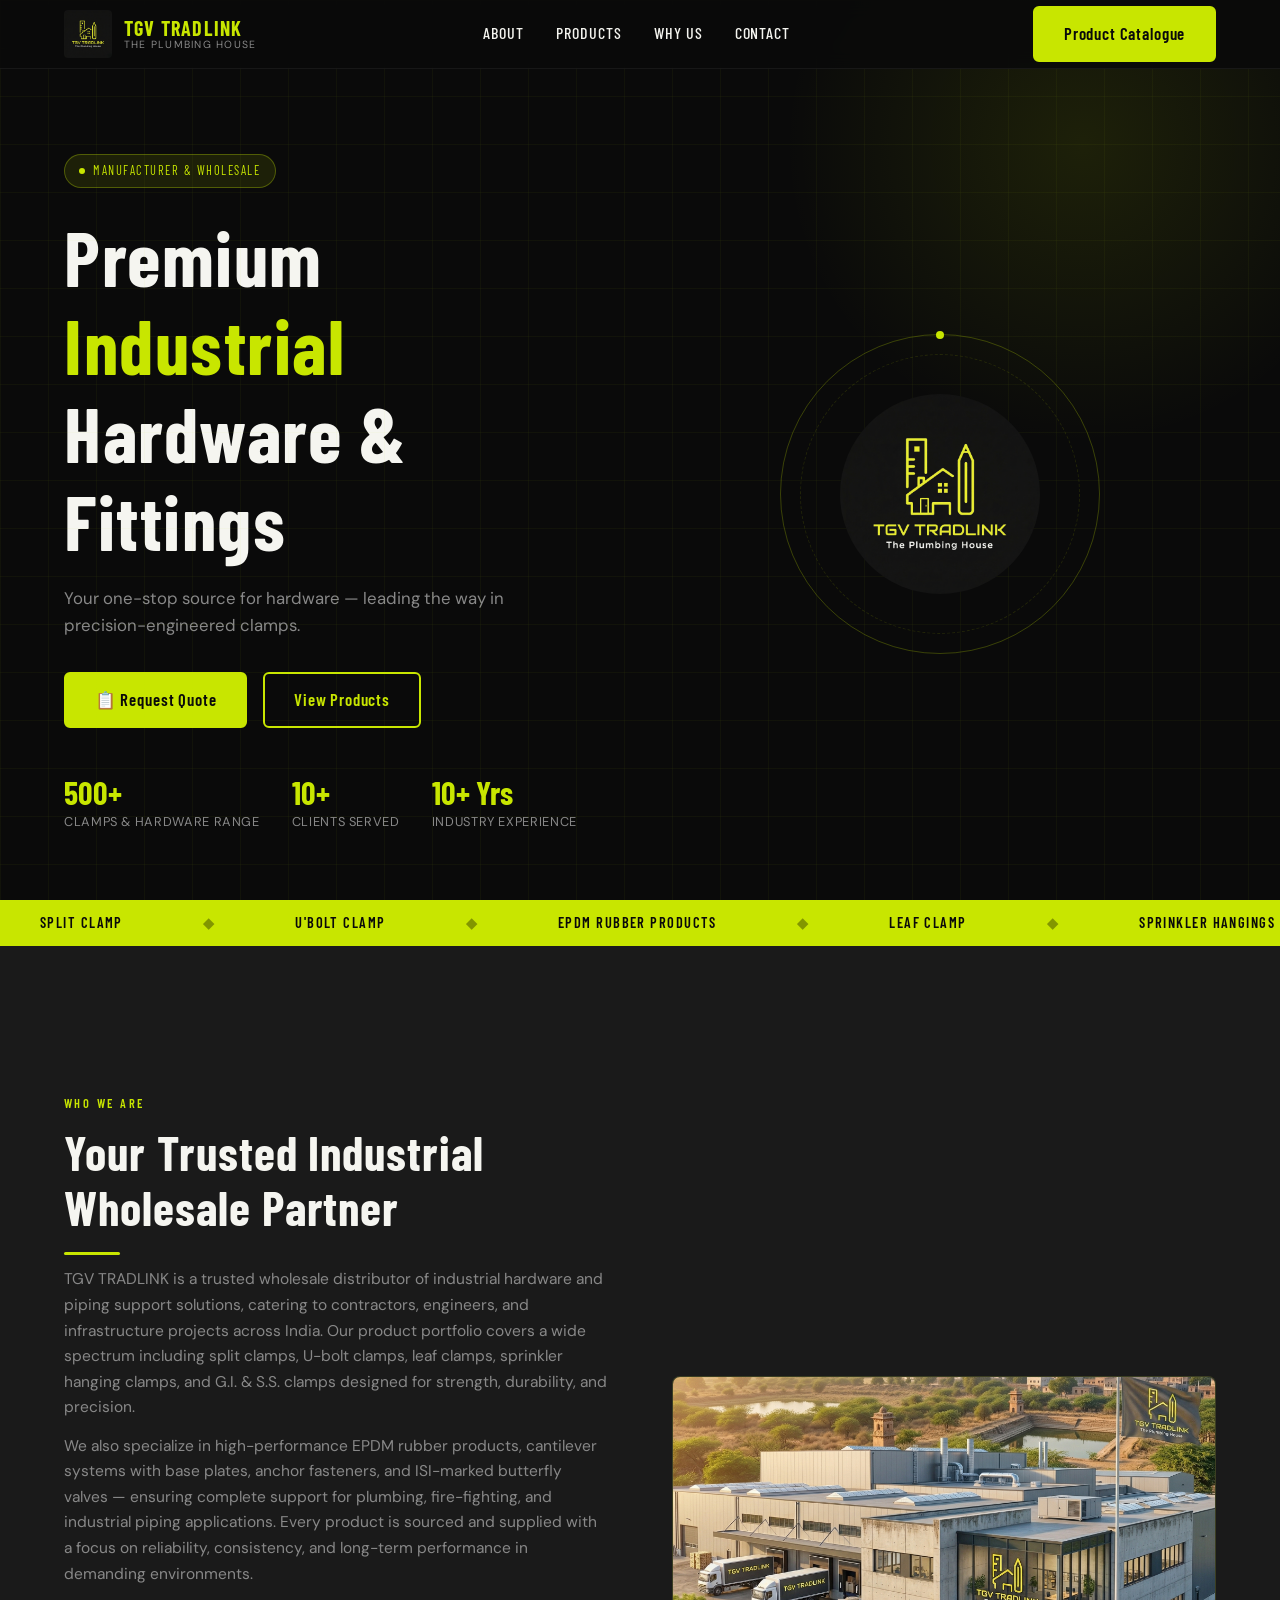
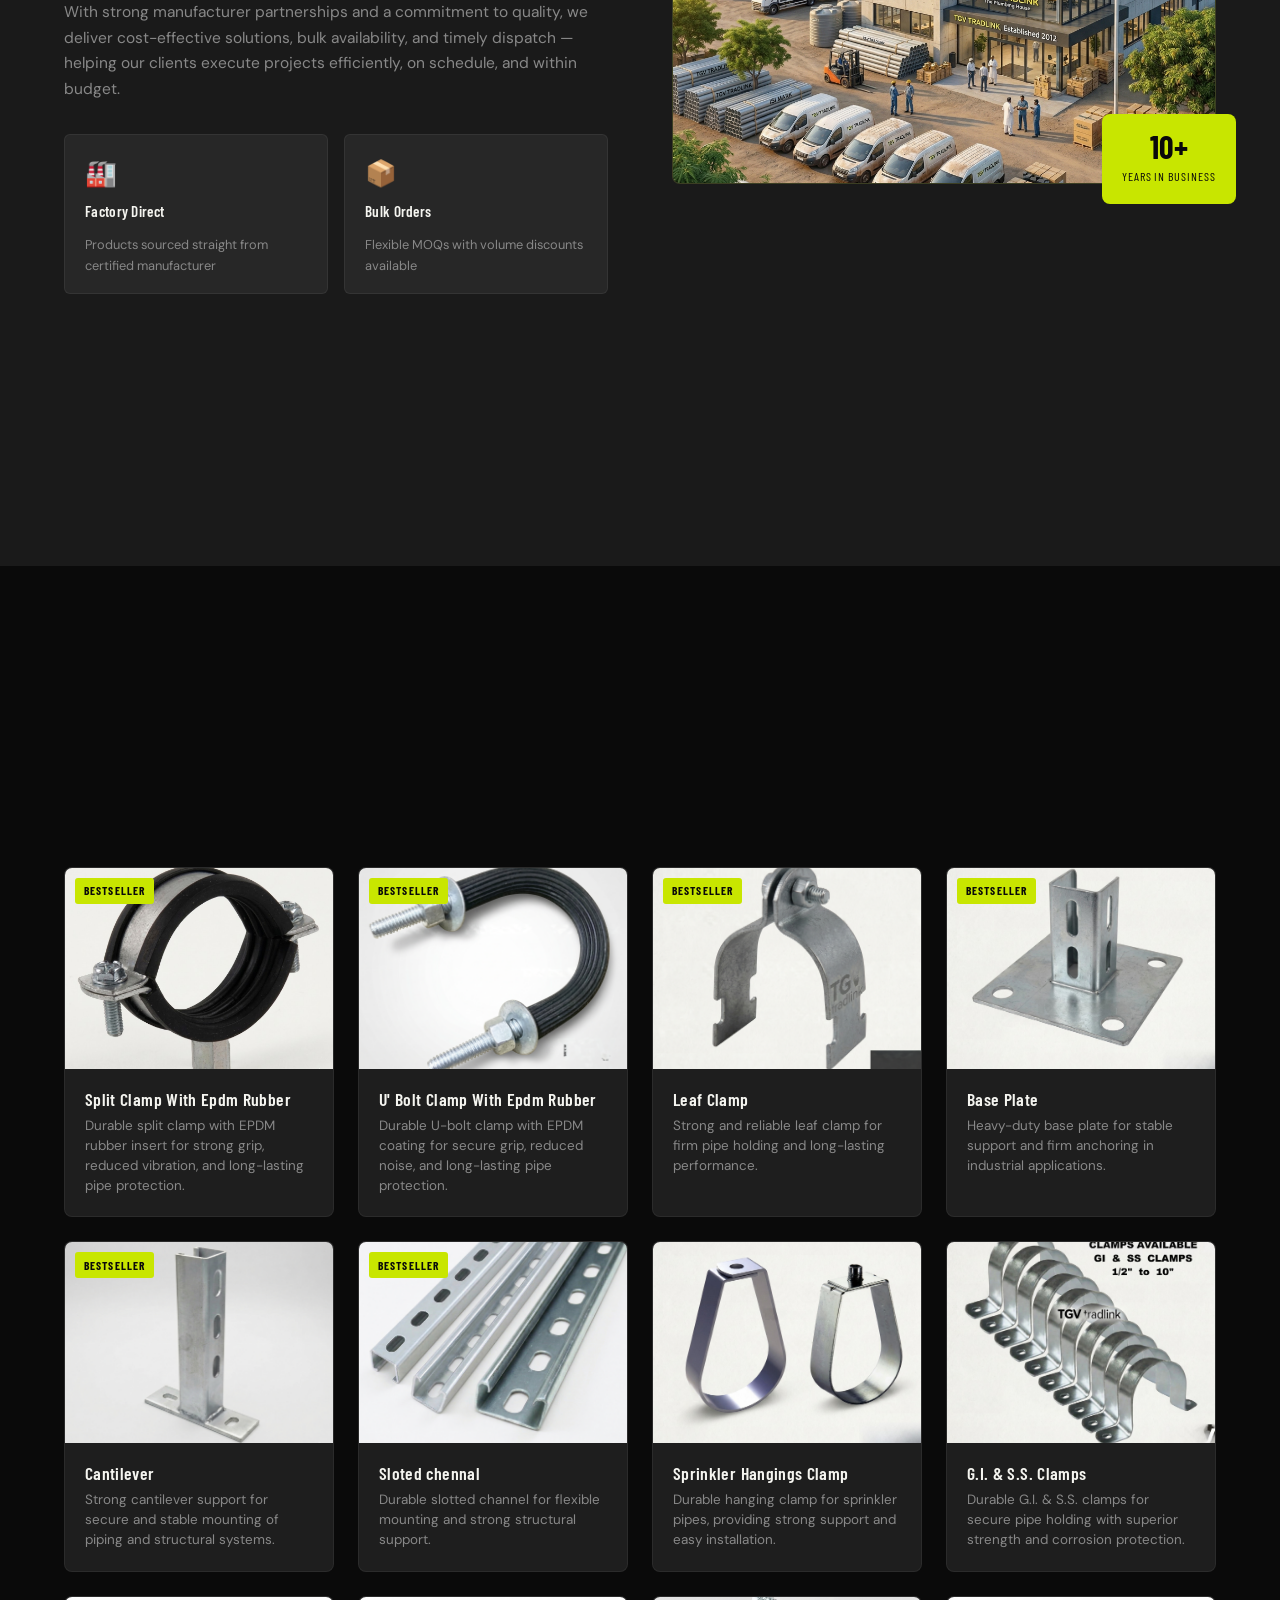
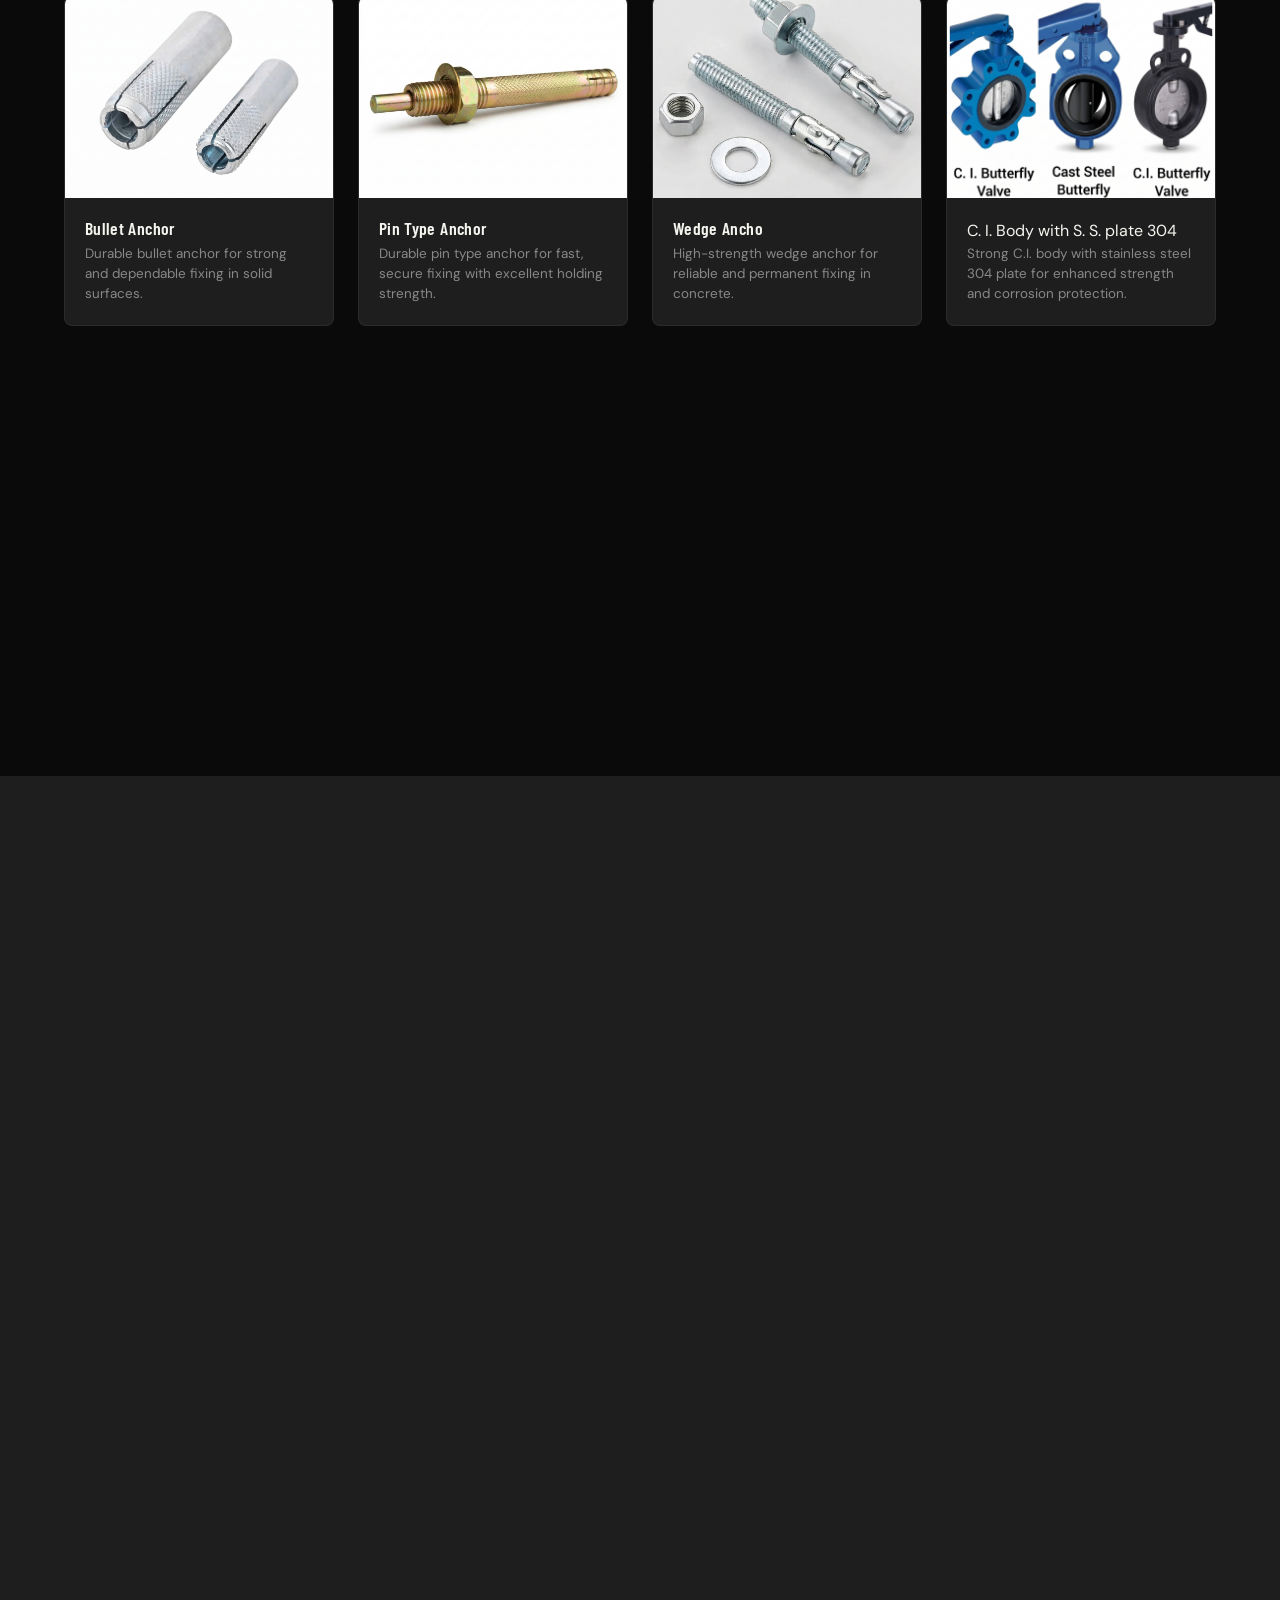
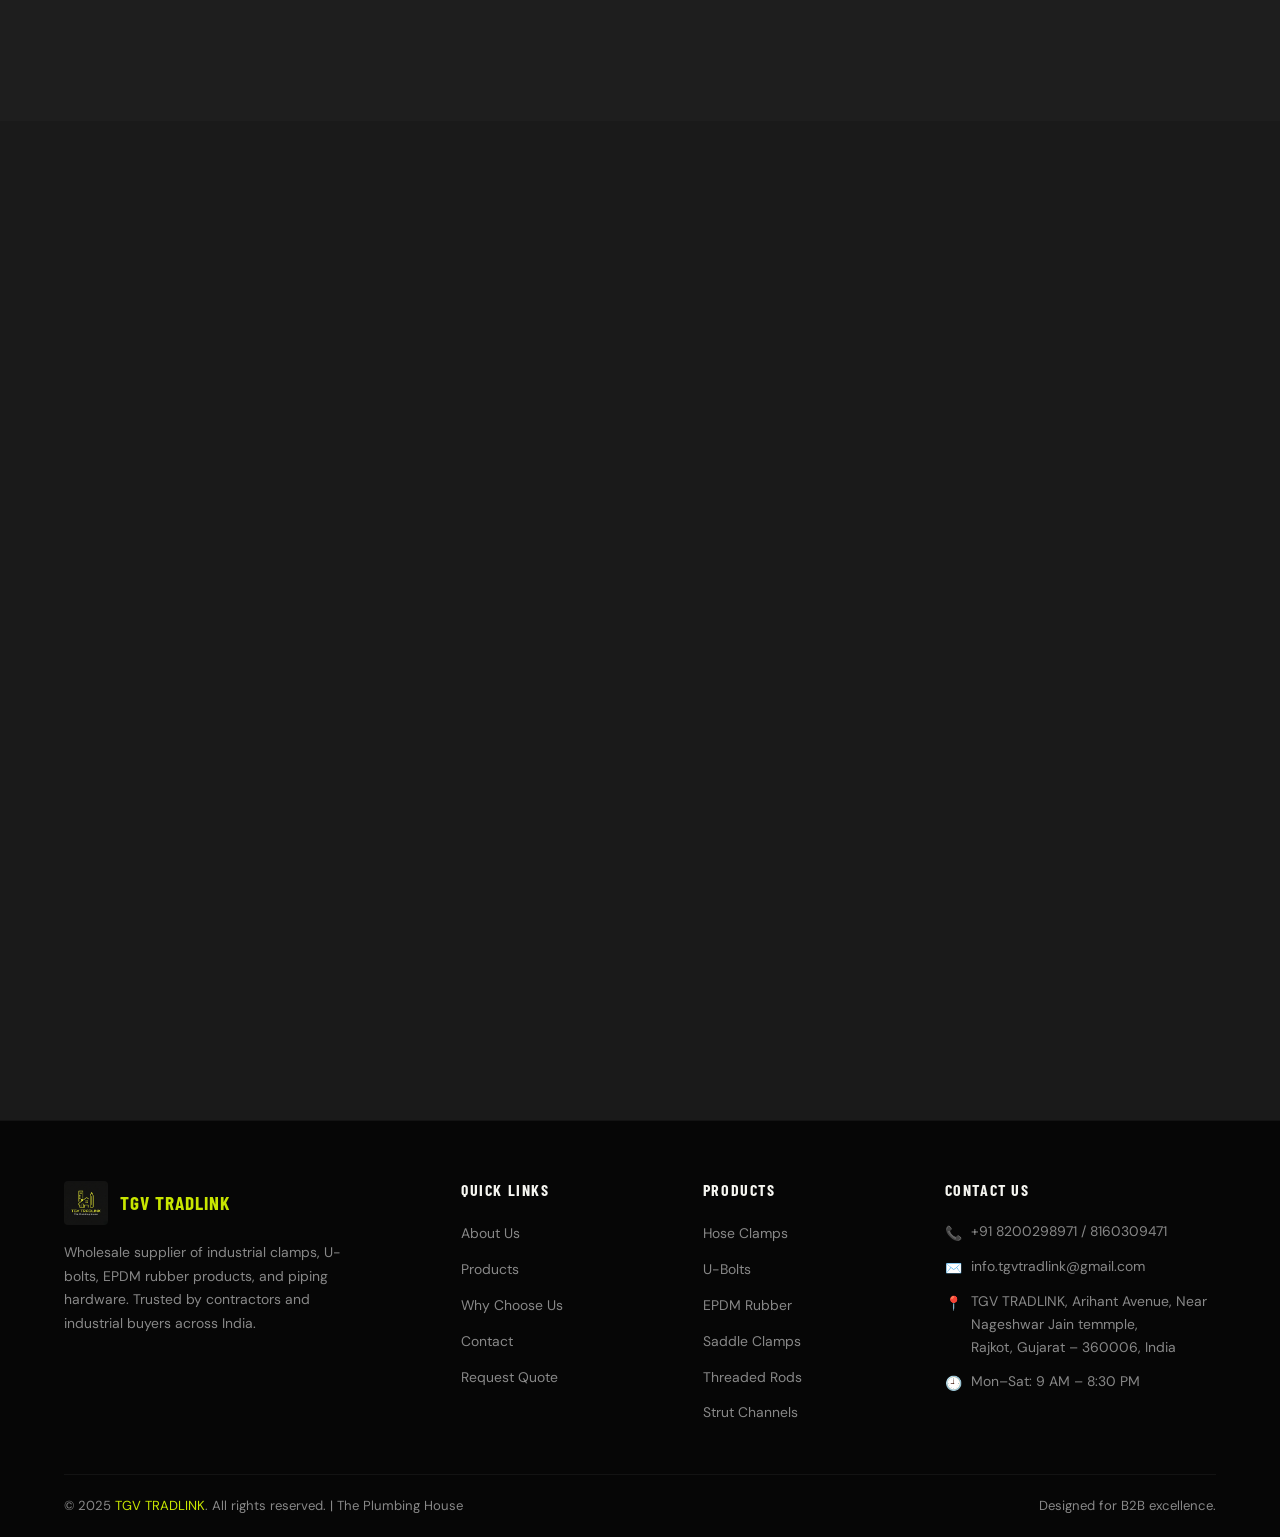
==== index.html @ c2e83dbc "feat: initialize TGV Tradlink website with responsive layout, product gallery, and interactive conta" ====
<!DOCTYPE html>
<html lang="en">

  <head>
    <meta charset="UTF-8" />
    <meta name="viewport" content="width=device-width, initial-scale=1.0" />
    <meta name="description"
      content="TGV TRADLINK — Wholesale supplier of industrial clamps, U-bolts, EPDM rubber products and piping hardware." />
    <title>TGV TRADLINK | The Plumbing House</title>

    <!-- Google Fonts -->
    <link rel="preconnect" href="https://fonts.googleapis.com" />
    <link rel="preconnect" href="https://fonts.gstatic.com" crossorigin />
    <link
      href="https://fonts.googleapis.com/css2?family=Barlow+Condensed:wght@400;500;600;700&family=DM+Sans:wght@400;500;600&display=swap"
      rel="stylesheet" />

    <link rel="stylesheet" href="style.css" />
  </head>

  <body>

    <!-- ══════════════════════════════════════════════════════════
     HEADER
══════════════════════════════════════════════════════════ -->
    <header id="header">
      <div class="container">
        <nav class="nav-inner">
          <!-- Logo -->
          <a href="#hero" class="nav-logo">
            <img src="images/TGV_logo.png" alt="TGV TRADLINK Logo" />
            <div class="nav-logo-text">
              <span class="brand">TGV TRADLINK</span>
              <span class="tagline">The Plumbing House</span>
            </div>
          </a>

          <!-- Desktop links -->
          <ul class="nav-links">
            <li><a href="#about">About</a></li>
            <li><a href="#products">Products</a></li>
            <li><a href="#why">Why Us</a></li>
            <li><a href="#contact">Contact</a></li>
          </ul>

          <a href="catalogue.html" class="btn btn-primary nav-cta">Product Catalogue</a>

          <!-- Hamburger -->
          <button class="nav-hamburger" id="hamburger" aria-label="Toggle menu">
            <span></span><span></span><span></span>
          </button>
        </nav>

        <!-- Mobile nav -->
        <div class="nav-mobile" id="mobileNav">
          <a href="#about">About</a>
          <a href="#products">Products</a>
          <a href="#why">Why Us</a>
          <a href="#contact">Contact</a>
          <a href="#contact" class="btn btn-primary" style="align-self:flex-start;margin-top:.5rem;">Get Quote</a>
        </div>
      </div>
    </header>


    <!-- ══════════════════════════════════════════════════════════
     HERO
══════════════════════════════════════════════════════════ -->
    <section id="hero">
      <div class="hero-bg"></div>
      <div class="hero-glow"></div>

      <div class="hero-inner">
        <!-- Left content -->
        <div class="hero-content">
          <div class="hero-badge"><span class="dot"></span>Manufacturer & Wholesale</div>

          <h1 class="hero-title">
            Premium <em>Industrial</em><br>
            Hardware &amp; Fittings
          </h1>

          <p class="hero-desc">
            Your one-stop source for hardware — leading the way in precision-engineered clamps.
          </p>

          <div class="hero-btns">
            <a href="#contact" class="btn btn-primary">📋 Request Quote</a>
            <a href="#products" class="btn btn-outline">View Products</a>
          </div>

          <div class="hero-stats">
            <div class="hero-stat" data-count="500" data-suffix="+">
              <strong>0+</strong>
              <span>Clamps & Hardware Range</span>
            </div>
            <div class="hero-stat" data-count="10" data-suffix="+">
              <strong>0+</strong>
              <span>Clients Served</span>
            </div>
            <div class="hero-stat" data-count="10" data-suffix="+ Yrs">
              <strong>0</strong>
              <span>Industry Experience</span>
            </div>
          </div>
        </div>

        <!-- Right: logo visual -->
        <div class="hero-visual">
          <div class="hero-logo-frame">
            <div class="hero-logo-ring"></div>
            <div class="hero-logo-ring-2"></div>
            <img src="images/TGV_logo.png" alt="TGV TRADLINK" class="hero-logo-img" />
          </div>
        </div>
      </div>
    </section>


    <!-- ══════════════════════════════════════════════════════════
     TICKER
══════════════════════════════════════════════════════════ -->
    <div class="ticker-wrap">
      <div class="ticker-inner">
        <!-- Duplicated for seamless loop -->
        <span>Split Clamp</span><span class="sep">◆</span>
        <span>U'Bolt Clamp</span><span class="sep">◆</span>
        <span>EPDM Rubber Products</span><span class="sep">◆</span>
        <span>Leaf Clamp</span><span class="sep">◆</span>
        <span>Sprinkler Hangings Clamp</span><span class="sep">◆</span>
        <span>G.I. & S.S. CLAMP</span><span class="sep">◆</span>
        <span>Cantilever : Base plate</span><span class="sep">◆</span>
        <span>Anchor Fastener</span><span class="sep">◆</span>
        <span>Poline Butterfly Valve ISI</span><span class="sep">◆</span>
        <!-- repeat -->
        <span>Split Clamp</span><span class="sep">◆</span>
        <span>U'Bolt Clamp</span><span class="sep">◆</span>
        <span>EPDM Rubber Products</span><span class="sep">◆</span>
        <span>Leaf Clamp</span><span class="sep">◆</span>
        <span>Sprinkler Hangings Clamp</span><span class="sep">◆</span>
        <span>G.I. & S.S. CLAMP</span><span class="sep">◆</span>
        <span>Cantilever : Base plate</span><span class="sep">◆</span>
        <span>Anchor Fastener</span><span class="sep">◆</span>
      </div>
    </div>


    <!-- ══════════════════════════════════════════════════════════
     ABOUT
══════════════════════════════════════════════════════════ -->
    <section id="about" class="section section--dark">
      <div class="container">
        <div class="about-grid">

          <!-- Text -->
          <div class="about-text reveal">
            <span class="section-label">Who We Are</span>
            <h2>Your Trusted Industrial<br>Wholesale Partner</h2>
            <div class="heading-line"></div>

            <p>
              TGV TRADLINK is a trusted wholesale distributor of industrial hardware and
              piping support solutions, catering to contractors, engineers, and infrastructure
              projects across India. Our product portfolio covers a wide spectrum including
              split clamps, U-bolt clamps, leaf clamps, sprinkler hanging clamps, and
              G.I. & S.S. clamps designed for strength, durability, and precision.
            </p>

            <p>
              We also specialize in high-performance EPDM rubber products, cantilever systems
              with base plates, anchor fasteners, and ISI-marked butterfly valves — ensuring
              complete support for plumbing, fire-fighting, and industrial piping applications.
              Every product is sourced and supplied with a focus on reliability, consistency,
              and long-term performance in demanding environments.
            </p>

            <p>
              With strong manufacturer partnerships and a commitment to quality, we deliver
              cost-effective solutions, bulk availability, and timely dispatch — helping our
              clients execute projects efficiently, on schedule, and within budget.
            </p>

            <div class="about-highlights">
              <div class="highlight-card reveal reveal-delay-1">
                <div class="icon">🏭</div>
                <h4>Factory Direct</h4>
                <p>Products sourced straight from certified manufacturer</p>
              </div>
              <div class="highlight-card reveal reveal-delay-2">
                <div class="icon">📦</div>
                <h4>Bulk Orders</h4>
                <p>Flexible MOQs with volume discounts available</p>
              </div>
              <div class="highlight-card reveal reveal-delay-3">
                <div class="icon">✅</div>
                <h4>Quality Checked</h4>
                <p>Every batch inspected before dispatch</p>
              </div>
              <div class="highlight-card reveal reveal-delay-4">
                <div class="icon">🚚</div>
                <h4>Pan-India Delivery</h4>
                <p>Timely logistics to all major cities & sites</p>
              </div>
            </div>
          </div>

          <!-- Visual -->
          <div class="about-visual reveal reveal-delay-2">
            <div class="about-img-wrap">
              <img src="images/company-facility.png" alt="TGV Tradlink Facility" class="about-img" />
            </div>
            <div class="about-badge">
              <strong>10+</strong>
              <span>Years in Business</span>
            </div>
          </div>

        </div>
      </div>
    </section>


    <!-- ══════════════════════════════════════════════════════════
     PRODUCTS
══════════════════════════════════════════════════════════ -->
    <section id="products" class="section">
      <div class="container">
        <div class="products-header">
          <div class="section-head reveal">
            <span class="section-label">Our Product Range</span>
            <h2>Engineered Hardware Solutions<br>For Industrial Performance</h2>
            <div class="heading-line"></div>
          </div>
          <!-- <a href="#contact" class="btn btn-outline reveal reveal-delay-2">Request Full Catalogue →</a> -->
        </div>

        <div class="products-grid">

          <!-- Product 1 -->
          <div class="product-card reveal">
            <div class="product-img-wrap">
              <div class="product-img-placeholder">
                <img src="images/products/Split Clamp With Epdm rubber.png" alt="Split Clamp With Epdm rubber" />
              </div>
              <span class="product-tag">Bestseller</span>
            </div>
            <div class="product-body">
              <h3>Split Clamp With Epdm Rubber</h3>
              <p>Durable split clamp with EPDM rubber insert for strong grip, reduced vibration, and long-lasting pipe
                protection.</p>
            </div>
          </div>

          <!-- Product 2 -->
          <div class="product-card reveal reveal-delay-1">
            <div class="product-img-wrap">
              <div class="product-img-placeholder">
                <img src="images/products/U' Bolt Clamp With Epdm rubber.png" alt="U-Bolt" />
              </div>
              <span class="product-tag">Bestseller</span>
            </div>
            <div class="product-body">
              <h3>U' Bolt Clamp With Epdm Rubber</h3>
              <p>Durable U-bolt clamp with EPDM coating for secure grip, reduced noise, and long-lasting pipe
                protection.</p>
            </div>
          </div>

          <!-- Product 3 -->
          <div class="product-card reveal reveal-delay-2">
            <div class="product-img-wrap">
              <div class="product-img-placeholder">
                <img src="images/products/LEAF CLAMP.png" alt="EPDM Rubber" />
              </div>
              <span class="product-tag">Bestseller</span>
            </div>
            <div class="product-body">
              <h3>Leaf Clamp</h3>
              <p>Strong and reliable leaf clamp for firm pipe holding and long-lasting performance.</p>
            </div>
          </div>
          <!-- Product 6 -->
          <div class="product-card reveal reveal-delay-1">
            <div class="product-img-wrap">
              <div class="product-img-placeholder">
                <img src="images/products/base-plate.png" alt="base-plate" />
              </div>
            </div>
            <span class="product-tag">Bestseller</span>
            <div class="product-body">
              <h3>Base Plate</h3>
              <p>Heavy-duty base plate for stable support and firm anchoring in industrial applications.</p>
            </div>
          </div>

          <!-- Product 7 -->
          <div class="product-card reveal reveal-delay-2">
            <div class="product-img-wrap">
              <div class="product-img-placeholder">
                <img src="images/products/Cantilever.png" alt="Cantilever" />
              </div>
            </div>
            <span class="product-tag">Bestseller</span>
            <div class="product-body">
              <h3>Cantilever</h3>
              <p>Strong cantilever support for secure and stable mounting of piping and structural systems.</p>
            </div>
          </div>

          <!-- Product 8 -->
          <div class="product-card reveal reveal-delay-3">
            <div class="product-img-wrap">
              <div class="product-img-placeholder">
                <img src="images/products/Sloted chennal.png" alt="Sloted chennal" />
              </div>
            </div>
            <span class="product-tag">Bestseller</span>
            <div class="product-body">
              <h3>Sloted chennal</h3>
              <p>Durable slotted channel for flexible mounting and strong structural support.</p>
            </div>
          </div>
          <div class="product-card reveal reveal-delay-3">
            <div class="product-img-wrap">
              <div class="product-img-placeholder">
                <img src="images/products/Sprinkler Hangings Clamp.png" alt="Saddle Clamp" />
              </div>
            </div>
            <div class="product-body">
              <h3>Sprinkler Hangings Clamp</h3>
              <p>Durable hanging clamp for sprinkler pipes, providing strong support and easy installation.</p>
            </div>
          </div>

          <!-- Product 5 -->
          <div class="product-card reveal">
            <div class="product-img-wrap">
              <div class="product-img-placeholder">
                <img src="images/products/G. I. & S. S. CLAMP.png" alt="Threaded Rod" />
              </div>
            </div>
            <div class="product-body">
              <h3>G.I. & S.S. Clamps</h3>
              <p>Durable G.I. & S.S. clamps for secure pipe holding with superior strength and corrosion protection.</p>
            </div>
          </div>

          <div class="product-card reveal reveal-delay-3">
            <div class="product-img-wrap">
              <div class="product-img-placeholder">
                <img src="images/products/Bullet Anchor.png" alt="Bullet Anchor" />
              </div>
            </div>
            <div class="product-body">
              <h3>Bullet Anchor</h3>
              <p>Durable bullet anchor for strong and dependable fixing in solid surfaces.</p>
            </div>
          </div>

          <div class="product-card reveal reveal-delay-3">
            <div class="product-img-wrap">
              <div class="product-img-placeholder">
                <img src="images/products/pin-type-anchor.png" alt="pin-type-anchor" />
              </div>
            </div>
            <div class="product-body">
              <h3>Pin Type Anchor</h3>
              <p>Durable pin type anchor for fast, secure fixing with excellent holding strength.</p>
            </div>
          </div>

          <div class="product-card reveal reveal-delay-3">
            <div class="product-img-wrap">
              <div class="product-img-placeholder">
                <img src="images/products/wedge-anchor.png" alt="wedge-anchor" />
              </div>
            </div>
            <div class="product-body">
              <h3>Wedge Ancho</h3>
              <p>High-strength wedge anchor for reliable and permanent fixing in concrete.</p>
            </div>
          </div>

          <div class="product-card reveal reveal-delay-3">
            <div class="product-img-wrap">
              <div class="product-img-placeholder">
                <img src="images/products/C. I. Body with S. S. plate 304.png" alt="C. I. Body with S. S. plate 304" />
              </div>
            </div>
            <div class="product-body">C. I. Body with S. S. plate 304</h3>
              <p>Strong C.I. body with stainless steel 304 plate for enhanced strength and corrosion protection.</p>
            </div>
          </div>

          <div class="product-card reveal reveal-delay-3">
            <div class="product-img-wrap">
              <div class="product-img-placeholder">
                <img src="images/products/Union Ball valve.png" alt="Union Ball valve" />
              </div>
            </div>
            <div class="product-body">
              <h3>Union Ball valve</h3>
              <p>Durable union ball valve for reliable flow control with easy installation and removal.</p>
            </div>
          </div>
        </div>

      </div>
      </div>
    </section>


    <!-- ══════════════════════════════════════════════════════════
     WHY CHOOSE US
══════════════════════════════════════════════════════════ -->
    <section id="why" class="section section--panel">
      <div class="container">
        <div class="section-head reveal" style="margin:0 auto 3rem;text-align:center;max-width:100%">
          <span class="section-label">Why TGV TRADLINK</span>
          <h2>Built on Quality.<br>Driven by Reliability.</h2>
          <div class="heading-line" style="margin:1rem auto 0;"></div>
        </div>

        <div class="why-grid">

          <div class="why-card reveal">
            <span class="why-icon">🏆</span>
            <h3>Certified Quality</h3>
            <p>Every product meets IS, DIN, and ASTM standards. We don't compromise — your site deserves hardware that
              holds.</p>
          </div>

          <div class="why-card reveal reveal-delay-1">
            <span class="why-icon">💰</span>
            <h3>Competitive Pricing</h3>
            <p>Direct manufacturer sourcing removes middlemen. Volume discounts and transparent pricing keep your
              procurement lean.</p>
          </div>

          <div class="why-card reveal reveal-delay-2">
            <span class="why-icon">⚡</span>
            <h3>Fast Turnaround</h3>
            <p>Ready stock for common sizes. Custom orders fulfilled within agreed timelines — no delays, no surprises.
            </p>
          </div>

          <div class="why-card reveal reveal-delay-3">
            <span class="why-icon">🤝</span>
            <h3>Dedicated Support</h3>
            <p>Personal account managers for repeat buyers. Technical support to help you select the right product for
              your spec.</p>
          </div>

          <div class="why-card reveal">
            <span class="why-icon">📐</span>
            <h3>Custom Fabrication</h3>
            <p>Non-standard sizes? We work with manufacturing partners to deliver bespoke clamps, rods, and rubber
              profiles.</p>
          </div>

          <div class="why-card reveal reveal-delay-1">
            <span class="why-icon">🌐</span>
            <h3>Pan-India Network</h3>
            <p>Fulfilment from strategically located warehouses ensures timely delivery to project sites across India.
            </p>
          </div>

        </div>
      </div>
    </section>


    <!-- ══════════════════════════════════════════════════════════
     CONTACT
══════════════════════════════════════════════════════════ -->
    <section id="contact" class="section section--dark">
      <div class="container">
        <div class="section-head reveal">
          <span class="section-label">Get In Touch</span>
          <h2>Let's Talk Business</h2>
          <div class="heading-line"></div>
          <p>Have a requirement? Send us your specs or call us directly — we respond fast.</p>
        </div>

        <div class="contact-grid">

          <!-- Info -->
          <div class="reveal reveal-delay-1">
            <div class="contact-info-list">
              <div class="contact-item">
                <div class="contact-item-icon">📞</div>
                <div class="contact-item-text">
                  <strong>Phone</strong>
                  <span>+91 8200298971 / 8160309471</span>
                </div>
              </div>
              <div class="contact-item">
                <div class="contact-item-icon">✉️</div>
                <div class="contact-item-text">
                  <strong>Email</strong>
                  <span>info.tgvtradlink@gmail.com</span>
                </div>
              </div>
              <div class="contact-item">
                <div class="contact-item-icon">📍</div>
                <div class="contact-item-text">
                  <strong>Address</strong>
                  <span>TGV TRADLINK, Arihant Avenue, Near Nageshwar Jain temmple,<br>Rajkot, Gujarat – 360006,
                    India</span>
                </div>
              </div>
              <div class="contact-item">
                <div class="contact-item-icon">🕘</div>
                <div class="contact-item-text">
                  <strong>Business Hours</strong>
                  <span>Mon – Sat: 9:00 AM – 8:30 PM</span>
                </div>
              </div>
            </div>
          </div>

          <!-- Form -->
          <div class="contact-form reveal reveal-delay-2">
            <h3>Send an Enquiry</h3>

            <!-- Success state -->
            <div id="formSuccess" class="form-success">
              <span class="check">✅</span>
              <strong>Enquiry Received!</strong>
              <p>Thank you — our team will get back to you within one business day.</p>
            </div>

            <!-- Form -->
            <form id="inquiryForm" novalidate>
              <div class="form-row">
                <div class="form-group">
                  <label for="fname">Full Name *</label>
                  <input type="text" id="fname" name="name" placeholder="Your name" />
                  <span class="form-error-msg"></span>
                </div>
                <div class="form-group">
                  <label for="fphone">Phone *</label>
                  <input type="tel" id="fphone" name="phone" placeholder="+91 XXXXX XXXXX" />
                  <span class="form-error-msg"></span>
                </div>
              </div>
              <div class="form-group">
                <label for="femail">Email Address</label>
                <input type="email" id="femail" name="email" placeholder="you@company.com" />
                <span class="form-error-msg"></span>
              </div>
              <div class="form-group">
                <label for="fproduct">Product Interest</label>
                <select id="fproduct" name="product">
                  <option value="">— Select a category —</option>
                  <option>Hose Clamps</option>
                  <option>U-Bolts</option>
                  <option>EPDM Rubber Products</option>
                  <option>Saddle Clamps</option>
                  <option>Threaded Rods</option>
                  <option>Pipe Hangers</option>
                  <option>Strut Channels</option>
                  <option>Fasteners / Nuts &amp; Bolts</option>
                  <option>Multiple / Other</option>
                </select>
              </div>
              <div class="form-group">
                <label for="fmessage">Your Message *</label>
                <textarea id="fmessage" name="message"
                  placeholder="Describe your requirement, quantity, size, etc."></textarea>
                <span class="form-error-msg"></span>
              </div>
              <button type="submit" class="btn btn-primary" style="width:100%;justify-content:center;">
                📤 Submit Enquiry
              </button>
            </form>
          </div>

        </div>
      </div>
    </section>


    <!-- ══════════════════════════════════════════════════════════
     FOOTER
══════════════════════════════════════════════════════════ -->
    <footer>
      <div class="container">
        <div class="footer-grid">

          <!-- Brand -->
          <div class="footer-brand">
            <div class="logo-row">
              <img src="images/TGV_logo.png" alt="TGV TRADLINK" />
              <span class="name">TGV TRADLINK</span>
            </div>
            <p>
              Wholesale supplier of industrial clamps, U-bolts, EPDM rubber products,
              and piping hardware. Trusted by contractors and industrial buyers across India.
            </p>
          </div>

          <!-- Quick links -->
          <div class="footer-col">
            <h4>Quick Links</h4>
            <ul>
              <li><a href="#about">About Us</a></li>
              <li><a href="#products">Products</a></li>
              <li><a href="#why">Why Choose Us</a></li>
              <li><a href="#contact">Contact</a></li>
              <li><a href="#contact">Request Quote</a></li>
            </ul>
          </div>

          <!-- Products -->
          <div class="footer-col">
            <h4>Products</h4>
            <ul>
              <li><a href="#products">Hose Clamps</a></li>
              <li><a href="#products">U-Bolts</a></li>
              <li><a href="#products">EPDM Rubber</a></li>
              <li><a href="#products">Saddle Clamps</a></li>
              <li><a href="#products">Threaded Rods</a></li>
              <li><a href="#products">Strut Channels</a></li>
            </ul>
          </div>

          <!-- Contact -->
          <div class="footer-col">
            <h4>Contact Us</h4>
            <div class="contact-line"><span>📞</span><span>+91 8200298971 / 8160309471</span></div>
            <div class="contact-line"><span>✉️</span><span>info.tgvtradlink@gmail.com</span></div>
            <div class="contact-line">
              <span>📍</span>
              <span>TGV TRADLINK, Arihant Avenue, Near Nageshwar Jain temmple,<br>Rajkot, Gujarat – 360006,
                India</span>
            </div>
            <div class="contact-line"><span>🕘</span><span>Mon–Sat: 9 AM – 8:30 PM</span></div>
          </div>

        </div><!-- /footer-grid -->

        <div class="footer-bottom">
          <p>© 2025 <a href="#">TGV TRADLINK</a>. All rights reserved. | The Plumbing House</p>
          <p>Designed for B2B excellence.</p>
        </div>
      </div>
    </footer>


    <script src="script.js"></script>
  </body>

</html>
---- style.css ----
/* ============================================================
   TGV TRADLINK — style.css
   Color Palette:
     --black:   #0a0a0a
     --charcoal:#1a1a1a
     --steel:   #2c2c2c
     --yellow:  #c8e600   (brand neon-lime from logo)
     --gold:    #f0b400
     --white:   #f5f5f0
     --muted:   #8a8a8a
   Fonts: Barlow Condensed (headings) + DM Sans (body)
============================================================ */

/* ── Reset & Base ───────────────────────────────────────── */
*,
*::before,
*::after {
  box-sizing: border-box;
  margin: 0;
  padding: 0;
}

:root {
  --black: #0a0a0a;
  --charcoal: #1a1a1a;
  --steel: #272727;
  --panel: #1e1e1e;
  --yellow: #c8e600;
  --gold: #e6b800;
  --white: #f5f5f0;
  --muted: #888888;
  --border: rgba(200, 230, 0, .18);
  --radius: 6px;
  --transition: .3s cubic-bezier(.4, 0, .2, 1);
  --max-w: 1240px;
}

html {
  scroll-behavior: smooth;
  font-size: 16px;
}

body {
  background: var(--black);
  color: var(--white);
  font-family: 'DM Sans', sans-serif;
  line-height: 1.65;
  overflow-x: hidden;
}

img {
  display: block;
  max-width: 100%;
}

a {
  color: inherit;
  text-decoration: none;
}

ul {
  list-style: none;
}

/* ── Typography ─────────────────────────────────────────── */
h1,
h2,
h3,
h4 {
  font-family: 'Barlow Condensed', sans-serif;
  line-height: 1.15;
  letter-spacing: .02em;
}

h1 {
  font-size: clamp(2.6rem, 6vw, 5rem);
  font-weight: 700;
}

h2 {
  font-size: clamp(1.8rem, 4vw, 3rem);
  font-weight: 700;
}

h3 {
  font-size: 1.3rem;
  font-weight: 600;
}

.section-label {
  display: inline-block;
  font-family: 'Barlow Condensed', sans-serif;
  font-size: .78rem;
  font-weight: 600;
  letter-spacing: .2em;
  text-transform: uppercase;
  color: var(--yellow);
  margin-bottom: .75rem;
}

/* ── Layout helpers ─────────────────────────────────────── */
.container {
  width: 90%;
  max-width: var(--max-w);
  margin: 0 auto;
}

.section {
  padding: 96px 0;
}

.section--dark {
  background: var(--charcoal);
}

.section--panel {
  background: var(--panel);
}

/* ── Buttons ────────────────────────────────────────────── */
.btn {
  display: inline-flex;
  align-items: center;
  gap: .5rem;
  padding: .75rem 1.8rem;
  border-radius: var(--radius);
  font-family: 'Barlow Condensed', sans-serif;
  font-size: 1.05rem;
  font-weight: 600;
  letter-spacing: .05em;
  cursor: pointer;
  transition: var(--transition);
  border: 2px solid transparent;
}

.btn-primary {
  background: var(--yellow);
  color: var(--black);
  border-color: var(--yellow);
}

.btn-primary:hover {
  background: var(--gold);
  border-color: var(--gold);
  transform: translateY(-2px);
  box-shadow: 0 8px 24px rgba(200, 230, 0, .35);
}

.btn-outline {
  background: transparent;
  color: var(--yellow);
  border-color: var(--yellow);
}

.btn-outline:hover {
  background: var(--yellow);
  color: var(--black);
  transform: translateY(-2px);
  box-shadow: 0 8px 24px rgba(200, 230, 0, .25);
}

/* ── Section heading block ──────────────────────────────── */
.section-head {
  max-width: 600px;
}

.section-head p {
  color: var(--muted);
  margin-top: .75rem;
  font-size: .97rem;
}

.heading-line {
  width: 56px;
  height: 3px;
  background: var(--yellow);
  margin-top: 1rem;
  border-radius: 2px;
}

/* ── Scroll-reveal ──────────────────────────────────────── */
.reveal {
  opacity: 0;
  transform: translateY(32px);
  transition: opacity .65s ease, transform .65s ease;
}

.reveal.visible {
  opacity: 1;
  transform: translateY(0);
}

.reveal-delay-1 {
  transition-delay: .1s;
}

.reveal-delay-2 {
  transition-delay: .2s;
}

.reveal-delay-3 {
  transition-delay: .3s;
}

.reveal-delay-4 {
  transition-delay: .4s;
}

/* ══════════════════════════════════════════════════════════
   HEADER / NAV
══════════════════════════════════════════════════════════ */
#header {
  position: fixed;
  top: 0;
  left: 0;
  right: 0;
  z-index: 1000;
  background: rgba(10, 10, 10, .92);
  backdrop-filter: blur(10px);
  -webkit-backdrop-filter: blur(10px);
  border-bottom: 1px solid rgba(255, 255, 255, .06);
  transition: box-shadow var(--transition);
}

#header.scrolled {
  box-shadow: 0 4px 24px rgba(0, 0, 0, .6);
}

.nav-inner {
  display: flex;
  align-items: center;
  justify-content: space-between;
  height: 68px;
}

.nav-logo {
  display: flex;
  align-items: center;
  gap: .75rem;
}

.nav-logo img {
  height: 48px;
  width: 48px;
  object-fit: contain;
  border-radius: 4px;
}

.nav-logo-text {
  display: flex;
  flex-direction: column;
  line-height: 1.1;
}

.nav-logo-text .brand {
  font-family: 'Barlow Condensed', sans-serif;
  font-size: 1.25rem;
  font-weight: 700;
  color: var(--yellow);
  letter-spacing: .06em;
}

.nav-logo-text .tagline {
  font-size: .65rem;
  color: var(--muted);
  letter-spacing: .12em;
  text-transform: uppercase;
}

.nav-links {
  display: flex;
  align-items: center;
  gap: 2rem;
}

.nav-links a {
  font-family: 'Barlow Condensed', sans-serif;
  font-size: 1rem;
  font-weight: 500;
  letter-spacing: .06em;
  text-transform: uppercase;
  color: var(--white);
  position: relative;
  transition: color var(--transition);
}

.nav-links a::after {
  content: '';
  position: absolute;
  bottom: -3px;
  left: 0;
  width: 0;
  height: 2px;
  background: var(--yellow);
  transition: width var(--transition);
}

.nav-links a:hover,
.nav-links a.active {
  color: var(--yellow);
}

.nav-links a:hover::after,
.nav-links a.active::after {
  width: 100%;
}

.nav-cta {
  margin-left: 1rem;
}

/* Hamburger */
.nav-hamburger {
  display: none;
  flex-direction: column;
  gap: 5px;
  cursor: pointer;
  padding: 4px;
  background: none;
  border: none;
}

.nav-hamburger span {
  display: block;
  width: 26px;
  height: 2px;
  background: var(--white);
  border-radius: 2px;
  transition: var(--transition);
}

.nav-hamburger.open span:nth-child(1) {
  transform: translateY(7px) rotate(45deg);
}

.nav-hamburger.open span:nth-child(2) {
  opacity: 0;
}

.nav-hamburger.open span:nth-child(3) {
  transform: translateY(-7px) rotate(-45deg);
}

/* Mobile menu */
.nav-mobile {
  display: none;
  flex-direction: column;
  background: var(--charcoal);
  border-top: 1px solid var(--border);
  padding: 1.25rem 1.5rem 1.5rem;
  gap: 1rem;
}

.nav-mobile.open {
  display: flex;
}

.nav-mobile a {
  font-family: 'Barlow Condensed', sans-serif;
  font-size: 1.1rem;
  letter-spacing: .06em;
  text-transform: uppercase;
  color: var(--white);
  transition: color var(--transition);
}

.nav-mobile a:hover {
  color: var(--yellow);
}

/* ══════════════════════════════════════════════════════════
   HERO
══════════════════════════════════════════════════════════ */
#hero {
  min-height: 100vh;
  display: flex;
  align-items: center;
  position: relative;
  overflow: hidden;
  background: var(--black);
  padding-top: 68px;
}

/* Industrial grid background */
.hero-bg {
  position: absolute;
  inset: 0;
  background-image:
    linear-gradient(rgba(200, 230, 0, .04) 1px, transparent 1px),
    linear-gradient(90deg, rgba(200, 230, 0, .04) 1px, transparent 1px);
  background-size: 48px 48px;
  pointer-events: none;
}

.hero-glow {
  position: absolute;
  top: -20%;
  right: -10%;
  width: 650px;
  height: 650px;
  background: radial-gradient(circle, rgba(200, 230, 0, .10) 0%, transparent 65%);
  pointer-events: none;
}

.hero-inner {
  display: grid;
  grid-template-columns: 1fr 1fr;
  gap: 3rem;
  align-items: center;
  width: 90%;
  max-width: var(--max-w);
  margin: 0 auto;
  padding: 80px 0 60px;
}

.hero-badge {
  display: inline-flex;
  align-items: center;
  gap: .5rem;
  background: rgba(200, 230, 0, .1);
  border: 1px solid rgba(200, 230, 0, .3);
  border-radius: 40px;
  padding: .35rem .9rem;
  font-size: .78rem;
  letter-spacing: .12em;
  text-transform: uppercase;
  color: var(--yellow);
  font-family: 'Barlow Condensed', sans-serif;
  margin-bottom: 1.5rem;
}

.hero-badge span.dot {
  width: 6px;
  height: 6px;
  background: var(--yellow);
  border-radius: 50%;
  display: block;
  animation: pulse 2s infinite;
}

@keyframes pulse {

  0%,
  100% {
    opacity: 1;
    transform: scale(1);
  }

  50% {
    opacity: .4;
    transform: scale(1.5);
  }
}

.hero-title {
  margin-bottom: 1.25rem;
}

.hero-title em {
  font-style: normal;
  color: var(--yellow);
  position: relative;
}

.hero-desc {
  color: var(--muted);
  font-size: 1.05rem;
  max-width: 500px;
  margin-bottom: 2rem;
}

.hero-btns {
  display: flex;
  gap: 1rem;
  flex-wrap: wrap;
}

.hero-stats {
  display: flex;
  gap: 2rem;
  margin-top: 3rem;
  flex-wrap: wrap;
}

.hero-stat strong {
  display: block;
  font-family: 'Barlow Condensed', sans-serif;
  font-size: 2rem;
  font-weight: 700;
  color: var(--yellow);
  line-height: 1;
}

.hero-stat span {
  font-size: .8rem;
  color: var(--muted);
  letter-spacing: .05em;
  text-transform: uppercase;
}

/* Right: hero visual */
.hero-visual {
  display: flex;
  justify-content: center;
  align-items: center;
  position: relative;
}

.hero-logo-frame {
  position: relative;
  width: 320px;
  height: 320px;
  display: flex;
  align-items: center;
  justify-content: center;
}

.hero-logo-ring {
  position: absolute;
  inset: 0;
  border-radius: 50%;
  border: 1.5px solid rgba(200, 230, 0, .25);
  animation: spin-slow 20s linear infinite;
}

.hero-logo-ring::before {
  content: '';
  position: absolute;
  top: -4px;
  left: 50%;
  transform: translateX(-50%);
  width: 8px;
  height: 8px;
  background: var(--yellow);
  border-radius: 50%;
}

@keyframes spin-slow {
  to {
    transform: rotate(360deg);
  }
}

.hero-logo-ring-2 {
  position: absolute;
  inset: 20px;
  border-radius: 50%;
  border: 1px dashed rgba(200, 230, 0, .12);
  animation: spin-slow 30s linear infinite reverse;
}

.hero-logo-img {
  width: 200px;
  height: 200px;
  object-fit: contain;
  border-radius: 50%;
  position: relative;
  z-index: 1;
}

/* ══════════════════════════════════════════════════════════
   MARQUEE TICKER
══════════════════════════════════════════════════════════ */
.ticker-wrap {
  background: var(--yellow);
  overflow: hidden;
  white-space: nowrap;
  padding: .6rem 0;
}

.ticker-inner {
  display: inline-flex;
  animation: ticker 28s linear infinite;
}

.ticker-inner span {
  font-family: 'Barlow Condensed', sans-serif;
  font-size: .9rem;
  font-weight: 600;
  letter-spacing: .1em;
  text-transform: uppercase;
  color: var(--black);
  padding: 0 2.5rem;
}

.ticker-inner span.sep {
  color: rgba(0, 0, 0, .35);
}

@keyframes ticker {
  from {
    transform: translateX(0);
  }

  to {
    transform: translateX(-50%);
  }
}

/* ══════════════════════════════════════════════════════════
   ABOUT
══════════════════════════════════════════════════════════ */
.about-grid {
  display: grid;
  grid-template-columns: 1fr 1fr;
  gap: 4rem;
  align-items: center;
  margin-top: 3rem;
}

.about-text p {
  color: var(--muted);
  margin-top: .8rem;
  font-size: .97rem;
}

.about-highlights {
  display: grid;
  grid-template-columns: 1fr 1fr;
  gap: 1rem;
  margin-top: 2rem;
}

.highlight-card {
  background: var(--steel);
  border: 1px solid rgba(255, 255, 255, .06);
  border-radius: var(--radius);
  padding: 1.1rem 1.25rem;
  transition: var(--transition);
}

.highlight-card:hover {
  border-color: var(--border);
  transform: translateY(-3px);
}

.highlight-card .icon {
  font-size: 1.6rem;
  margin-bottom: .5rem;
}

.highlight-card h4 {
  font-size: .95rem;
  font-weight: 600;
  margin-bottom: .2rem;
  color: var(--white);
}

.highlight-card p {
  font-size: .8rem;
  color: var(--muted);
}

.about-visual {
  position: relative;
}

.about-img-wrap {
  border-radius: 8px;
  overflow: hidden;
  border: 1px solid rgba(200, 230, 0, .12);
  background: var(--steel);
  aspect-ratio: 4/3;
  display: flex;
  align-items: center;
  justify-content: center;
}

.about-img-placeholder {
  display: flex;
  flex-direction: column;
  align-items: center;
  justify-content: center;
  color: var(--muted);
  gap: .5rem;
}

.about-img-placeholder .big-icon {
  font-size: 4rem;
  opacity: .3;
}

.about-img-placeholder p {
  font-size: .8rem;
  letter-spacing: .06em;
  text-transform: uppercase;
}

.about-badge {
  position: absolute;
  bottom: -20px;
  right: -20px;
  background: var(--yellow);
  color: var(--black);
  border-radius: 8px;
  padding: 1rem 1.25rem;
  text-align: center;
  font-family: 'Barlow Condensed', sans-serif;
}

.about-badge strong {
  display: block;
  font-size: 2rem;
  line-height: 1;
}

.about-badge span {
  font-size: .75rem;
  letter-spacing: .08em;
  text-transform: uppercase;
}

/* ══════════════════════════════════════════════════════════
   PRODUCTS
══════════════════════════════════════════════════════════ */
.products-header {
  display: flex;
  align-items: flex-end;
  justify-content: space-between;
  margin-bottom: 2.5rem;
  flex-wrap: wrap;
  gap: 1rem;
}

.products-grid {
  display: grid;
  grid-template-columns: repeat(auto-fill, minmax(270px, 1fr));
  gap: 1.5rem;
}

.product-card {
  background: var(--panel);
  border: 1px solid rgba(255, 255, 255, .06);
  border-radius: 8px;
  overflow: hidden;
  transition: var(--transition);
  cursor: pointer;
  position: relative;
}

.product-card:hover {
  border-color: rgba(200, 230, 0, .35);
  transform: translateY(-5px);
  box-shadow: 0 16px 40px rgba(0, 0, 0, .45), 0 0 0 1px rgba(200, 230, 0, .12);
}

.product-img-wrap {
  position: relative;
  aspect-ratio: 4/3;
  background: var(--steel);
  overflow: hidden;
  display: flex;
  align-items: center;
  justify-content: center;
}

.product-img-wrap img {
  width: 100%;
  height: 100%;
  object-fit: cover;
  transition: transform .5s ease;
}

.product-card:hover .product-img-wrap img {
  transform: scale(1.05);
}

/* SVG placeholder icon */
.product-img-placeholder {
  display: flex;
  flex-direction: column;
  align-items: center;
  gap: .5rem;
  color: rgba(255, 255, 255, .15);
}

.product-img-placeholder svg {
  width: 64px;
  height: 64px;
}

.product-img-placeholder span {
  font-size: .7rem;
  letter-spacing: .1em;
  text-transform: uppercase;
}

.product-tag {
  position: absolute;
  top: 10px;
  left: 10px;
  background: var(--yellow);
  color: var(--black);
  font-family: 'Barlow Condensed', sans-serif;
  font-size: .72rem;
  font-weight: 700;
  letter-spacing: .1em;
  text-transform: uppercase;
  padding: .2rem .55rem;
  border-radius: 3px;
}

.product-overlay {
  position: absolute;
  inset: 0;
  background: rgba(200, 230, 0, .08);
  display: flex;
  align-items: center;
  justify-content: center;
  opacity: 0;
  transition: var(--transition);
}


.product-body {
  padding: 1.25rem;
}

.product-body h3 {
  font-size: 1.1rem;
  margin-bottom: .4rem;
}

.product-body p {
  font-size: .84rem;
  color: var(--muted);
  line-height: 1.5;
}

/* ══════════════════════════════════════════════════════════
   WHY CHOOSE US
══════════════════════════════════════════════════════════ */
.why-grid {
  display: grid;
  grid-template-columns: repeat(auto-fill, minmax(260px, 1fr));
  gap: 1.5rem;
  margin-top: 3rem;
}

.why-card {
  background: var(--charcoal);
  border: 1px solid rgba(255, 255, 255, .06);
  border-radius: 8px;
  padding: 1.75rem 1.5rem;
  transition: var(--transition);
  position: relative;
  overflow: hidden;
}

.why-card::before {
  content: '';
  position: absolute;
  top: 0;
  left: 0;
  width: 4px;
  height: 100%;
  background: var(--yellow);
  transform: scaleY(0);
  transform-origin: bottom;
  transition: transform .35s ease;
}

.why-card:hover::before {
  transform: scaleY(1);
}

.why-card:hover {
  border-color: rgba(200, 230, 0, .2);
  transform: translateY(-4px);
  box-shadow: 0 12px 32px rgba(0, 0, 0, .4);
}

.why-icon {
  font-size: 2.4rem;
  margin-bottom: 1rem;
  display: block;
}

.why-card h3 {
  font-size: 1.2rem;
  margin-bottom: .5rem;
  color: var(--white);
}

.why-card p {
  font-size: .86rem;
  color: var(--muted);
}

/* ══════════════════════════════════════════════════════════
   CONTACT
══════════════════════════════════════════════════════════ */
.contact-grid {
  display: grid;
  grid-template-columns: 1fr 1.2fr;
  gap: 3.5rem;
  margin-top: 3rem;
}

.contact-info-list {
  display: flex;
  flex-direction: column;
  gap: 1.25rem;
  margin-top: 1.5rem;
}

.contact-item {
  display: flex;
  align-items: flex-start;
  gap: 1rem;
}

.contact-item-icon {
  width: 44px;
  height: 44px;
  background: rgba(200, 230, 0, .1);
  border: 1px solid rgba(200, 230, 0, .2);
  border-radius: 8px;
  display: flex;
  align-items: center;
  justify-content: center;
  font-size: 1.2rem;
  flex-shrink: 0;
}

.contact-item-text strong {
  display: block;
  font-size: .8rem;
  letter-spacing: .1em;
  text-transform: uppercase;
  color: var(--yellow);
  margin-bottom: .15rem;
  font-family: 'Barlow Condensed', sans-serif;
}

.contact-item-text span {
  font-size: .92rem;
  color: var(--muted);
}

/* Form */
.contact-form {
  background: var(--panel);
  border: 1px solid rgba(255, 255, 255, .06);
  border-radius: 10px;
  padding: 2rem;
}

.contact-form h3 {
  margin-bottom: 1.5rem;
  color: var(--white);
}

.form-row {
  display: grid;
  grid-template-columns: 1fr 1fr;
  gap: 1rem;
}

.form-group {
  margin-bottom: 1.1rem;
}

.form-group label {
  display: block;
  font-size: .8rem;
  font-weight: 500;
  letter-spacing: .06em;
  text-transform: uppercase;
  color: var(--muted);
  margin-bottom: .4rem;
  font-family: 'Barlow Condensed', sans-serif;
}

.form-group input,
.form-group textarea,
.form-group select {
  width: 100%;
  background: var(--steel);
  border: 1px solid rgba(255, 255, 255, .08);
  border-radius: var(--radius);
  padding: .75rem 1rem;
  color: var(--white);
  font-family: 'DM Sans', sans-serif;
  font-size: .95rem;
  transition: border-color var(--transition), box-shadow var(--transition);
  outline: none;
}

.form-group input:focus,
.form-group textarea:focus,
.form-group select:focus {
  border-color: rgba(200, 230, 0, .5);
  box-shadow: 0 0 0 3px rgba(200, 230, 0, .08);
}

.form-group textarea {
  resize: vertical;
  min-height: 120px;
}

.form-group.error input,
.form-group.error textarea {
  border-color: #e05555;
}

.form-error-msg {
  font-size: .78rem;
  color: #e05555;
  margin-top: .3rem;
  display: none;
}

.form-group.error .form-error-msg {
  display: block;
}

.form-success {
  display: none;
  text-align: center;
  padding: 2rem;
  color: var(--yellow);
}

.form-success .check {
  font-size: 2.5rem;
  display: block;
  margin-bottom: .5rem;
}

.form-success p {
  color: var(--muted);
  font-size: .9rem;
  margin-top: .4rem;
}

/* ══════════════════════════════════════════════════════════
   FOOTER
══════════════════════════════════════════════════════════ */
footer {
  background: #060606;
  border-top: 1px solid rgba(255, 255, 255, .05);
  padding: 60px 0 0;
}

.footer-grid {
  display: grid;
  grid-template-columns: 1.8fr 1fr 1fr 1.4fr;
  gap: 3rem;
  padding-bottom: 3rem;
  border-bottom: 1px solid rgba(255, 255, 255, .05);
}

.footer-brand .logo-row {
  display: flex;
  align-items: center;
  gap: .75rem;
  margin-bottom: 1rem;
}

.footer-brand .logo-row img {
  height: 44px;
  width: 44px;
  object-fit: contain;
  border-radius: 4px;
}

.footer-brand .logo-row .name {
  font-family: 'Barlow Condensed', sans-serif;
  font-size: 1.2rem;
  font-weight: 700;
  color: var(--yellow);
  letter-spacing: .05em;
}

.footer-brand p {
  font-size: .87rem;
  color: var(--muted);
  line-height: 1.7;
  max-width: 280px;
}

.footer-col h4 {
  font-family: 'Barlow Condensed', sans-serif;
  font-size: 1rem;
  letter-spacing: .1em;
  text-transform: uppercase;
  color: var(--white);
  margin-bottom: 1.25rem;
}

.footer-col ul {
  display: flex;
  flex-direction: column;
  gap: .6rem;
}

.footer-col ul li a {
  font-size: .87rem;
  color: var(--muted);
  transition: color var(--transition);
}

.footer-col ul li a:hover {
  color: var(--yellow);
}

.footer-col .contact-line {
  display: flex;
  align-items: flex-start;
  gap: .6rem;
  font-size: .87rem;
  color: var(--muted);
  margin-bottom: .65rem;
}

.footer-col .contact-line span:first-child {
  flex-shrink: 0;
  margin-top: 2px;
}

.footer-bottom {
  display: flex;
  align-items: center;
  justify-content: space-between;
  padding: 1.25rem 0;
  flex-wrap: wrap;
  gap: .75rem;
}

.footer-bottom p {
  font-size: .82rem;
  color: var(--muted);
}

.footer-bottom a {
  color: var(--yellow);
}

/* ══════════════════════════════════════════════════════════
   RESPONSIVE
══════════════════════════════════════════════════════════ */
@media (max-width: 1024px) {
  .footer-grid {
    grid-template-columns: 1fr 1fr;
  }
}

@media (max-width: 900px) {

  .nav-links,
  .nav-cta {
    display: none;
  }

  .nav-hamburger {
    display: flex;
  }

  .hero-inner {
    grid-template-columns: 1fr;
    text-align: center;
  }

  .hero-visual {
    display: none;
  }

  .hero-desc,
  .hero-btns {
    max-width: 100%;
    justify-content: center;
  }

  .hero-stats {
    justify-content: center;
  }

  .about-grid {
    grid-template-columns: 1fr;
  }

  .about-visual {
    display: none;
  }

  .contact-grid {
    grid-template-columns: 1fr;
  }
}

@media (max-width: 640px) {
  .section {
    padding: 64px 0;
  }

  .form-row {
    grid-template-columns: 1fr;
  }

  .footer-grid {
    grid-template-columns: 1fr;
    gap: 2rem;
  }

  .footer-bottom {
    flex-direction: column;
    text-align: center;
  }

  .about-highlights {
    grid-template-columns: 1fr;
  }
}

/* ══════════════════════════════════════════════════════════
   CATALOGUE PAGE — catalogue.html
   (Extracted from inline <style> and merged here)
══════════════════════════════════════════════════════════ */

/* Catalogue page body override */
.catalogue-body {
  font-family: 'DM Sans', sans-serif;
  background: #b0b8c8;
  padding: 24px;
  font-size: 10pt;
  color: #1a1a1a;
}

/* ── A4 Page ──────────────────────────────────────── */
.page {
  width: 210mm;
  min-height: 297mm;
  background: #fff;
  margin: 0 auto 32px;
  position: relative;
  display: flex;
  flex-direction: column;
  box-shadow: 0 8px 40px rgba(0, 0, 0, .35);
  page-break-after: always;
  overflow: hidden;
}

/* ── Page Header ─────────────────────────────────── */
.page-header {
  background: linear-gradient(135deg, #0d2b55 0%, #1e4a7a 100%);
  padding: 14px 24px;
  display: flex;
  align-items: center;
  justify-content: space-between;
  flex-shrink: 0;
  position: relative;
}

.page-header::after {
  content: '';
  position: absolute;
  right: 0;
  top: 0;
  width: 120px;
  height: 100%;
  background: rgba(200, 230, 0, .07);
  clip-path: polygon(30% 0%, 100% 0%, 100% 100%, 0% 100%);
}

.page-header-logo {
  display: flex;
  align-items: center;
  gap: 12px;
}

.page-header-logo img {
  height: 40px;
  width: 40px;
  object-fit: contain;
  border-radius: 4px;
}

.page-header-brand {
  display: flex;
  flex-direction: column;
  line-height: 1.15;
}

.page-header-brand .name {
  font-family: 'Barlow Condensed', sans-serif;
  font-size: 14pt;
  font-weight: 700;
  color: #c8e600;
  letter-spacing: .06em;
}

.page-header-brand .sub {
  font-size: 7pt;
  color: #9ab;
  letter-spacing: .12em;
  text-transform: uppercase;
}

.page-header-right {
  text-align: right;
}

.page-header-right .doc-title {
  font-family: 'Barlow Condensed', sans-serif;
  font-size: 9pt;
  font-weight: 600;
  color: #c8e600;
  letter-spacing: .1em;
  text-transform: uppercase;
}

.page-header-right .doc-date {
  font-size: 7.5pt;
  color: #9ab;
  margin-top: 2px;
}

/* Rainbow accent bar */
.header-accent {
  height: 4px;
  background: linear-gradient(90deg, #c8e600 0%, #e07b00 30%, #c94a1a 60%, #3b3fa8 100%);
  flex-shrink: 0;
}

/* ── Page Footer ─────────────────────────────────── */
.page-footer {
  background: linear-gradient(90deg, #0d2b55 0%, #1e4a7a 100%);
  border-top: none;
  padding: 10px 24px;
  display: flex;
  align-items: center;
  justify-content: space-between;
  margin-top: auto;
  flex-shrink: 0;
}

.page-footer p {
  font-size: 7.5pt;
  color: #9ab;
}

.page-footer .page-num {
  font-family: 'Barlow Condensed', sans-serif;
  font-size: 8.5pt;
  font-weight: 600;
  background: #c8e600;
  color: #0d2b55;
  padding: 3px 12px;
  border-radius: 12px;
}

/* ── Page Content ────────────────────────────────── */
.page-content {
  padding: 28px 28px 20px;
  flex: 1;
}

/* ══ PAGE 1 — COMPANY PROFILE ══ */
.cover-hero {
  background: linear-gradient(135deg, #0d2b55 0%, #0f3566 60%, #1a4a80 100%);
  padding: 36px 28px;
  display: flex;
  align-items: center;
  gap: 28px;
  margin: -28px -28px 28px;
  position: relative;
  overflow: hidden;
}

.cover-hero::before {
  content: '';
  position: absolute;
  right: -40px;
  top: -40px;
  width: 200px;
  height: 200px;
  border-radius: 50%;
  border: 40px solid rgba(200, 230, 0, .08);
}

.cover-hero::after {
  content: '';
  position: absolute;
  right: 60px;
  bottom: -60px;
  width: 150px;
  height: 150px;
  border-radius: 50%;
  border: 30px solid rgba(200, 230, 0, .05);
}

.cover-hero-logo {
  width: 110px;
  height: 110px;
  object-fit: contain;
  border-radius: 50%;
  border: 3px solid rgba(200, 230, 0, .4);
  flex-shrink: 0;
  padding: 8px;
  background: rgba(255, 255, 255, .05);
  position: relative;
  z-index: 1;
}

.cover-hero-text {
  position: relative;
  z-index: 1;
}

.cover-hero-text .eyebrow {
  font-size: 7pt;
  letter-spacing: .2em;
  text-transform: uppercase;
  color: #c8e600;
  font-family: 'Barlow Condensed', sans-serif;
  margin-bottom: 6px;
}

.cover-hero-text h1 {
  font-family: 'Barlow Condensed', sans-serif;
  font-size: 32pt;
  font-weight: 700;
  color: #c8e600;
  line-height: 1.05;
  letter-spacing: .04em;
}

.cover-hero-text .sub {
  font-size: 9pt;
  color: #9ab;
  letter-spacing: .1em;
  text-transform: uppercase;
  margin-top: 4px;
}

.cover-hero-text .doc-label {
  display: inline-block;
  margin-top: 12px;
  background: rgba(200, 230, 0, .15);
  border: 1px solid rgba(200, 230, 0, .4);
  border-radius: 20px;
  padding: 3px 14px;
  font-size: 7.5pt;
  letter-spacing: .1em;
  text-transform: uppercase;
  color: #c8e600;
  font-family: 'Barlow Condensed', sans-serif;
}

.about-intro-grid {
  display: grid;
  grid-template-columns: 1.1fr 1fr;
  gap: 24px;
}

.about-text-block h2 {
  font-family: 'Barlow Condensed', sans-serif;
  font-size: 17pt;
  font-weight: 700;
  color: #0d2b55;
  margin-bottom: 6px;
}

.about-img {
  transition: transform 0.4s ease;
}

.about-img-wrap:hover .about-img {
  transform: scale(1.05);
}

.accent-bar {
  width: 40px;
  height: 3px;
  background: linear-gradient(90deg, #c8e600, #e07b00);
  border-radius: 2px;
  margin-bottom: 10px;
}

.about-text-block p {
  font-size: 8.5pt;
  color: #444;
  line-height: 1.65;
  margin-bottom: 8px;
}

.about-stats {
  display: grid;
  grid-template-columns: 1fr 1fr;
  gap: 10px;
  margin-top: 16px;
}

.stat-box {
  background: linear-gradient(135deg, #0d2b55 0%, #1e4a7a 100%);
  border-radius: 8px;
  padding: 12px;
  text-align: center;
  position: relative;
  overflow: hidden;
}

.stat-box::before {
  content: '';
  position: absolute;
  right: -10px;
  top: -10px;
  width: 50px;
  height: 50px;
  border-radius: 50%;
  background: rgba(200, 230, 0, .08);
}

.stat-box strong {
  display: block;
  font-family: 'Barlow Condensed', sans-serif;
  font-size: 22pt;
  font-weight: 700;
  color: #c8e600;
  line-height: 1;
  position: relative;
  z-index: 1;
}

.stat-box span {
  font-size: 7pt;
  color: #9ab;
  text-transform: uppercase;
  letter-spacing: .08em;
  position: relative;
  z-index: 1;
}

.info-panel {
  background: linear-gradient(160deg, #f0f5ff 0%, #f9f9f9 100%);
  border: 1px solid #c8d8f0;
  border-radius: 10px;
  padding: 16px;
  border-top: 3px solid #0d2b55;
}

.info-panel h3 {
  font-family: 'Barlow Condensed', sans-serif;
  font-size: 10pt;
  font-weight: 700;
  letter-spacing: .1em;
  text-transform: uppercase;
  color: #0d2b55;
  margin-bottom: 12px;
  padding-bottom: 6px;
  border-bottom: 2px solid #c8e600;
}

.info-row {
  display: flex;
  gap: 8px;
  margin-bottom: 9px;
  align-items: flex-start;
}

.info-row .label {
  font-size: 7.5pt;
  font-weight: 600;
  text-transform: uppercase;
  letter-spacing: .06em;
  color: #666;
  min-width: 64px;
  flex-shrink: 0;
  padding-top: 1px;
}

.info-row .value {
  font-size: 8.5pt;
  color: #1a1a1a;
  line-height: 1.4;
}

.strengths-list {
  margin-top: 12px;
}

.strength-item {
  display: flex;
  align-items: flex-start;
  gap: 8px;
  margin-bottom: 8px;
}

.strength-item .dot {
  width: 8px;
  height: 8px;
  background: #c8e600;
  border-radius: 50%;
  flex-shrink: 0;
  margin-top: 3px;
}

.strength-item p {
  font-size: 8.5pt;
  color: #444;
}

.strength-item strong {
  color: #0d2b55;
}

/* ══ PAGE 2 — PRODUCT CATALOGUE ══ */
.catalogue-heading {
  margin-bottom: 16px;
}

.catalogue-heading h2 {
  font-family: 'Barlow Condensed', sans-serif;
  font-size: 18pt;
  font-weight: 700;
  color: #0d2b55;
}

.catalogue-heading p {
  font-size: 8.5pt;
  color: #666;
  margin-top: 3px;
}

/* ─── Product Card Layout (new) ───────────────────────── */
/*
  Each product is now a .product-card-row: a flex container
  with a big image+name block on the left and a sizes/prices
  mini-table on the right.
*/
.products-list {
  display: flex;
  flex-direction: column;
  gap: 10px;
}

.product-card-row {
  display: flex;
  border-radius: 8px;
  overflow: hidden;
  box-shadow: 0 2px 10px rgba(13, 43, 85, .09);
  border: 1px solid #e0e8f4;
  background: #fff;
}

/* Left panel: big image + product name */
.product-card-left {
  width: 220px;
  flex-shrink: 0;
  background: linear-gradient(160deg, #eef3fb 0%, #dce6f5 100%);
  border-right: 1px solid #d0ddf0;
  display: flex;
  flex-direction: column;
  align-items: center;
  padding: 14px 12px 12px;
  gap: 10px;
}

.product-card-left .big-img-wrap {
  width: 190px;
  height: 190px;
  border-radius: 10px;
  overflow: hidden;
  background: #fff;
  border: 1px solid #c0cce4;
  display: flex;
  align-items: center;
  justify-content: center;
  flex-shrink: 0;
}

.product-card-left .big-img-wrap img {
  width: 100%;
  height: 100%;
  object-fit: cover;
}

.product-card-left .big-img-wrap svg {
  width: 110px;
  height: 110px;
  opacity: .75;
}

.product-card-left .prod-name-label {
  font-family: 'Barlow Condensed', sans-serif;
  font-size: 8pt;
  font-weight: 700;
  color: #0d2b55;
  text-align: center;
  line-height: 1.25;
}

/* Right panel: sizes table */
.product-card-right {
  flex: 1;
  overflow: hidden;
}

.product-sizes-table {
  width: 100%;
  border-collapse: collapse;
  font-size: 8pt;
}

.product-sizes-table thead tr {
  background: linear-gradient(90deg, #0d2b55 0%, #1e4a7a 100%);
  color: #c8e600;
}

.product-sizes-table thead th {
  font-family: 'Barlow Condensed', sans-serif;
  font-size: 7.5pt;
  font-weight: 700;
  letter-spacing: .08em;
  text-transform: uppercase;
  padding: 7px 10px;
  text-align: left;
  border: none;
}

.product-sizes-table tbody tr {
  border-bottom: 1px solid #e5eaf3;
}

.product-sizes-table tbody tr:nth-child(even) {
  background: #f4f7fd;
}

.product-sizes-table td {
  padding: 5px 10px;
  vertical-align: middle;
  color: #1a1a1a;
}

.product-sizes-table .price-cell {
  font-family: 'Barlow Condensed', sans-serif;
  font-size: 9.5pt;
  font-weight: 700;
  color: #c94a1a;
  white-space: nowrap;
}

.product-sizes-table .price-cell small {
  font-size: 7pt;
  font-weight: 400;
  color: #666;
  font-family: 'DM Sans', sans-serif;
}

/* Single-row products (no size variants) */
.product-desc-sub {
  font-size: 7pt;
  font-weight: 400;
  color: #666;
  display: block;
  margin-top: 2px;
  line-height: 1.3;
}

/* Category color strip on left edge */
.product-card-row.strip-blue {
  border-left: 3px solid #1e4a7a;
}

.product-card-row.strip-teal {
  border-left: 3px solid #007b6e;
}

.product-card-row.strip-rust {
  border-left: 3px solid #c94a1a;
}

.product-card-row.strip-amber {
  border-left: 3px solid #e07b00;
}

.product-card-row.strip-indigo {
  border-left: 3px solid #3b3fa8;
}

.product-card-row.strip-navy {
  border-left: 3px solid #0d2b55;
}

/* Badge styles */
.badge {
  display: inline-block;
  padding: 2px 8px;
  border-radius: 10px;
  font-size: 7pt;
  font-weight: 600;
  letter-spacing: .05em;
  text-transform: uppercase;
  font-family: 'Barlow Condensed', sans-serif;
}

.badge-green {
  background: #e0f5e9;
  color: #1e7e3e;
  border: 1px solid #a8ddb8;
}

.badge-yellow {
  background: #fff3cd;
  color: #b86e00;
  border: 1px solid #f0c060;
}

.badge-blue {
  background: #dbeafe;
  color: #1e50a0;
  border: 1px solid #90b8e8;
}

.catalogue-note {
  margin-top: 14px;
  background: linear-gradient(90deg, #fffbea, #fff8dc);
  border-left: 4px solid #e07b00;
  border-radius: 0 8px 8px 0;
  padding: 10px 14px;
  font-size: 8pt;
  color: #555;
}

.catalogue-note strong {
  color: #0d2b55;
}

/* ══ PAGE 3 — TERMS & CONDITIONS ══ */
.tnc-heading {
  margin-bottom: 20px;
}

.tnc-heading h2 {
  font-family: 'Barlow Condensed', sans-serif;
  font-size: 18pt;
  font-weight: 700;
  color: #0d2b55;
}

.tnc-heading p {
  font-size: 8.5pt;
  color: #666;
  margin-top: 3px;
}

.tnc-section {
  margin-bottom: 14px;
}

.tnc-section h3 {
  font-family: 'Barlow Condensed', sans-serif;
  font-size: 10.5pt;
  font-weight: 700;
  letter-spacing: .05em;
  color: #0d2b55;
  padding-bottom: 4px;
  border-bottom: 1px solid #c8d8f0;
  margin-bottom: 7px;
}

.tnc-section h3 .num {
  display: inline-block;
  background: linear-gradient(135deg, #0d2b55, #1e4a7a);
  color: #c8e600;
  width: 18px;
  height: 18px;
  border-radius: 50%;
  text-align: center;
  line-height: 18px;
  font-size: 8.5pt;
  margin-right: 6px;
}

.tnc-section p,
.tnc-section li {
  font-size: 8.5pt;
  color: #444;
  line-height: 1.6;
}

.tnc-section ul {
  margin: 5px 0 5px 16px;
}

.tnc-section ul li {
  list-style: disc;
  margin-bottom: 3px;
}

.tnc-signature {
  margin-top: 24px;
  display: grid;
  grid-template-columns: 1fr 1fr;
  gap: 20px;
}

.sig-box {
  border: 1px solid #c8d8f0;
  border-radius: 8px;
  padding: 14px;
  background: linear-gradient(160deg, #f0f5ff, #f9f9f9);
  border-top: 3px solid #0d2b55;
}

.sig-box p {
  font-size: 7.5pt;
  color: #666;
  margin-bottom: 28px;
}

.sig-box .sig-line {
  border-top: 1.5px solid #1a1a1a;
  padding-top: 5px;
}

.sig-box .sig-line span {
  font-size: 7.5pt;
  color: #1a1a1a;
}

/* ── Print styles ─────────────────────────────── */
@media print {
  .catalogue-body {
    background: #fff;
    padding: 0;
  }

  .page {
    width: 100%;
    min-height: 297mm;
    margin: 0;
    box-shadow: none;
    page-break-after: always;
  }

  .no-print {
    display: none !important;
  }

  /* Force backgrounds, gradients & colours to print in PDF */
  * {
    -webkit-print-color-adjust: exact !important;
    print-color-adjust: exact !important;
  }
}

.print-btn {
  display: block;
  width: 210mm;
  margin: 0 auto 20px;
  text-align: center;
}

.print-btn button {
  background: #c8e600;
  color: #0d2b55;
  border: none;
  padding: 12px 32px;
  font-family: 'Barlow Condensed', sans-serif;
  font-size: 13pt;
  font-weight: 700;
  letter-spacing: .1em;
  border-radius: 6px;
  cursor: pointer;
  text-transform: uppercase;
  box-shadow: 0 4px 16px rgba(200, 230, 0, .4);
}

.print-btn button:hover {
  background: #b8c800;
}
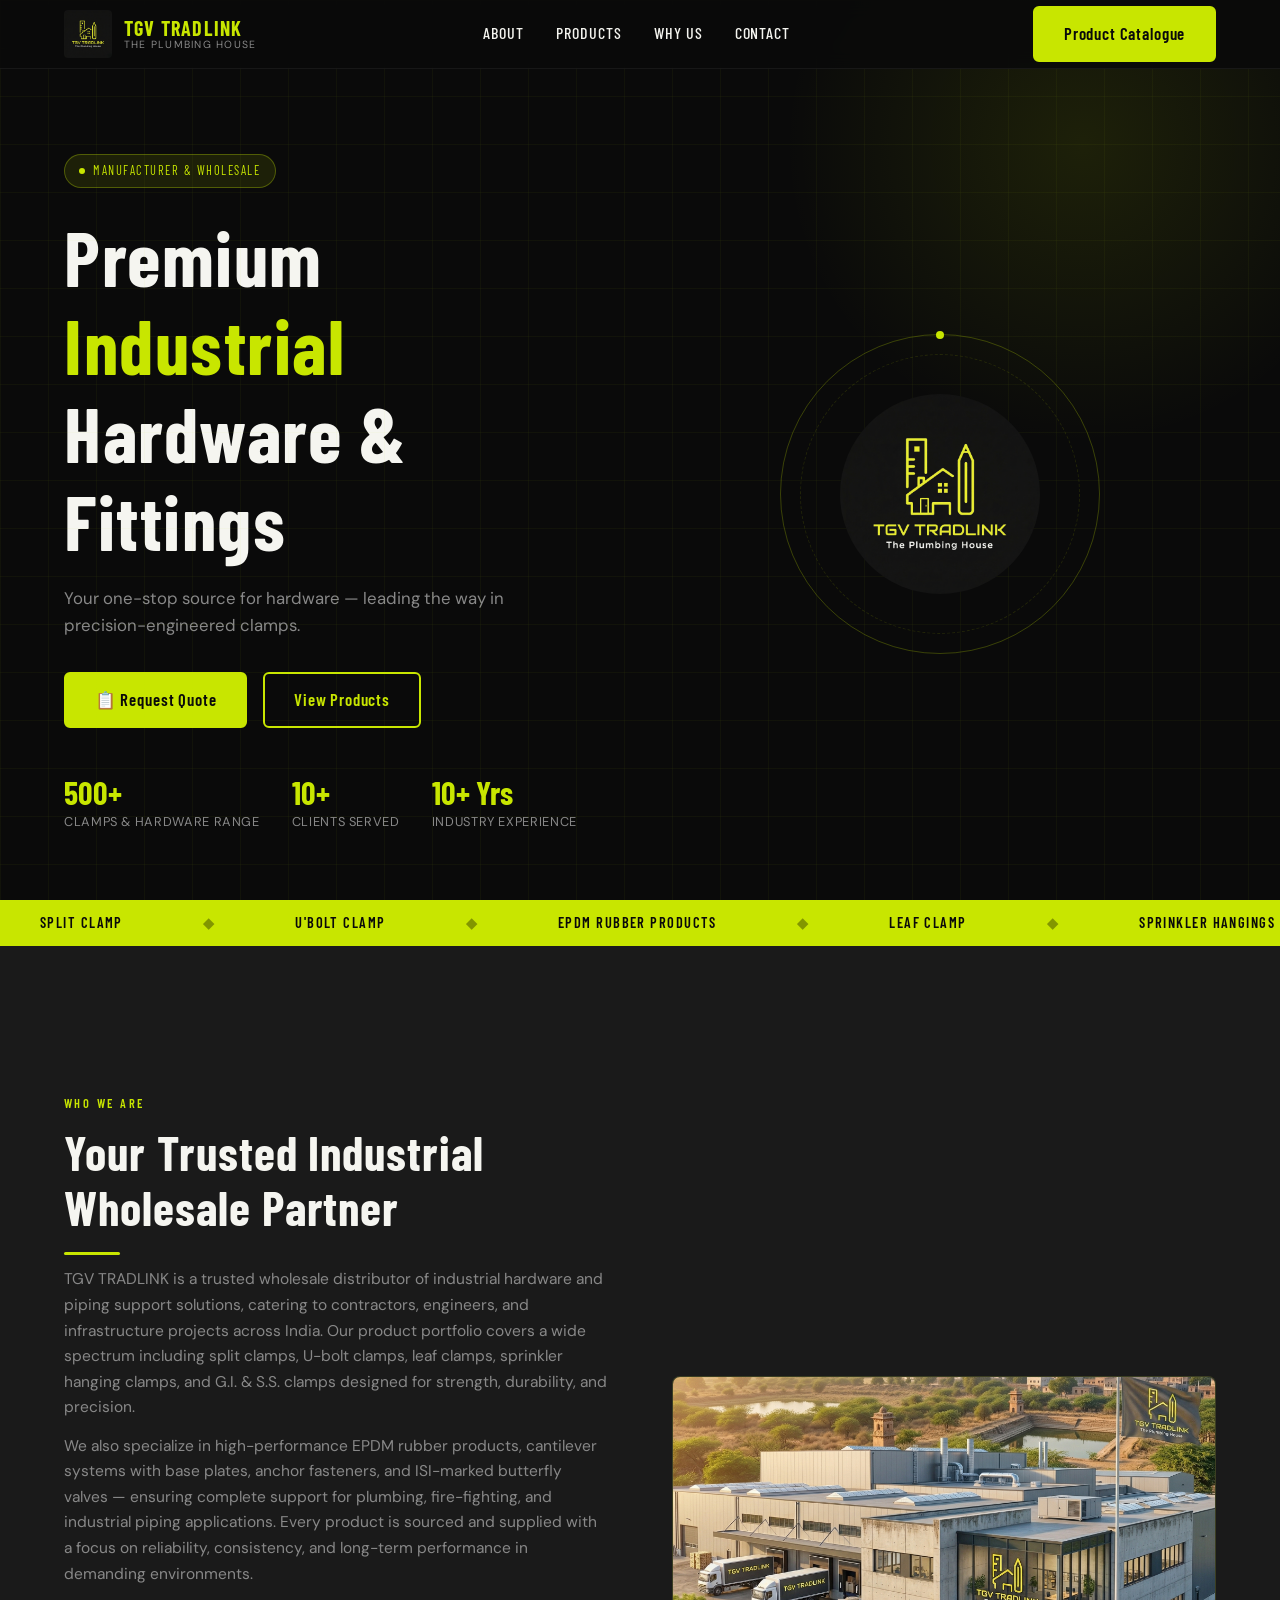
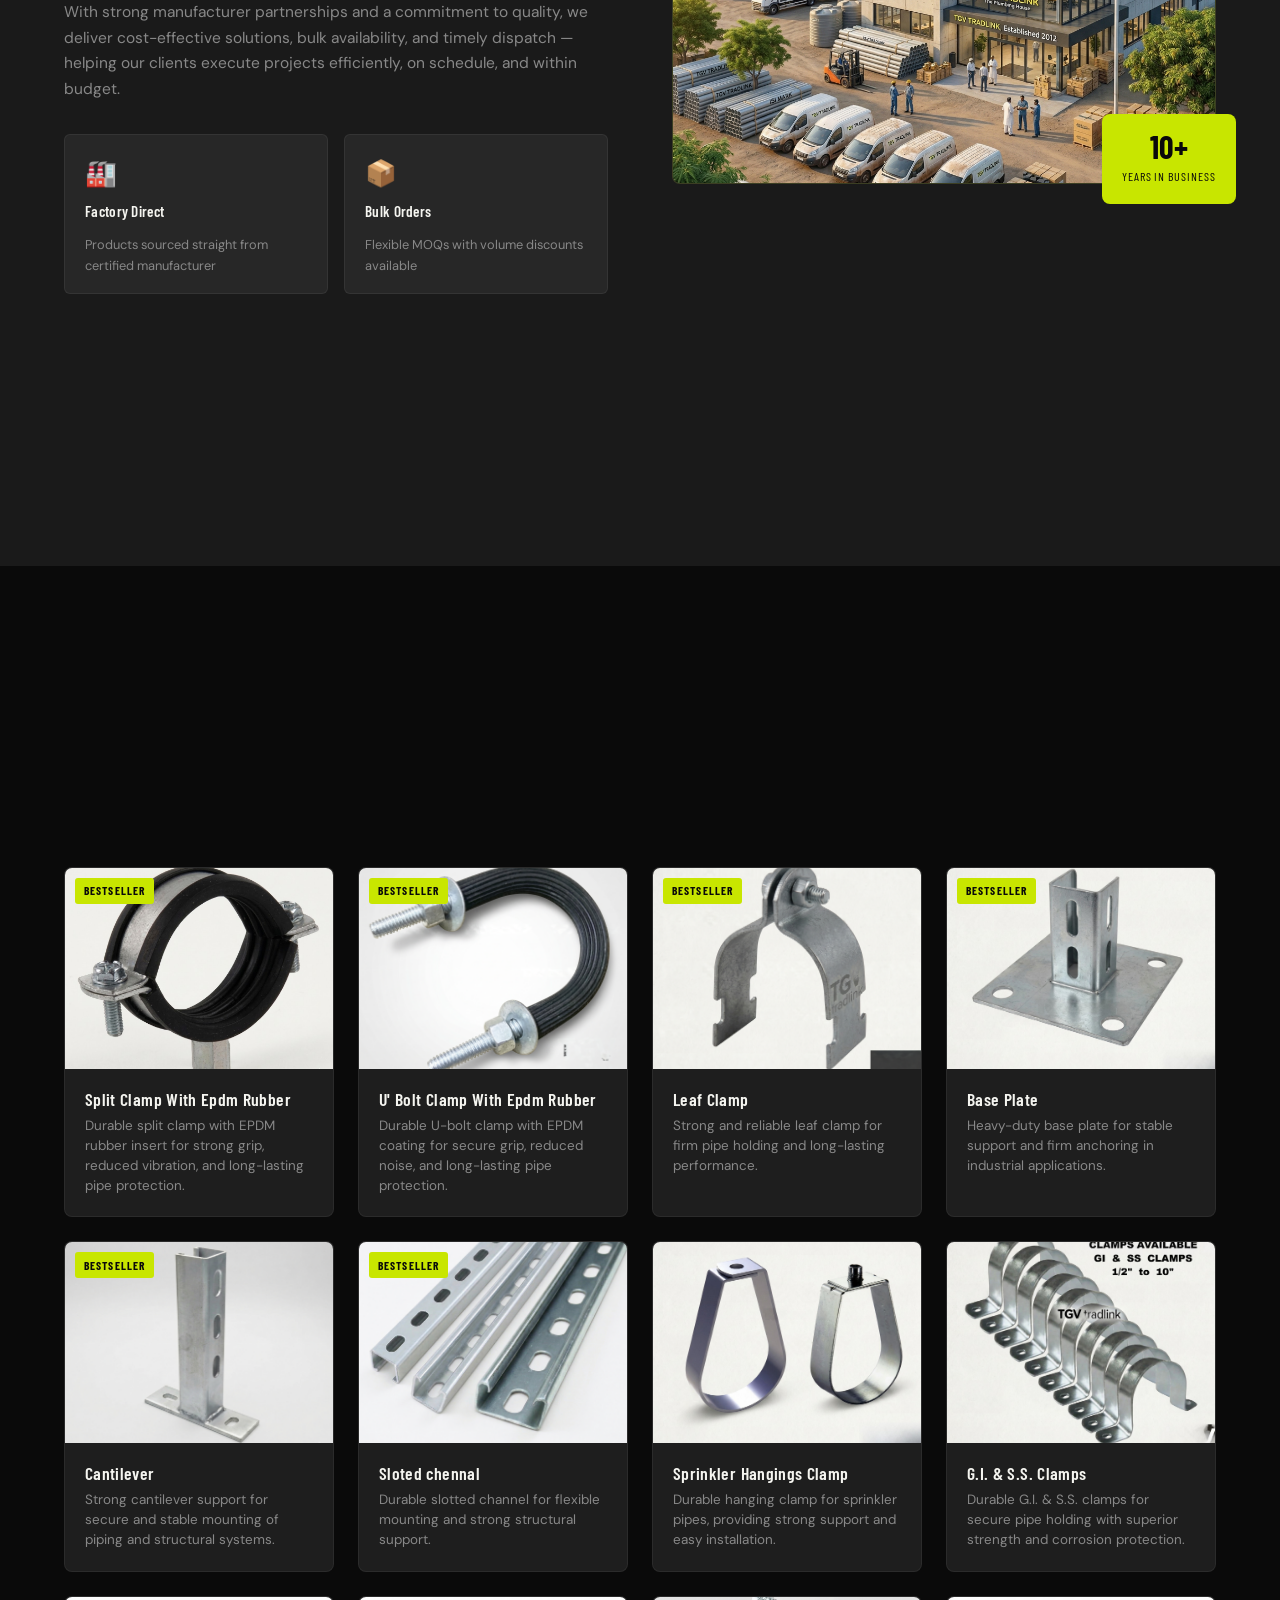
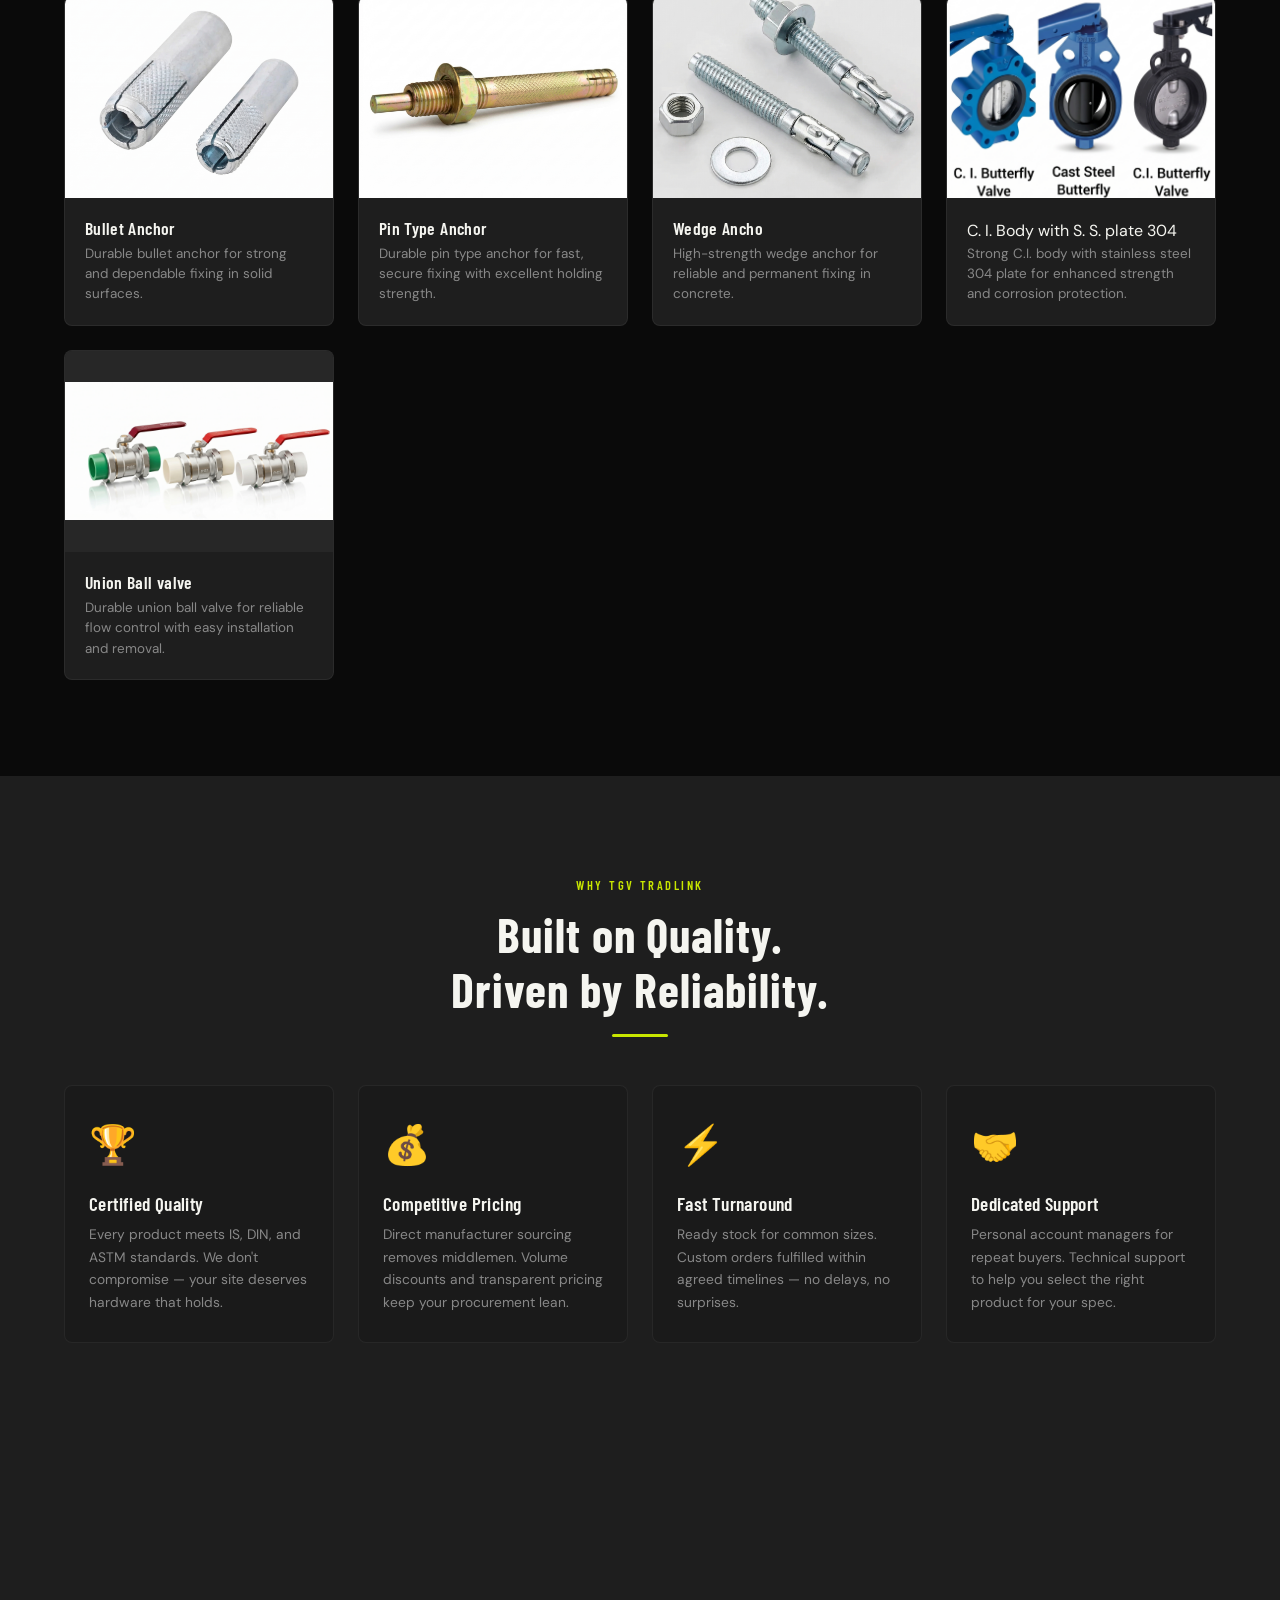
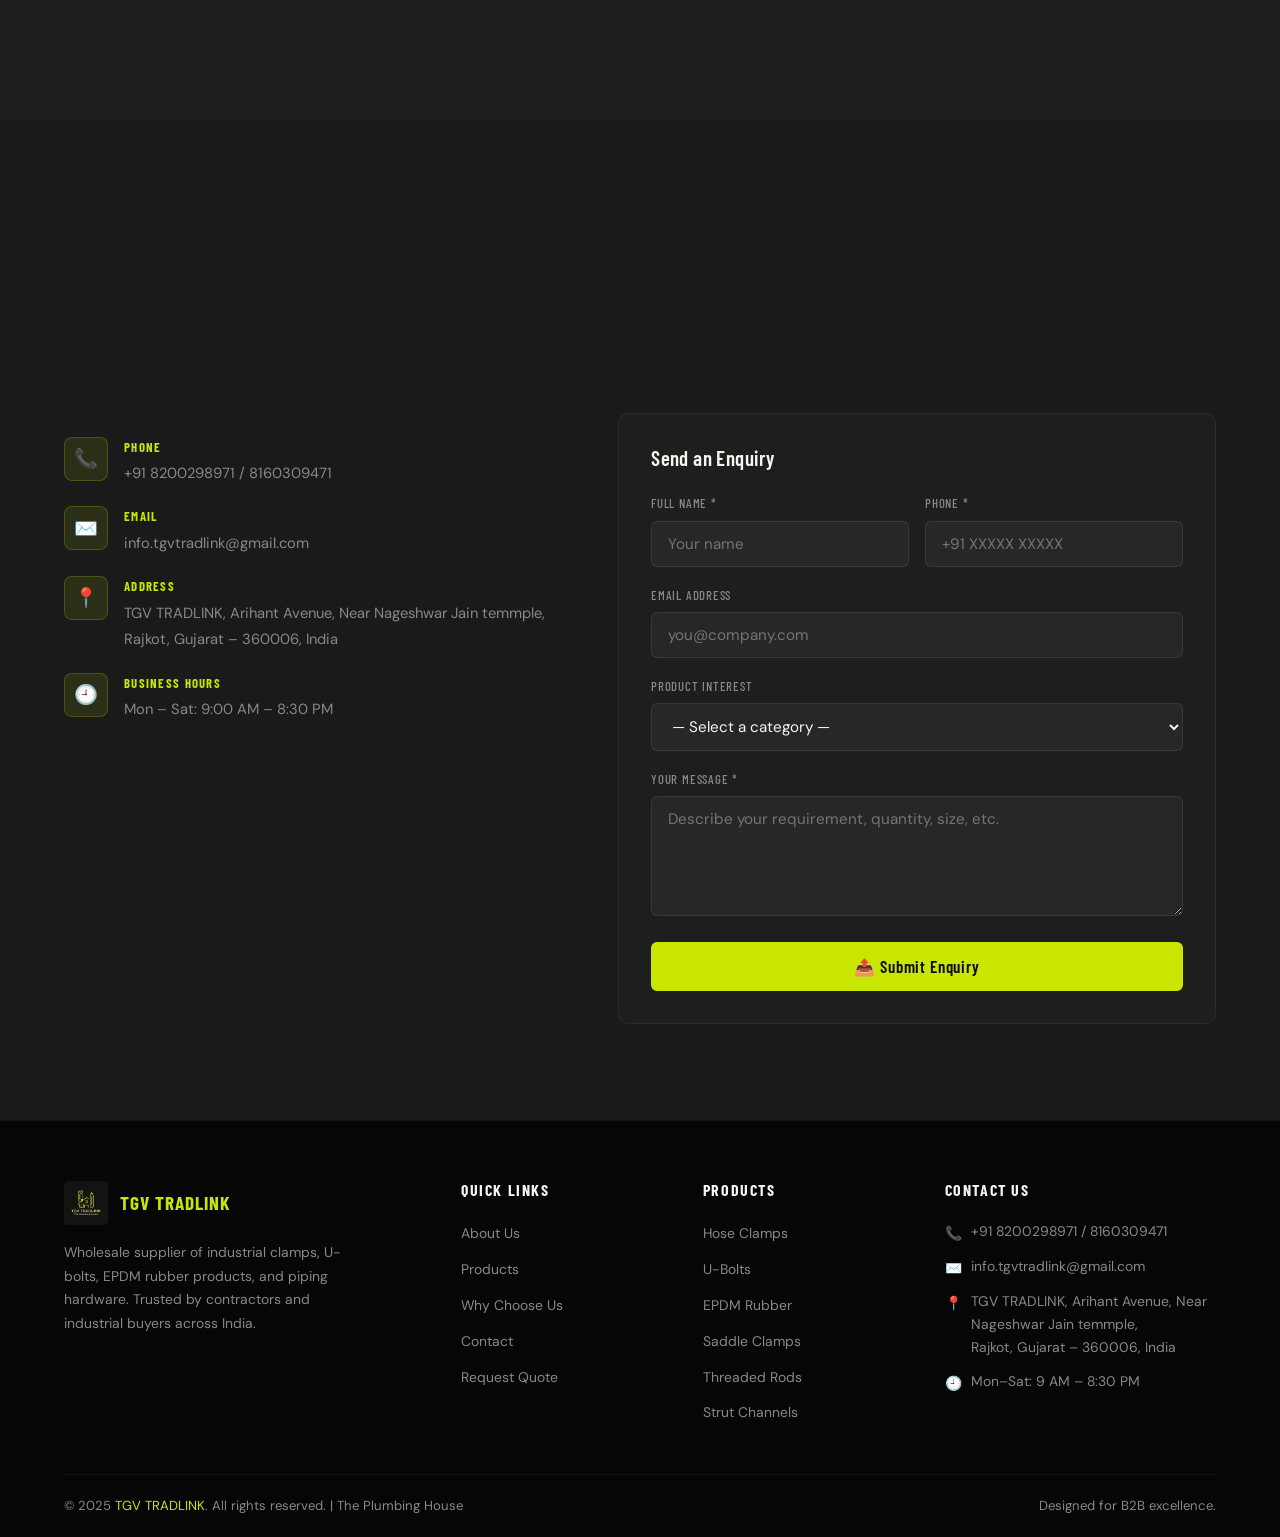
==== commit 9f5eb454: "feat: integrate Google Sheets submission for inquiry form and update product options" ====
--- a/index.html
+++ b/index.html
@@ -531,16 +531,16 @@
             </div>
 
             <!-- Form -->
-            <form id="inquiryForm" novalidate>
+            <form id="inquiryForm">
               <div class="form-row">
                 <div class="form-group">
                   <label for="fname">Full Name *</label>
-                  <input type="text" id="fname" name="name" placeholder="Your name" />
+                  <input type="text" id="fname" name="name" placeholder="Your name" required />
                   <span class="form-error-msg"></span>
                 </div>
                 <div class="form-group">
                   <label for="fphone">Phone *</label>
-                  <input type="tel" id="fphone" name="phone" placeholder="+91 XXXXX XXXXX" />
+                  <input type="tel" id="fphone" name="phone" placeholder="+91 XXXXX XXXXX" required />
                   <span class="form-error-msg"></span>
                 </div>
               </div>
@@ -553,9 +553,9 @@
                 <label for="fproduct">Product Interest</label>
                 <select id="fproduct" name="product">
                   <option value="">— Select a category —</option>
-                  <option>Hose Clamps</option>
-                  <option>U-Bolts</option>
-                  <option>EPDM Rubber Products</option>
+                  <option>Split Clamp With Epdm rubber</option>
+                  <option>U' Bolt Clamp With Epdm Rubber</option>
+                  <option>LEAF CLAMP</option>
                   <option>Saddle Clamps</option>
                   <option>Threaded Rods</option>
                   <option>Pipe Hangers</option>
@@ -566,8 +566,8 @@
               </div>
               <div class="form-group">
                 <label for="fmessage">Your Message *</label>
-                <textarea id="fmessage" name="message"
-                  placeholder="Describe your requirement, quantity, size, etc."></textarea>
+                <textarea id="fmessage" name="message" placeholder="Describe your requirement, quantity, size, etc."
+                  required></textarea>
                 <span class="form-error-msg"></span>
               </div>
               <button type="submit" class="btn btn-primary" style="width:100%;justify-content:center;">
--- a/style.css
+++ b/style.css
@@ -1017,9 +1017,12 @@
 
 .form-success {
   display: none;
+  flex-direction: column;
+  align-items: center;
   text-align: center;
-  padding: 2rem;
+  padding: 2.5rem 2rem;
   color: var(--yellow);
+  gap: .5rem;
 }
 
 .form-success .check {
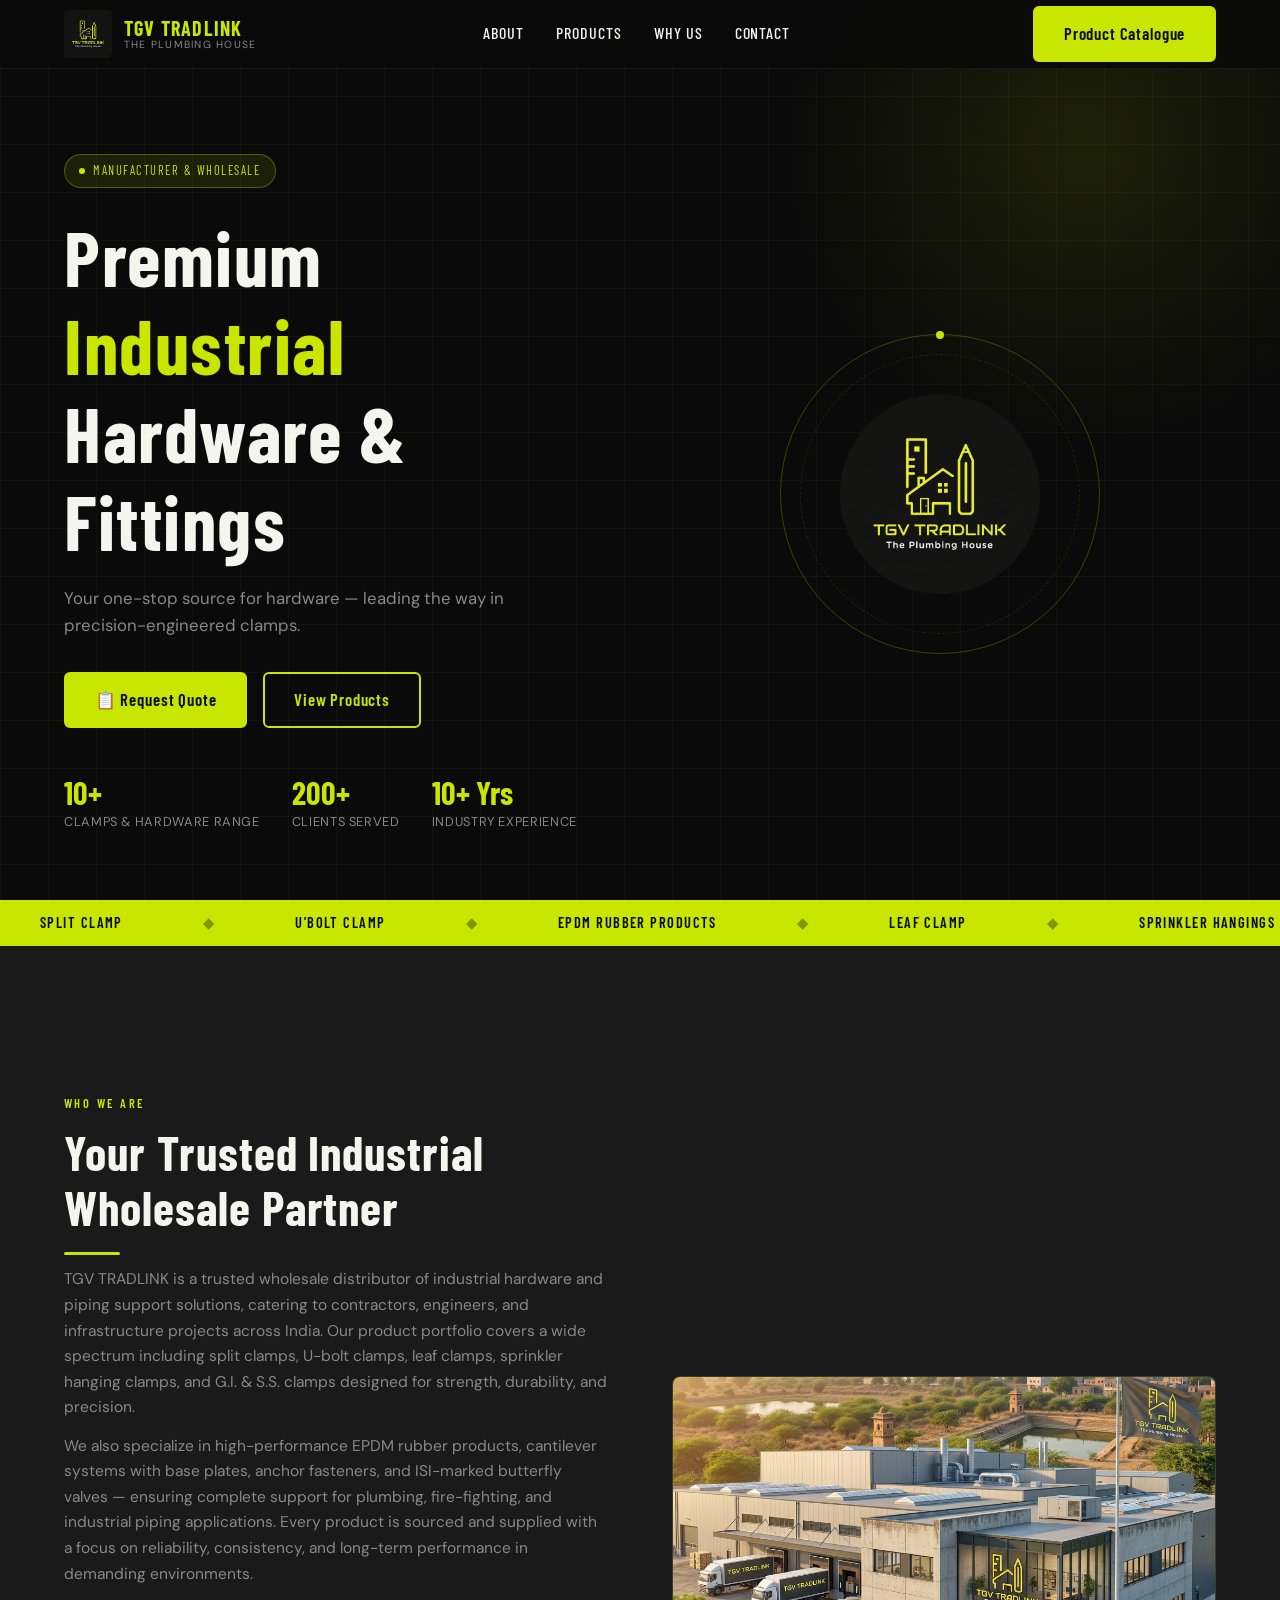
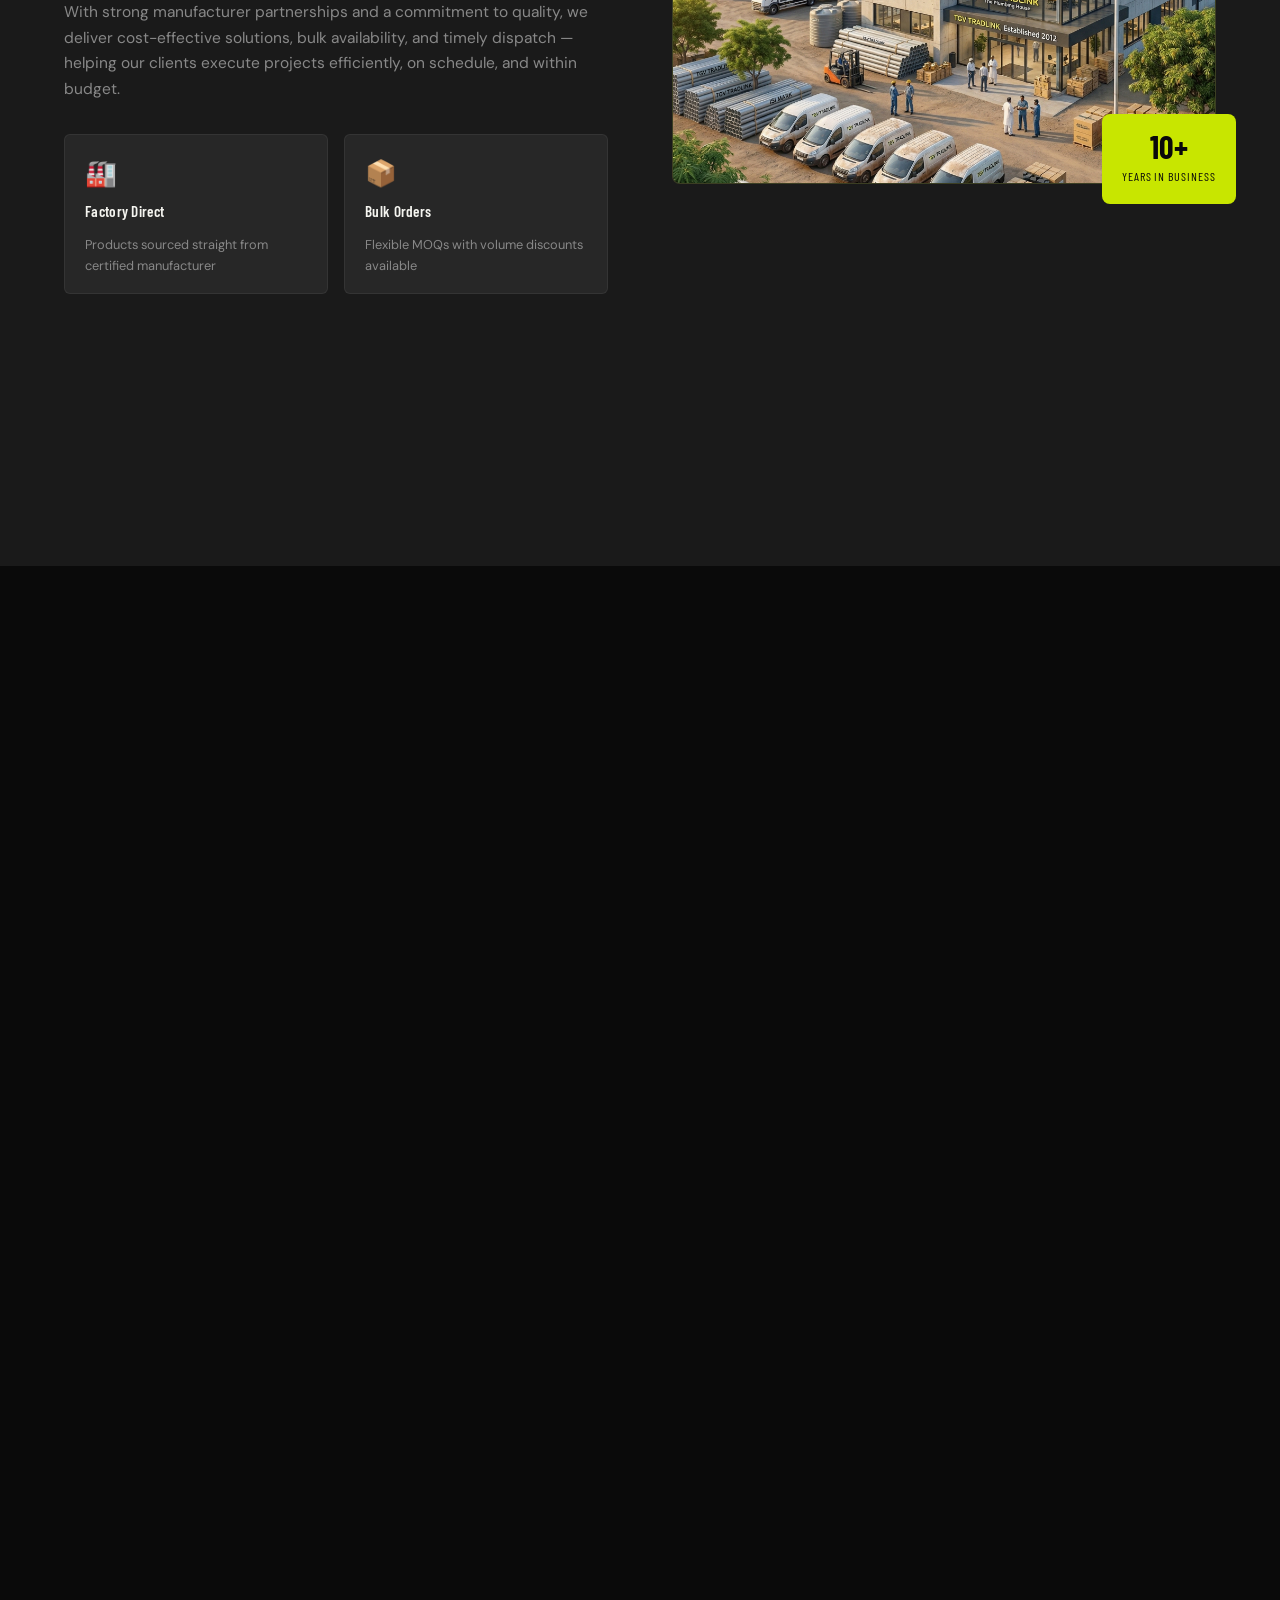
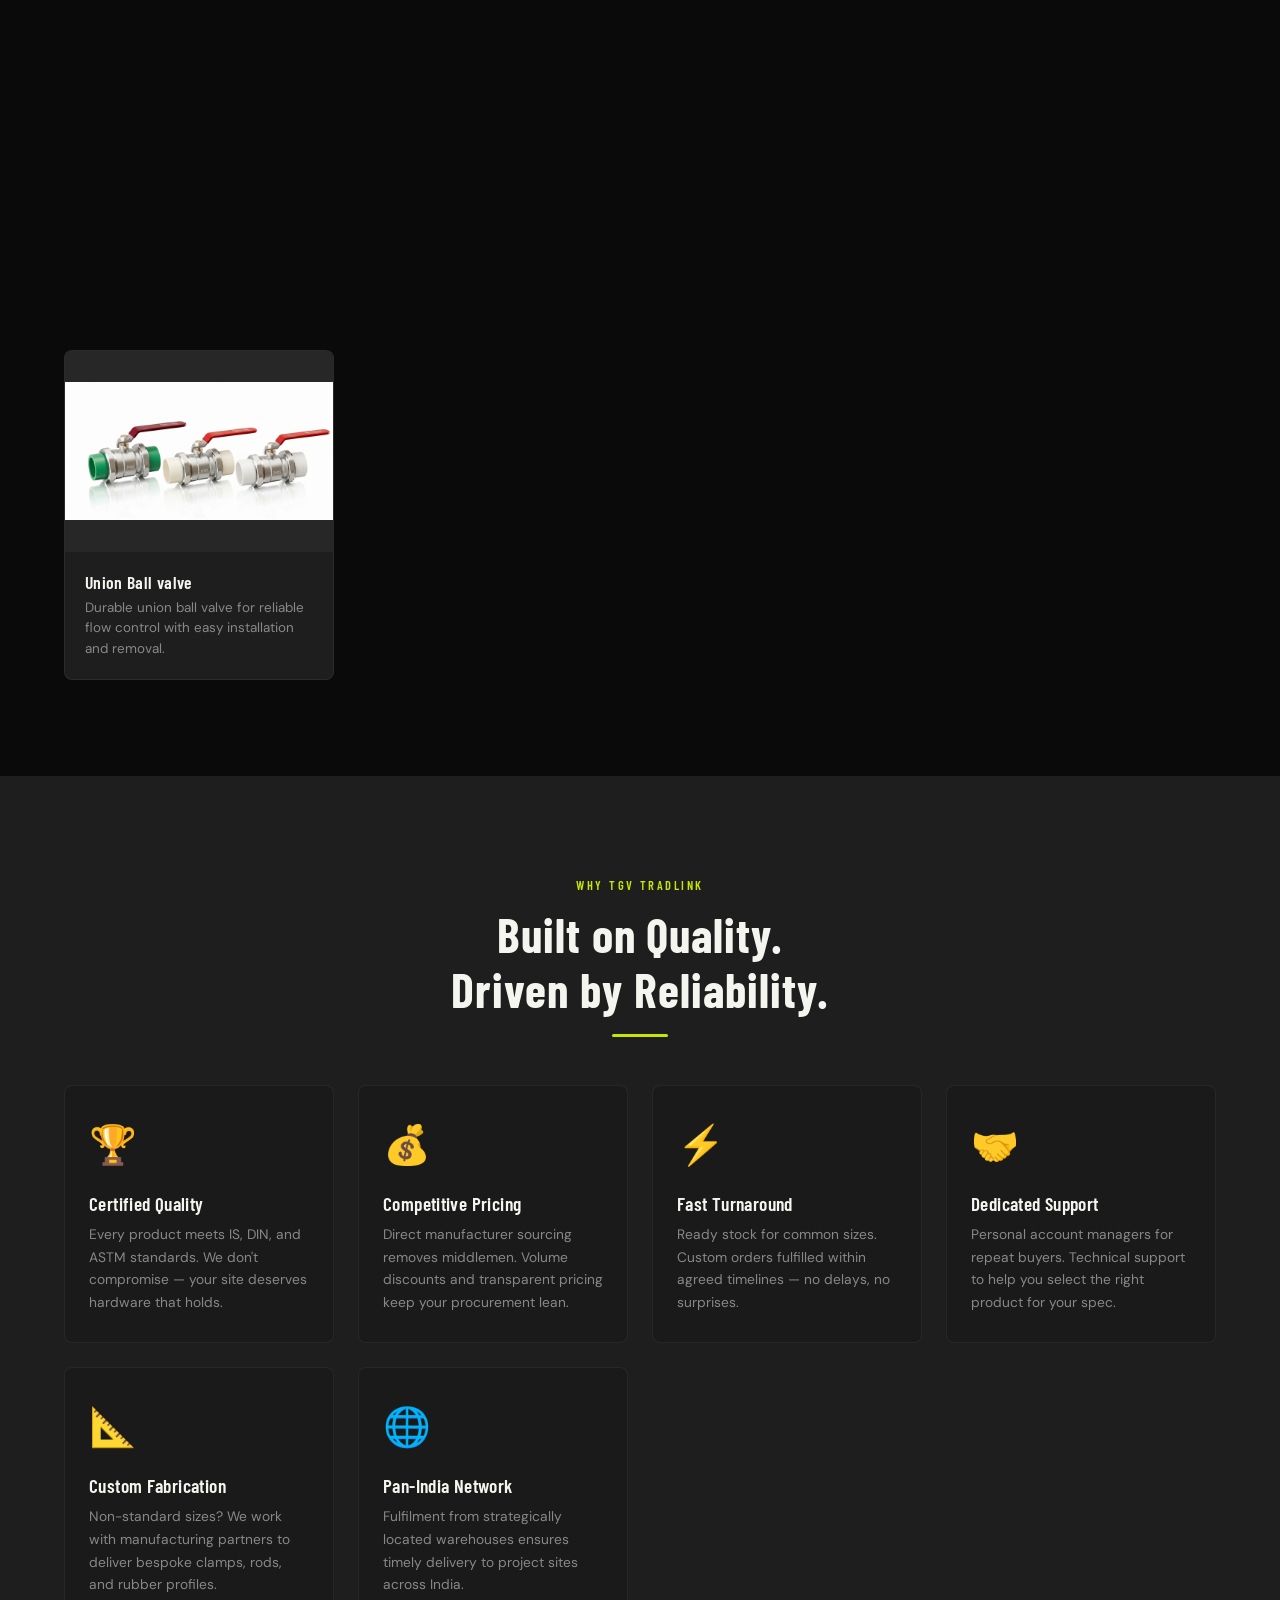
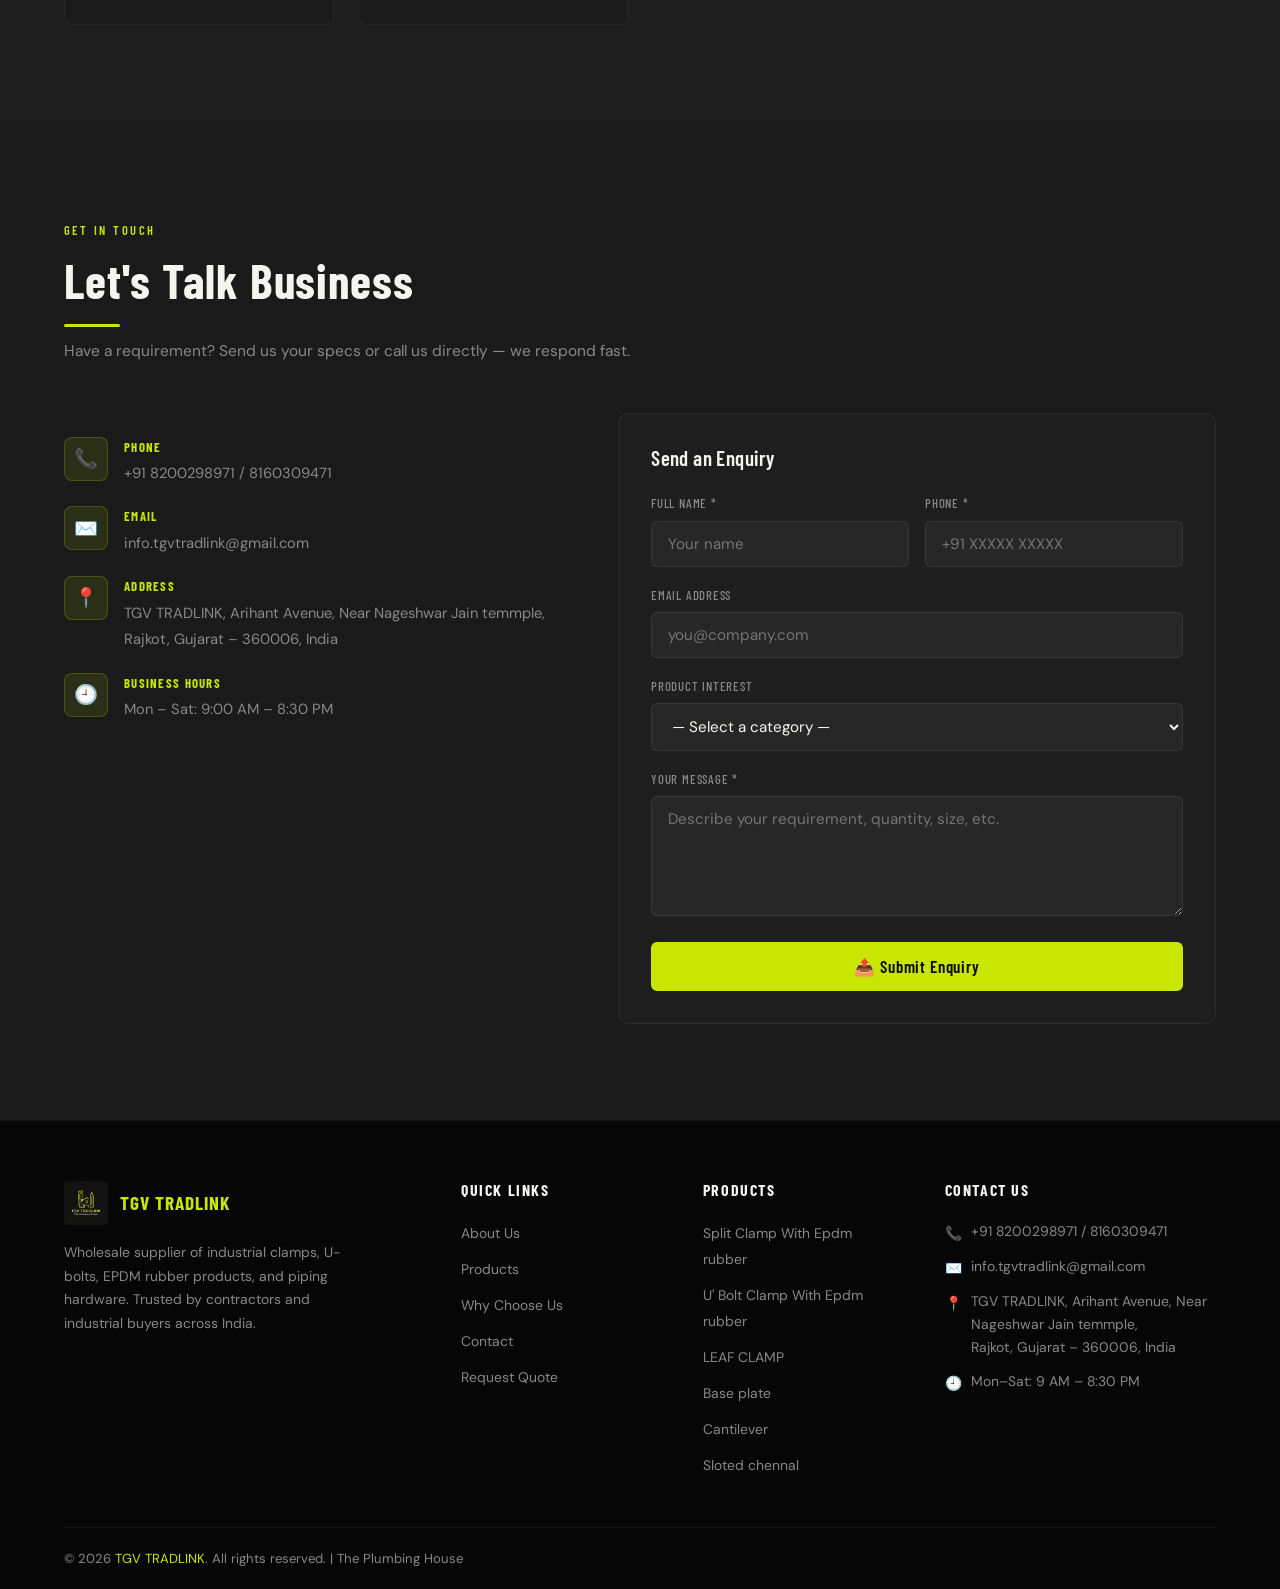
==== commit fd99a177: "feat: update catalogue to FY 2026–27, relocate to Rajkot, and refine product specifications and pric" ====
--- a/index.html
+++ b/index.html
@@ -57,7 +57,8 @@
           <a href="#products">Products</a>
           <a href="#why">Why Us</a>
           <a href="#contact">Contact</a>
-          <a href="#contact" class="btn btn-primary" style="align-self:flex-start;margin-top:.5rem;">Get Quote</a>
+          <a href="catalogue.html" class="btn btn-primary" style="align-self:flex-start;margin-top:.5rem;">Product
+            Catalogue</a>
         </div>
       </div>
     </header>
@@ -90,11 +91,11 @@
           </div>
 
           <div class="hero-stats">
-            <div class="hero-stat" data-count="500" data-suffix="+">
+            <div class="hero-stat" data-count="10" data-suffix="+">
               <strong>0+</strong>
               <span>Clamps & Hardware Range</span>
             </div>
-            <div class="hero-stat" data-count="10" data-suffix="+">
+            <div class="hero-stat" data-count="200" data-suffix="+">
               <strong>0+</strong>
               <span>Clients Served</span>
             </div>
@@ -616,12 +617,12 @@
           <div class="footer-col">
             <h4>Products</h4>
             <ul>
-              <li><a href="#products">Hose Clamps</a></li>
-              <li><a href="#products">U-Bolts</a></li>
-              <li><a href="#products">EPDM Rubber</a></li>
-              <li><a href="#products">Saddle Clamps</a></li>
-              <li><a href="#products">Threaded Rods</a></li>
-              <li><a href="#products">Strut Channels</a></li>
+              <li><a href="#products">Split Clamp With Epdm rubber</a></li>
+              <li><a href="#products">U' Bolt Clamp With Epdm rubber</a></li>
+              <li><a href="#products">LEAF CLAMP</a></li>
+              <li><a href="#products">Base plate</a></li>
+              <li><a href="#products">Cantilever</a></li>
+              <li><a href="#products">Sloted chennal</a></li>
             </ul>
           </div>
 
@@ -641,8 +642,7 @@
         </div><!-- /footer-grid -->
 
         <div class="footer-bottom">
-          <p>© 2025 <a href="#">TGV TRADLINK</a>. All rights reserved. | The Plumbing House</p>
-          <p>Designed for B2B excellence.</p>
+          <p>© 2026 <a href="#">TGV TRADLINK</a>. All rights reserved. | The Plumbing House</p>
         </div>
       </div>
     </footer>
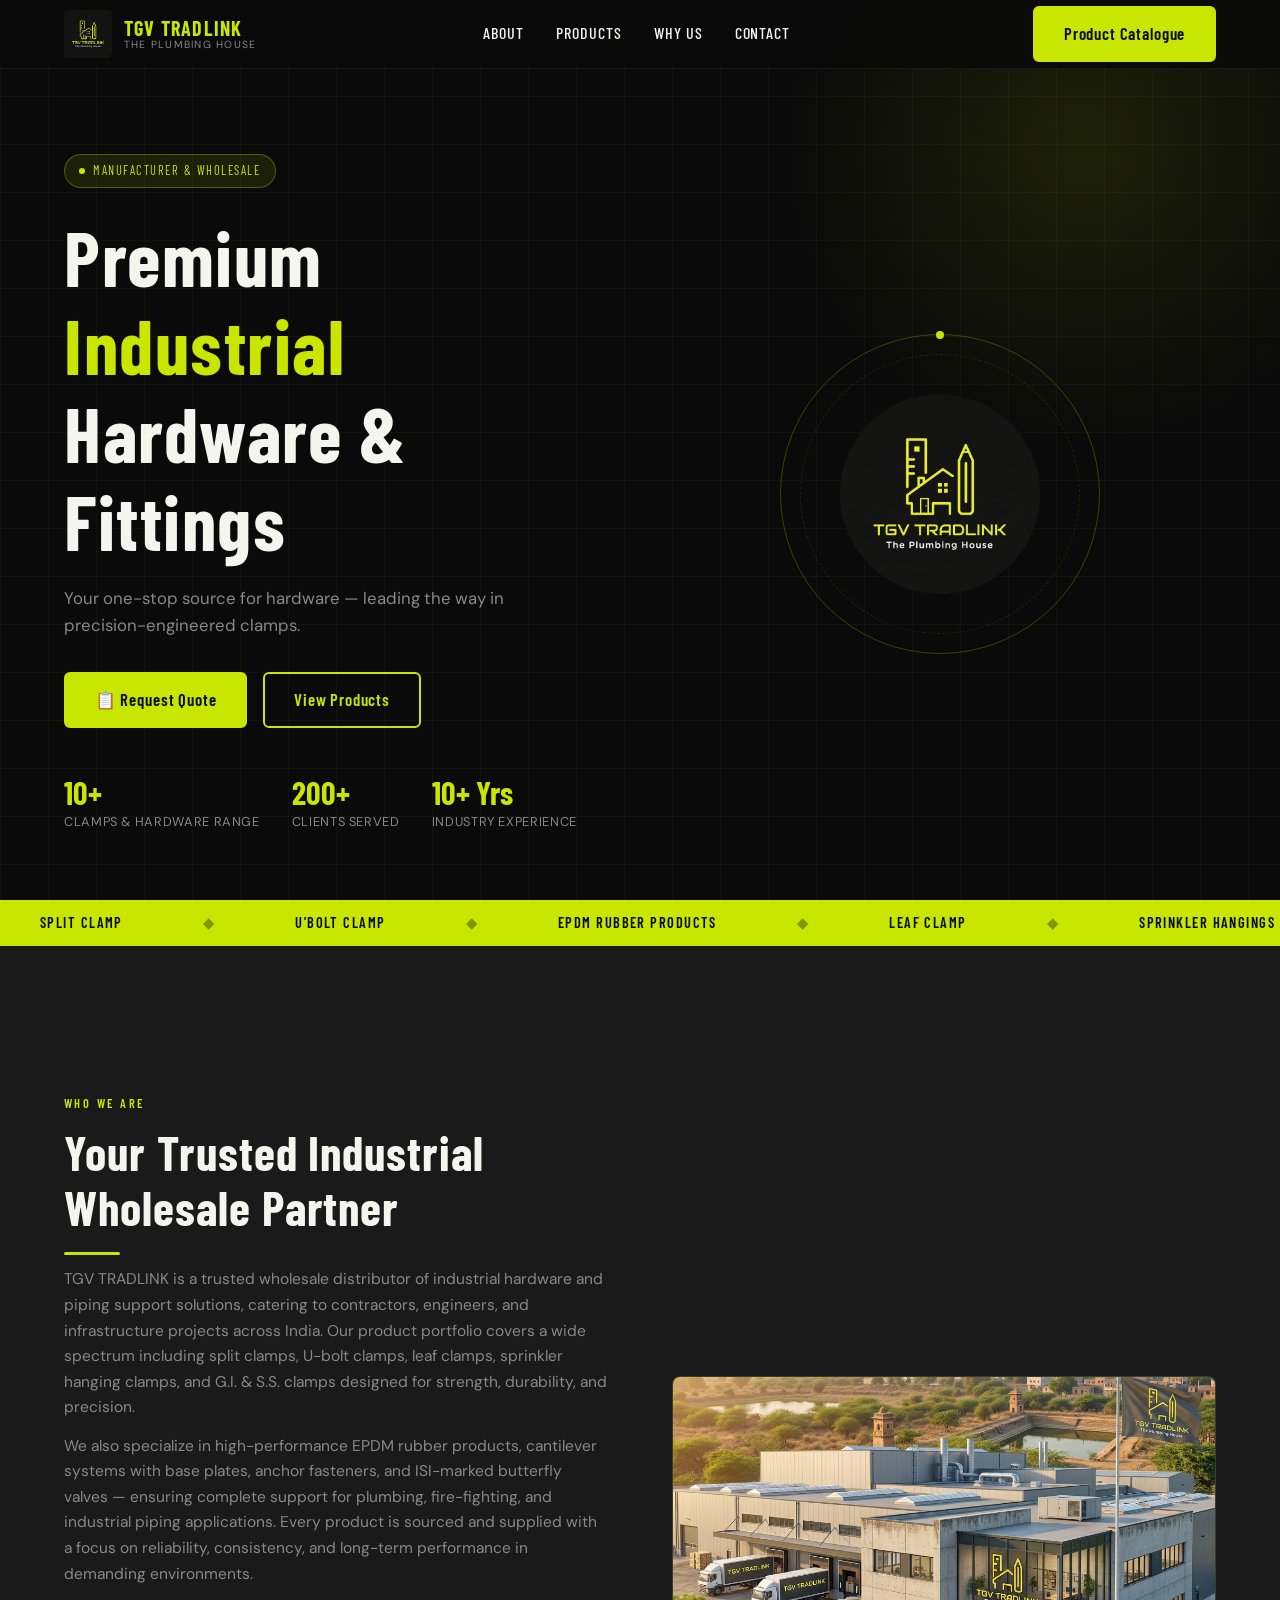
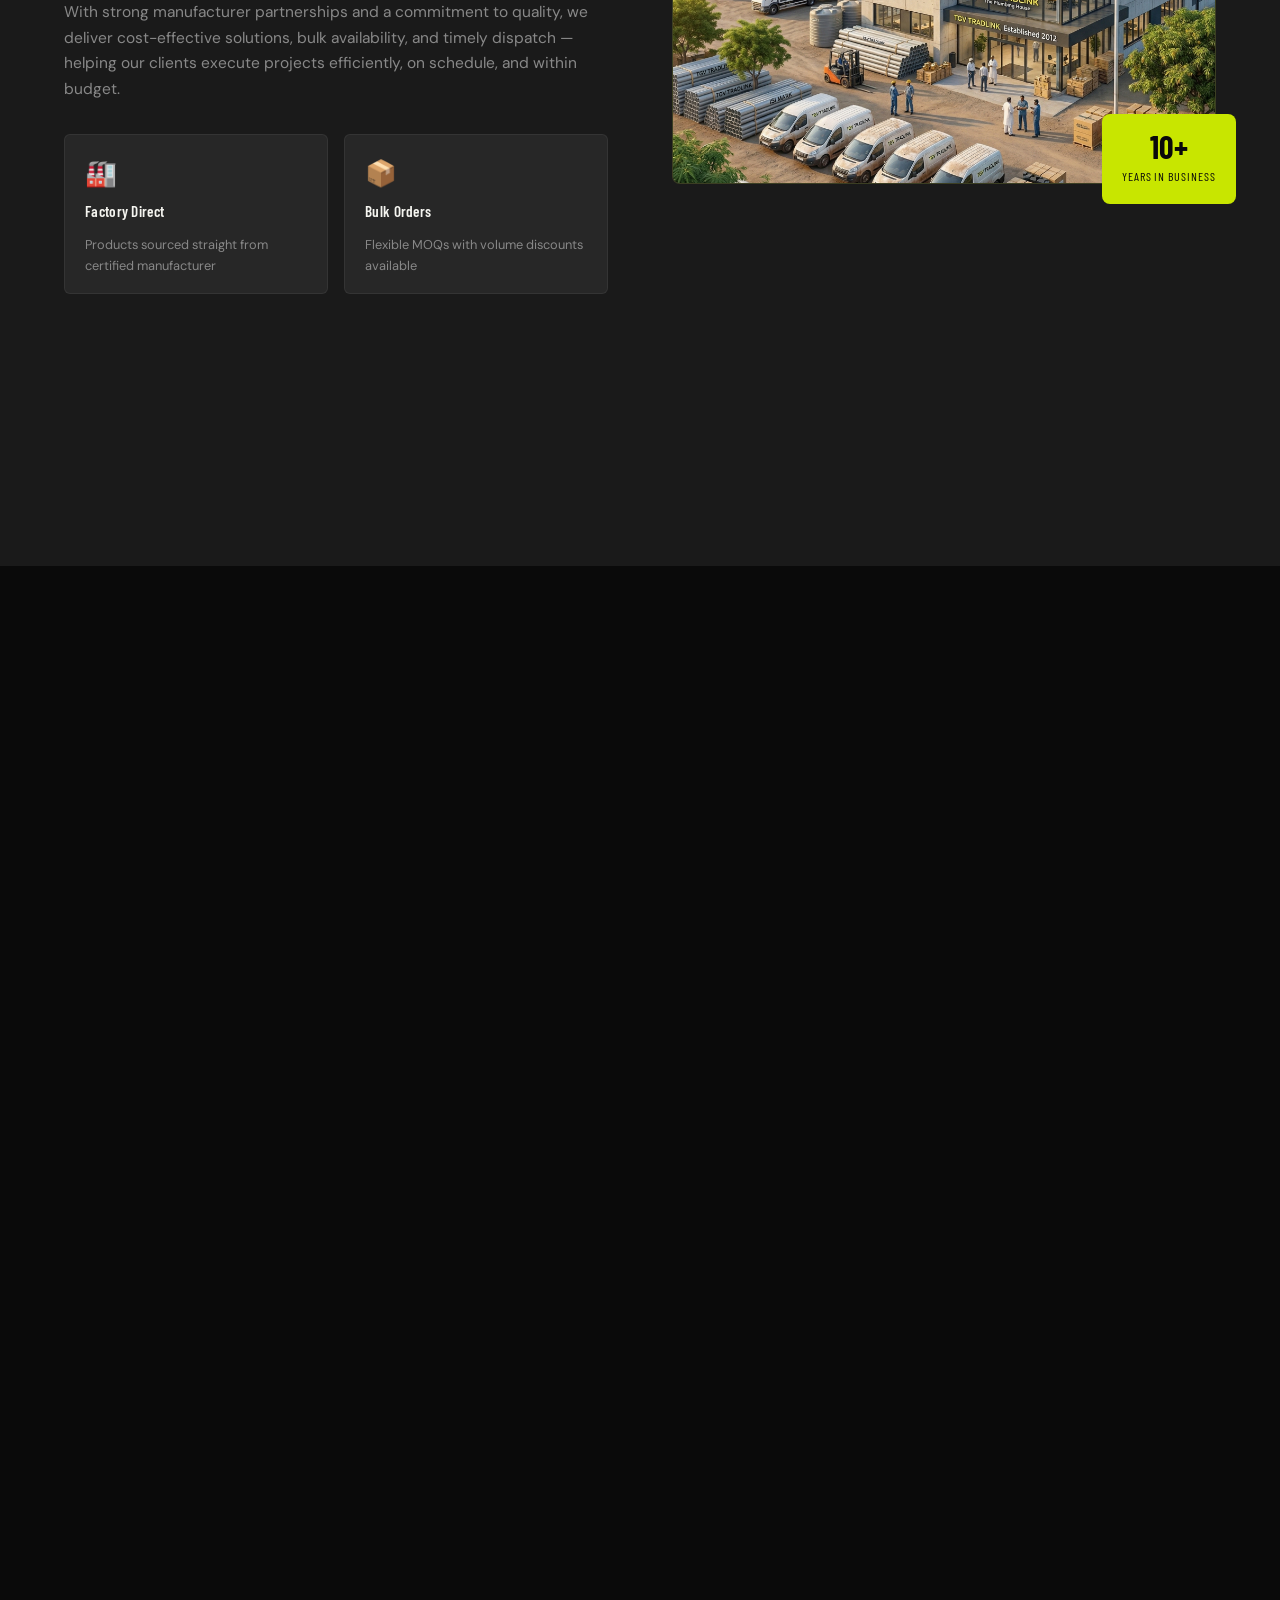
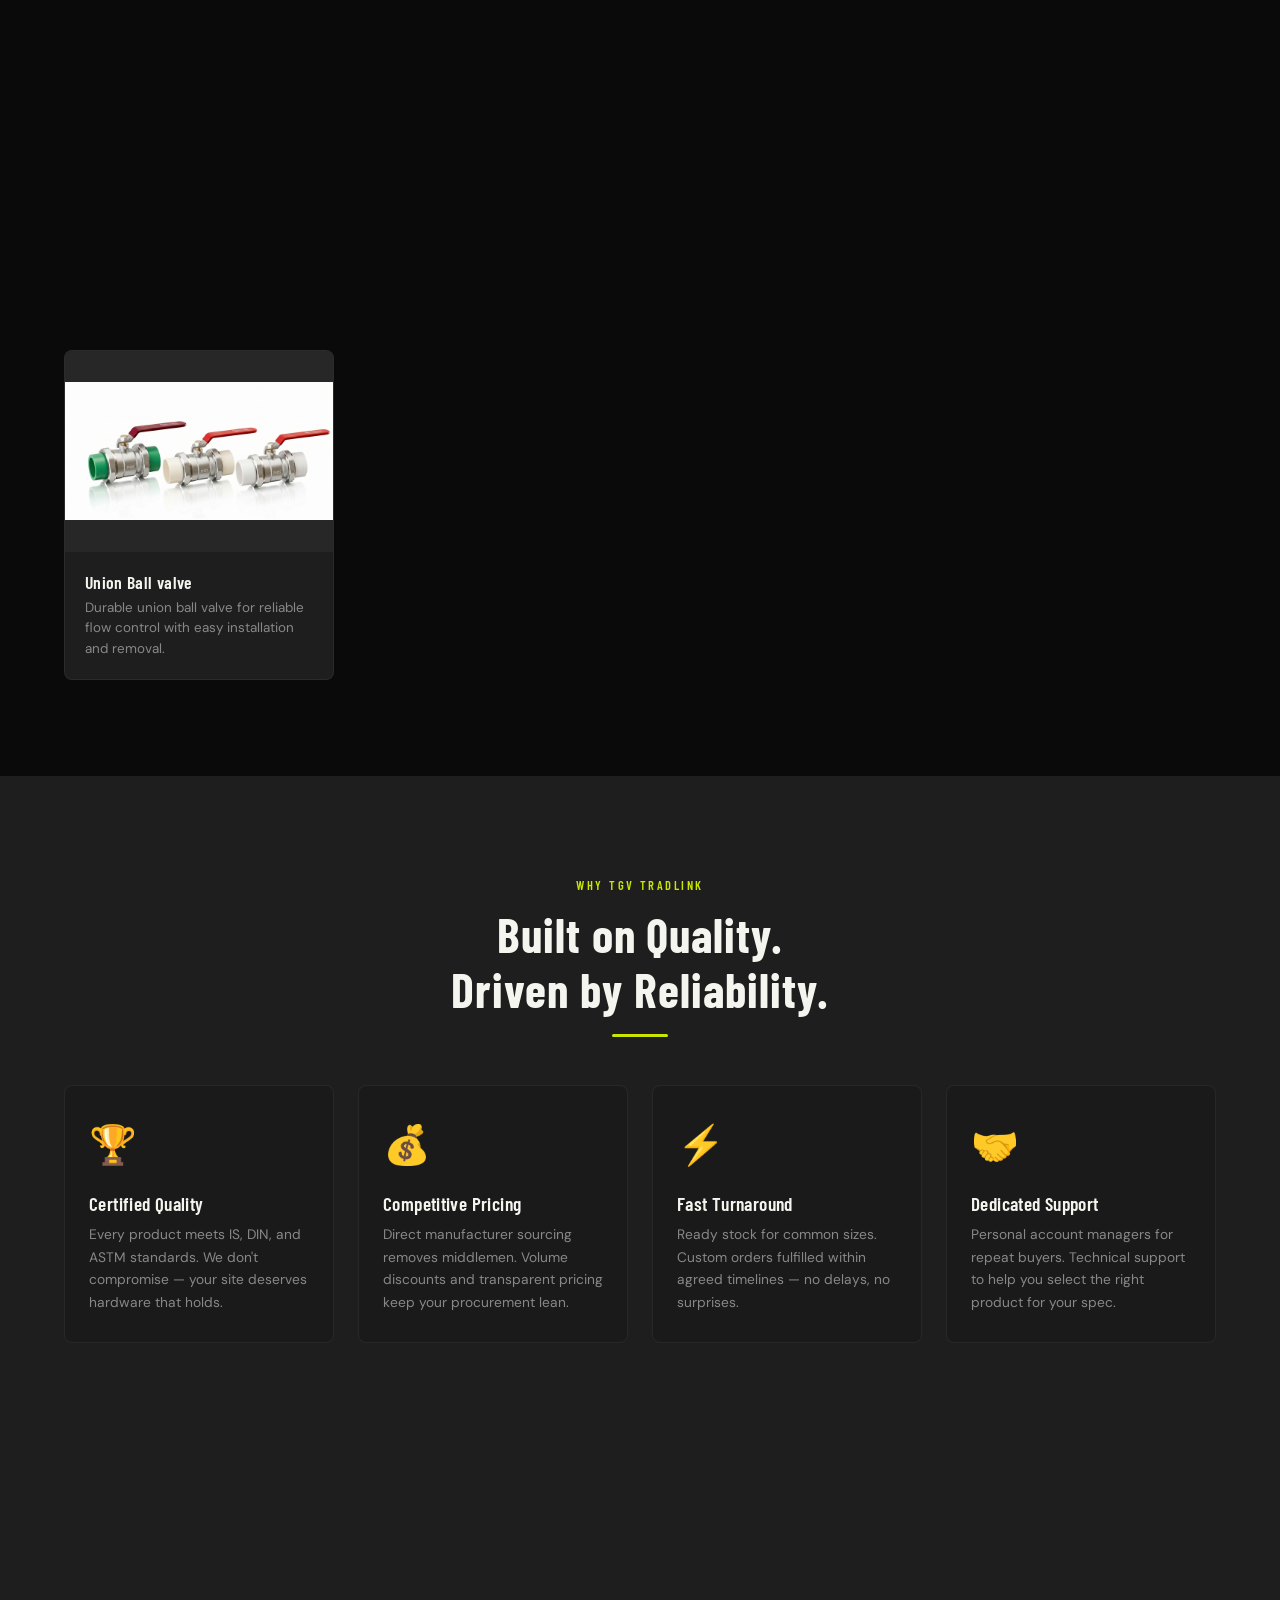
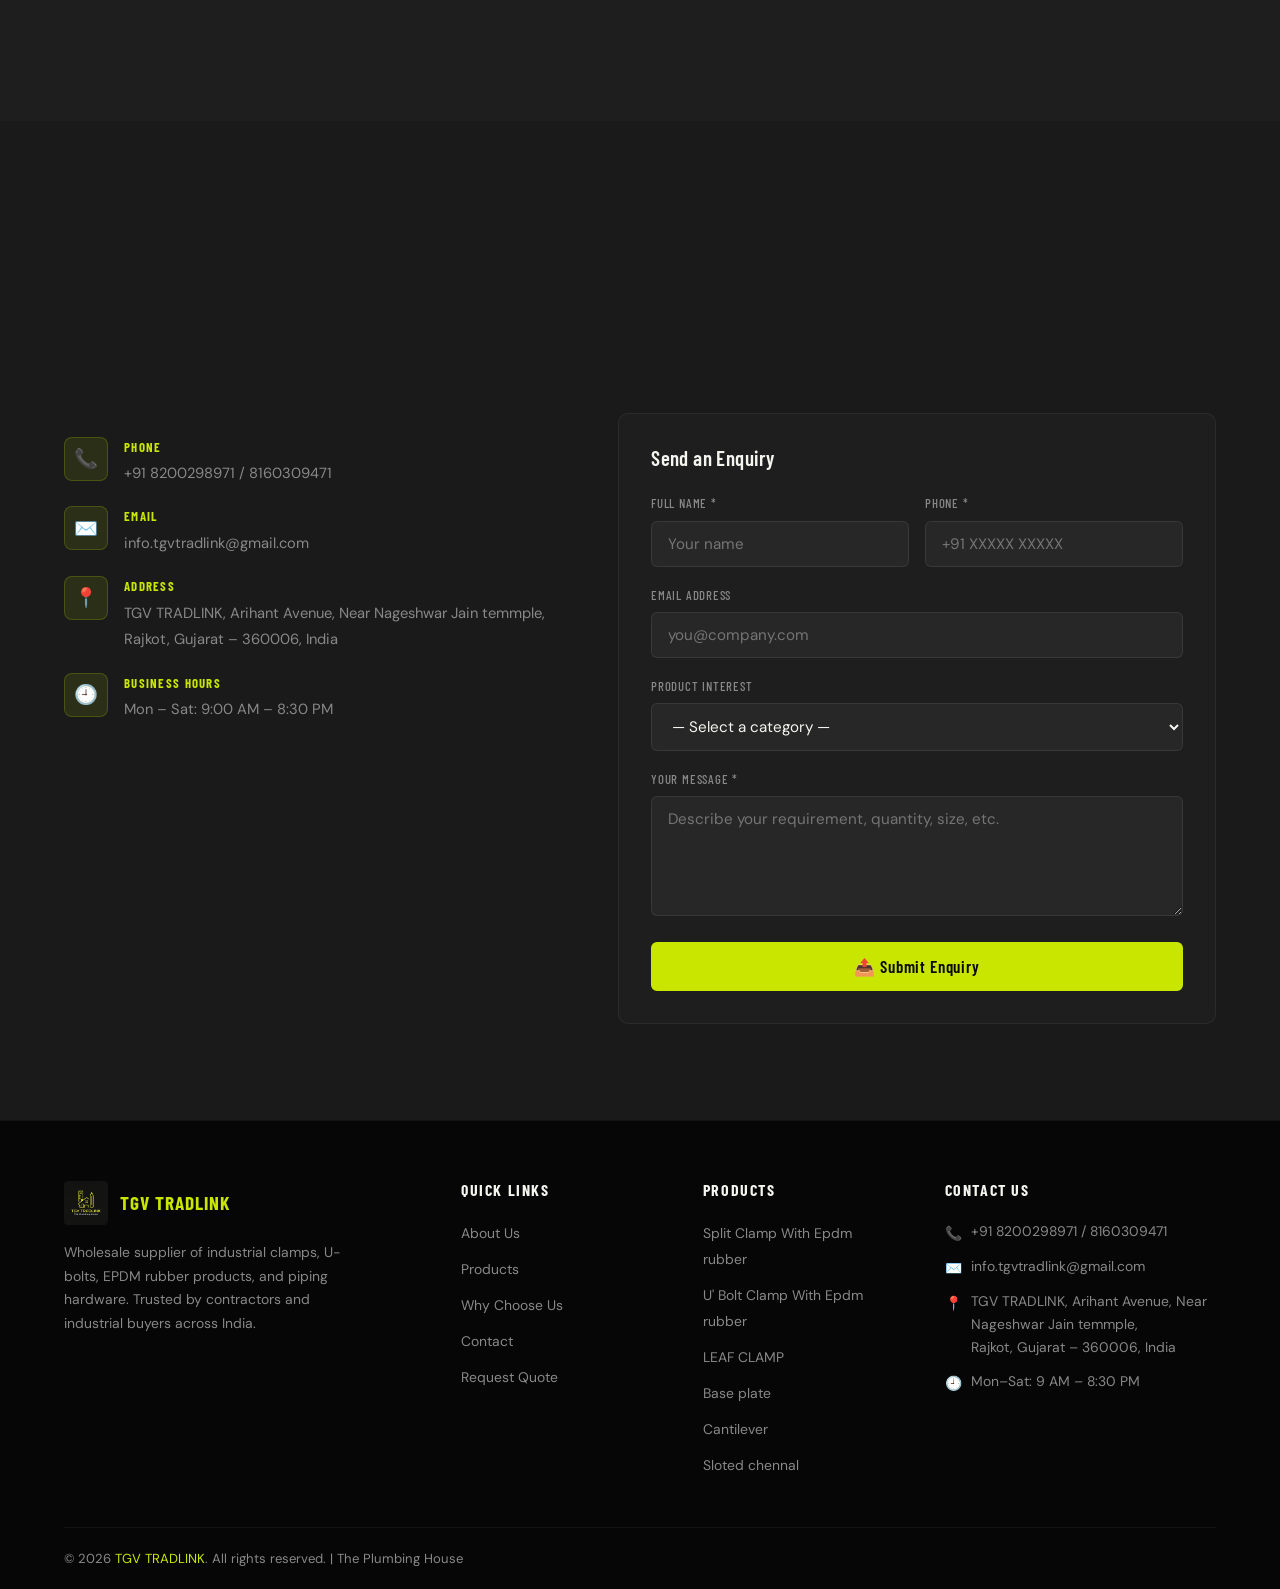
==== commit bb383620: "feat: add SEO meta tags and Open Graph social sharing metadata to index and catalogue pages" ====
--- a/index.html
+++ b/index.html
@@ -5,8 +5,26 @@
     <meta charset="UTF-8" />
     <meta name="viewport" content="width=device-width, initial-scale=1.0" />
     <meta name="description"
-      content="TGV TRADLINK — Wholesale supplier of industrial clamps, U-bolts, EPDM rubber products and piping hardware." />
-    <title>TGV TRADLINK | The Plumbing House</title>
+      content="TGV TRADLINK — Wholesale supplier of industrial clamps, U-bolts, EPDM rubber products, and piping hardware. Premium industrial fittings for contractors and engineers across India." />
+    <meta name="keywords"
+      content="Industrial clamps, U-bolt, EPDM rubber, leaf clamp, sprinkler clamp, G.I. clamp, S.S. clamp, TGV TRADLINK, plumbing hardware, industrial fittings, Rajkot supplier" />
+    <meta name="author" content="TGV TRADLINK" />
+    <title>TGV TRADLINK | Premium Industrial Clamps & Plumbing Hardware</title>
+
+    <!-- Open Graph / Facebook -->
+    <meta property="og:title" content="TGV TRADLINK | Premium Industrial Clamps & Plumbing Hardware" />
+    <meta property="og:description"
+      content="Leading supplier of industrial clamps, U-bolts, EPDM rubber products, and piping hardware. Trusted by contractors and engineers across India." />
+    <meta property="og:type" content="website" />
+    <meta property="og:url" content="https://tgv-tradlink.github.io/" />
+    <meta property="og:image" content="https://tgv-tradlink.github.io/images/TGV_logo.png" />
+
+    <!-- Twitter -->
+    <meta name="twitter:card" content="summary_large_image" />
+    <meta name="twitter:title" content="TGV TRADLINK | Premium Industrial Clamps & Plumbing Hardware" />
+    <meta name="twitter:description"
+      content="Wholesale supplier of industrial clamps, U-bolts, EPDM rubber products, and plumbing hardware across India." />
+    <meta name="twitter:image" content="https://tgv-tradlink.github.io/images/TGV_logo.png" />
 
     <!-- Google Fonts -->
     <link rel="preconnect" href="https://fonts.googleapis.com" />
@@ -15,6 +33,7 @@
       href="https://fonts.googleapis.com/css2?family=Barlow+Condensed:wght@400;500;600;700&family=DM+Sans:wght@400;500;600&display=swap"
       rel="stylesheet" />
 
+    <!-- CSS -->
     <link rel="stylesheet" href="style.css" />
   </head>
 
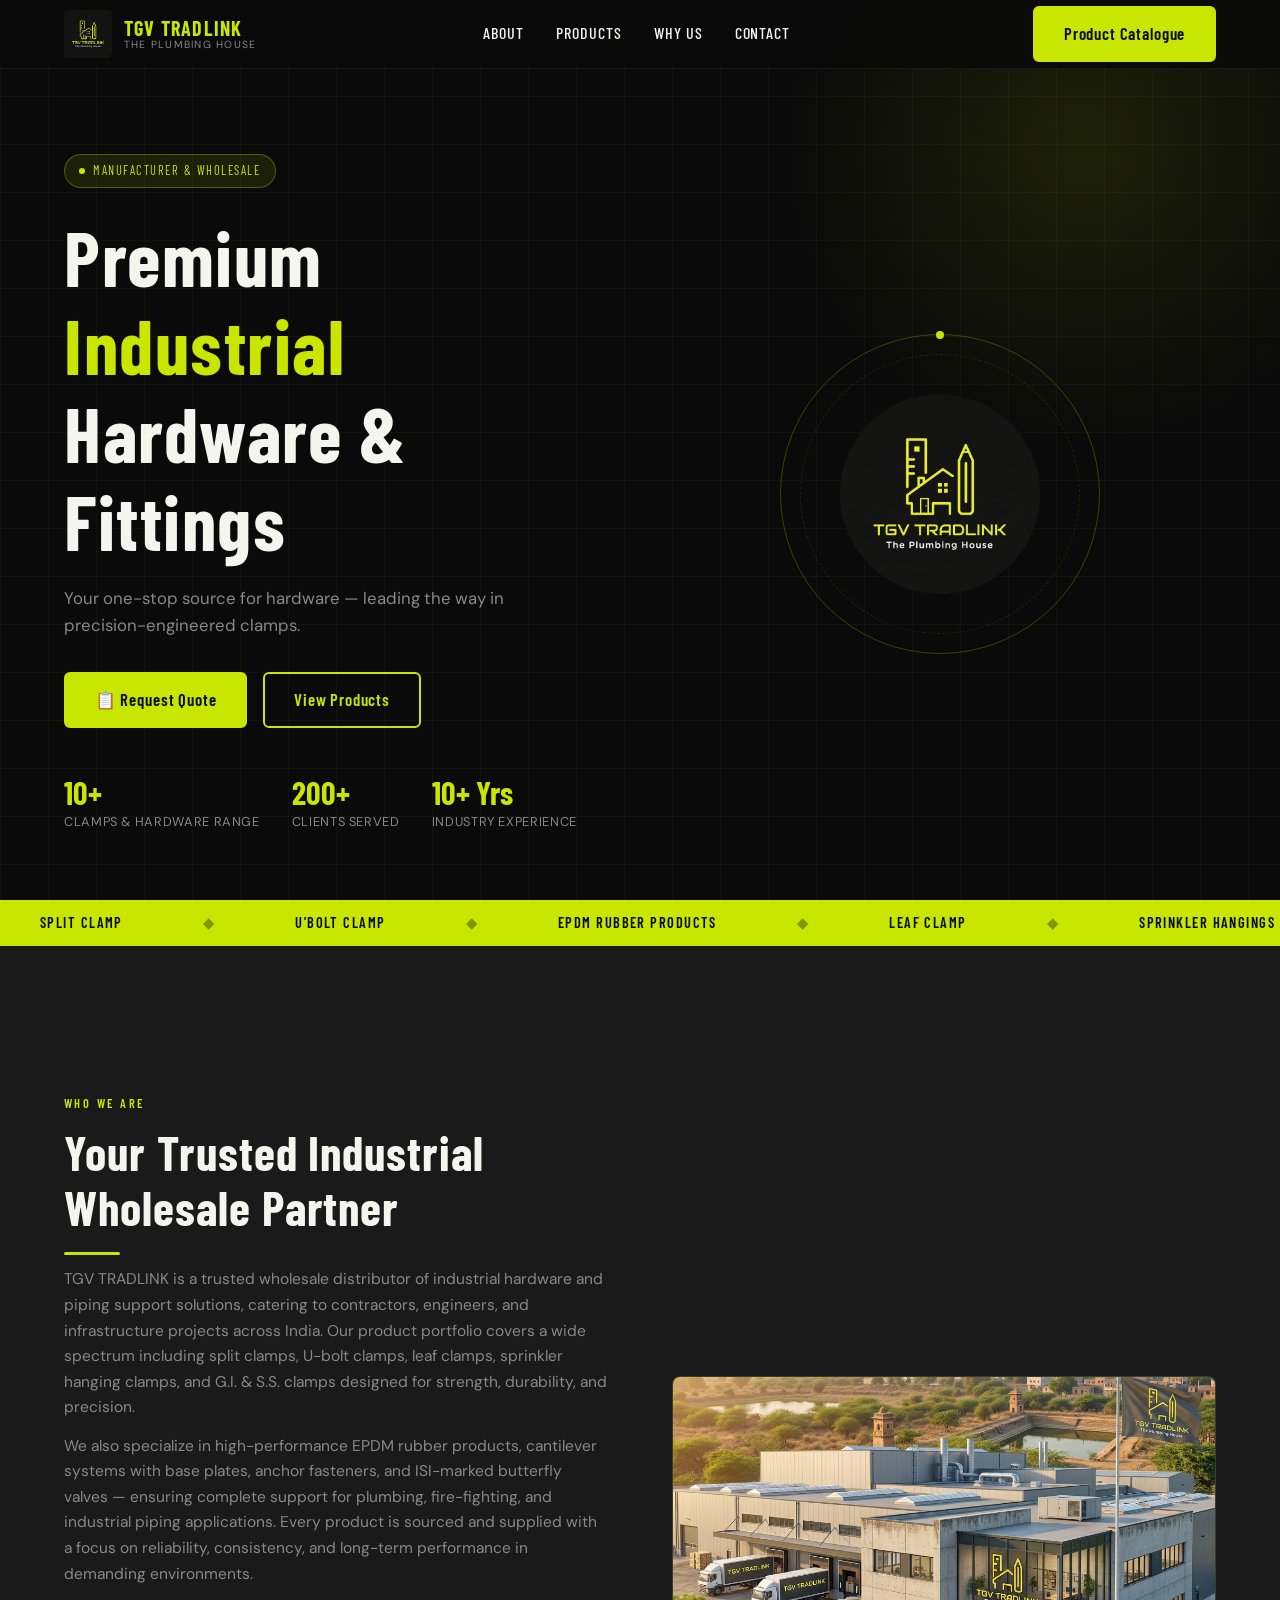
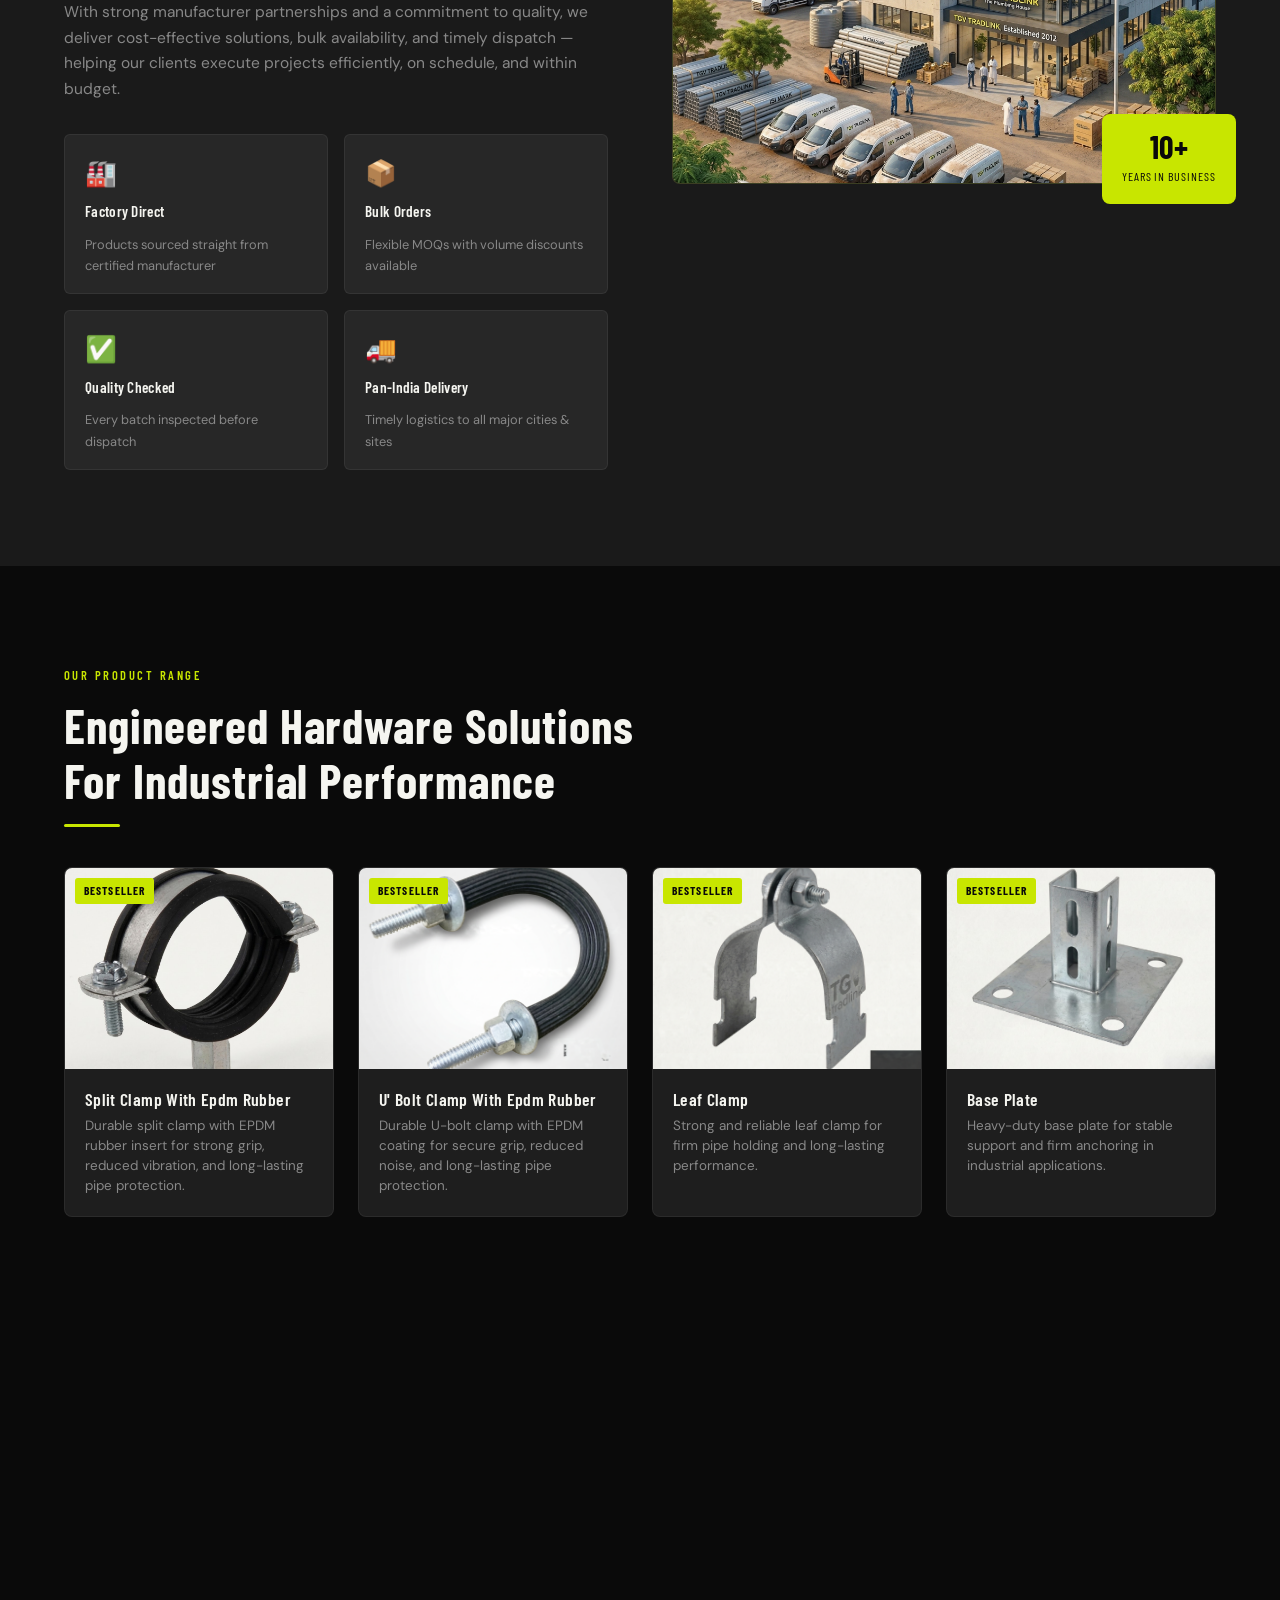
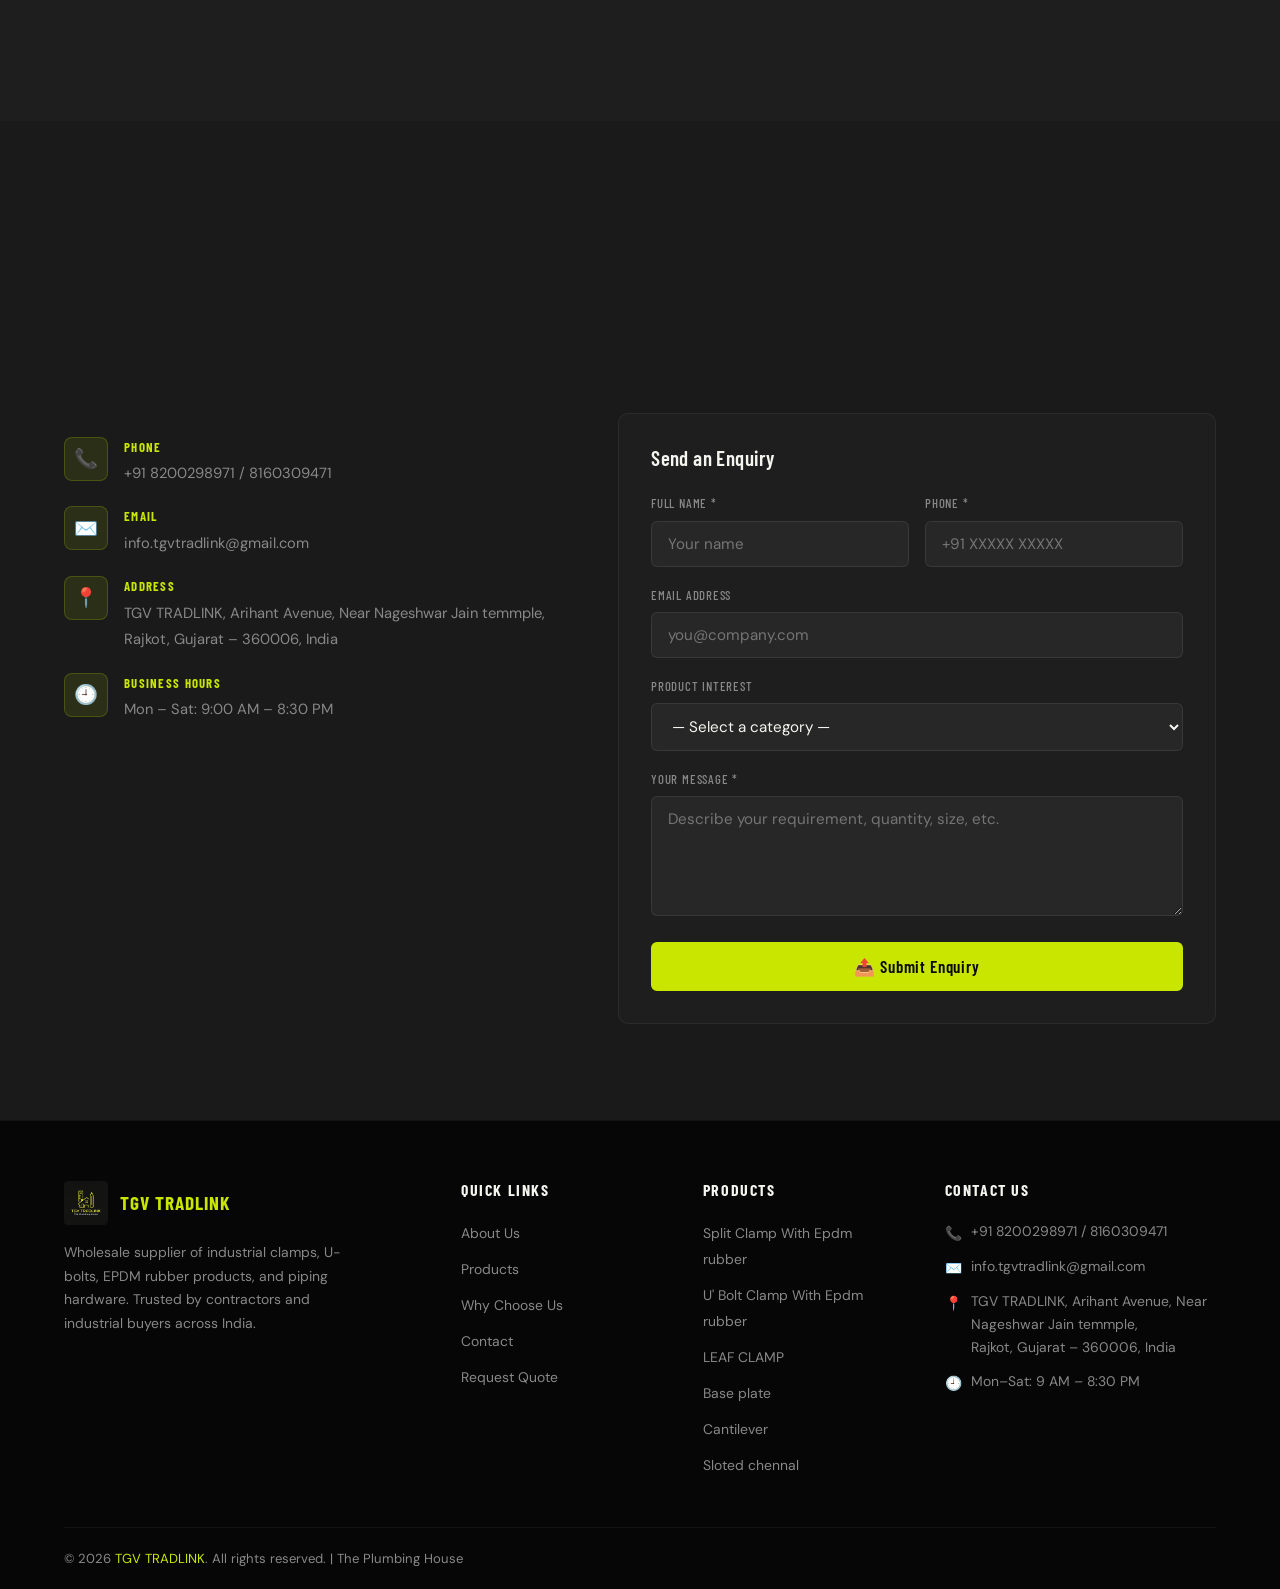
==== commit 0e6f7ffa: "price update" ====
--- a/index.html
+++ b/index.html
@@ -407,7 +407,7 @@
                 <img src="images/products/C. I. Body with S. S. plate 304.png" alt="C. I. Body with S. S. plate 304" />
               </div>
             </div>
-            <div class="product-body">C. I. Body with S. S. plate 304</h3>
+            <div class="product-body">C. I. Body Butterfly valve</h3>
               <p>Strong C.I. body with stainless steel 304 plate for enhanced strength and corrosion protection.</p>
             </div>
           </div>
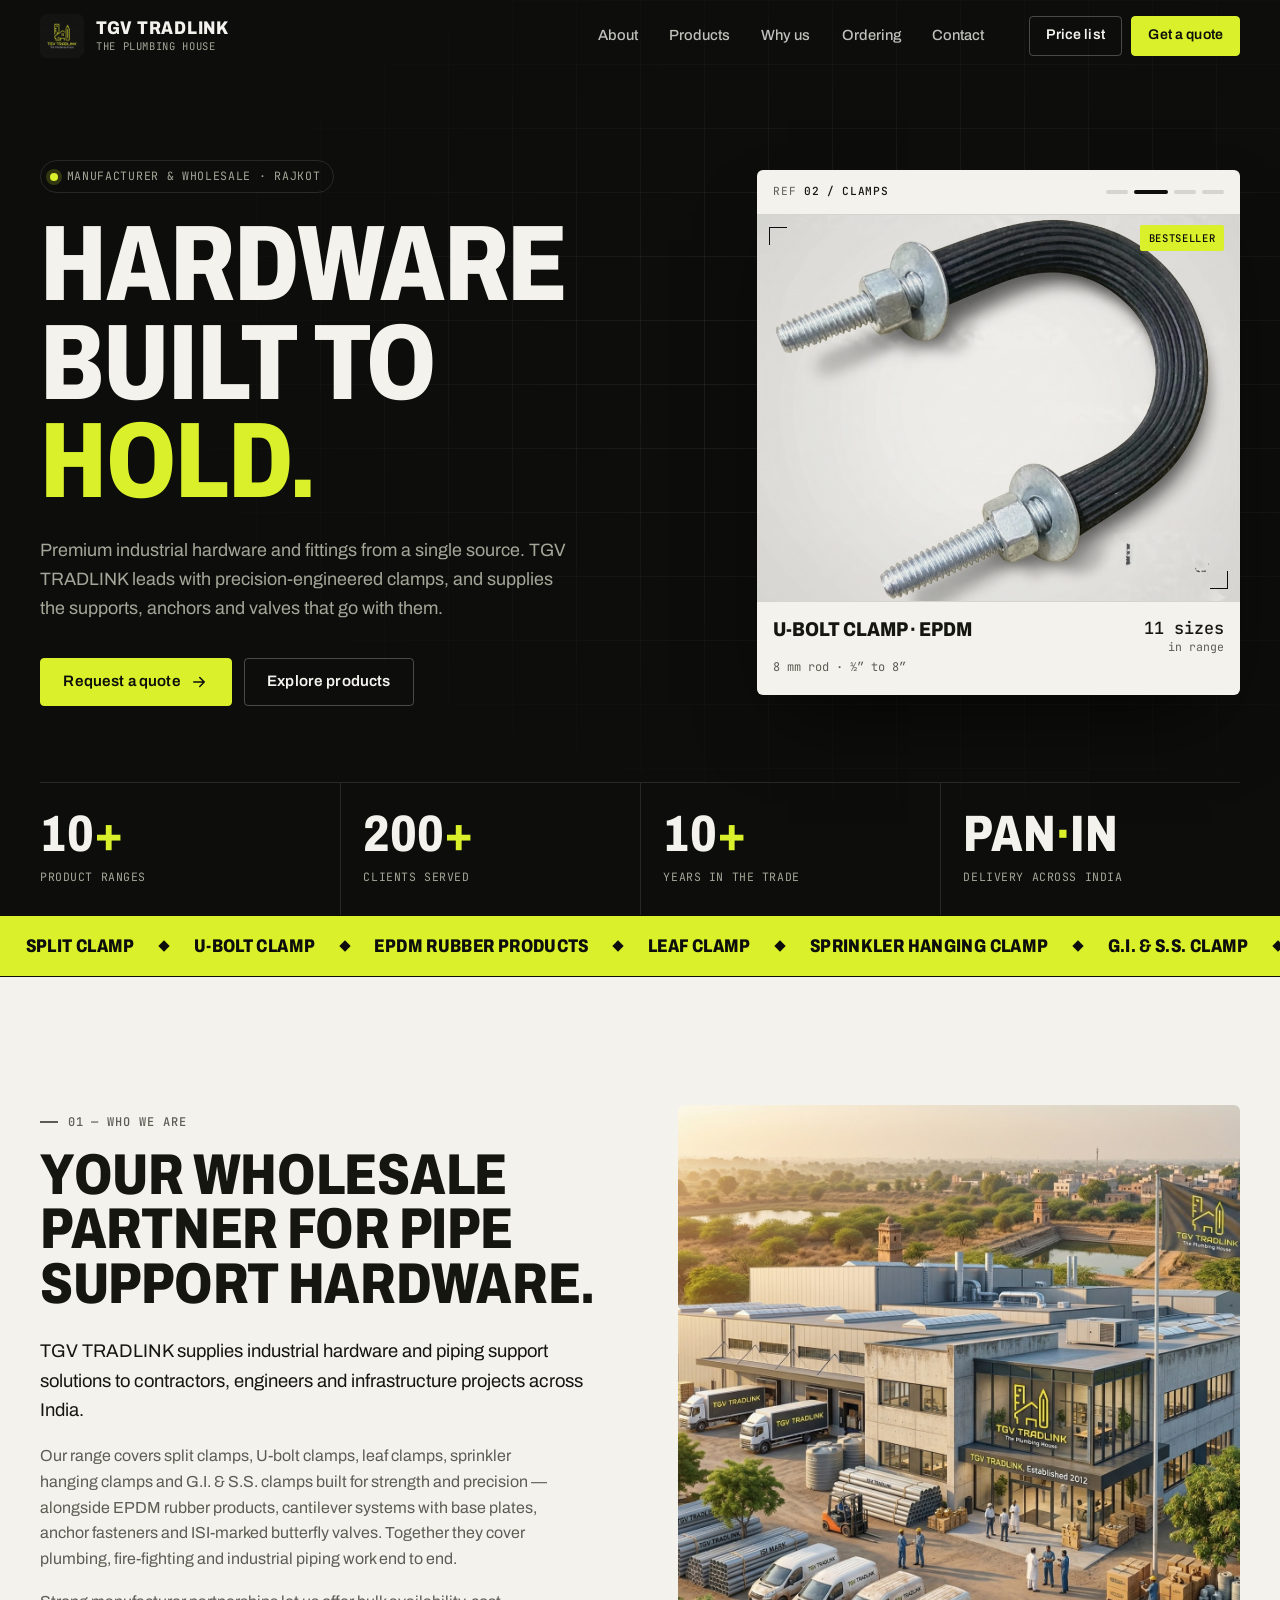
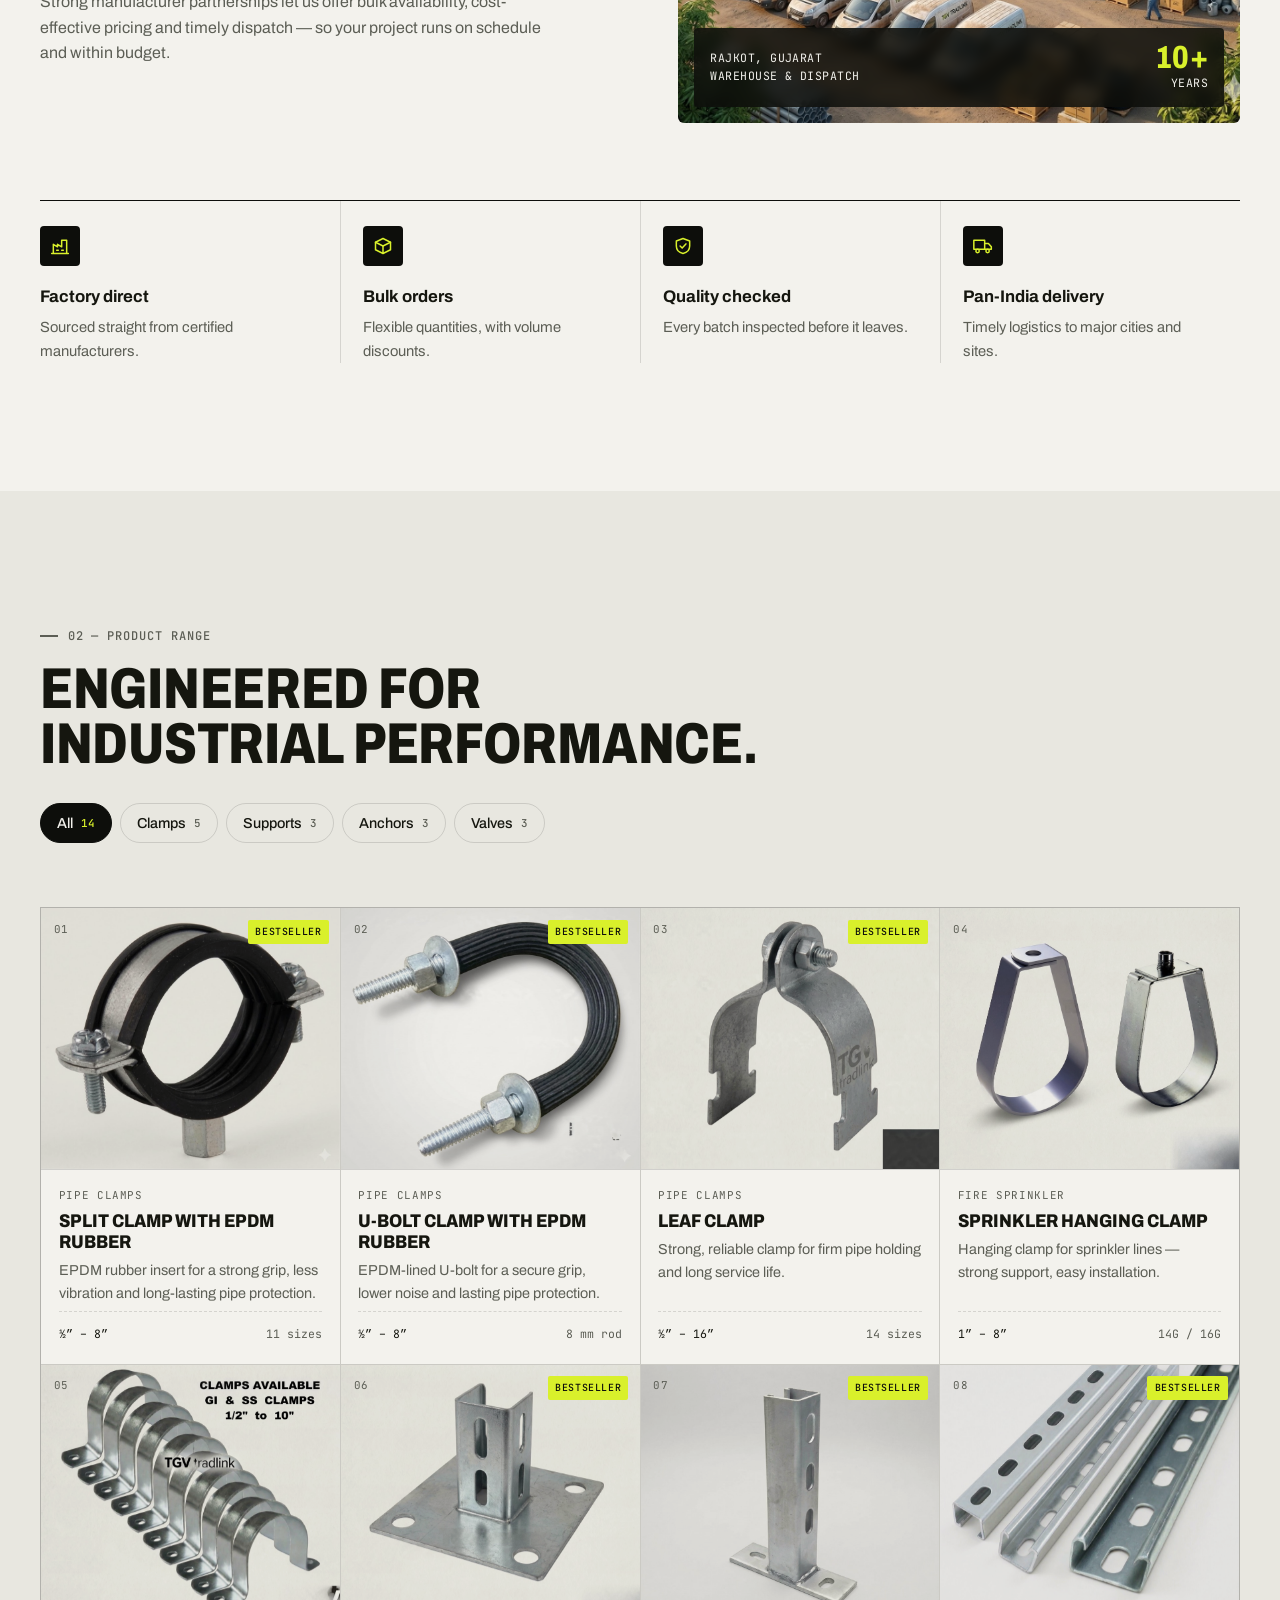
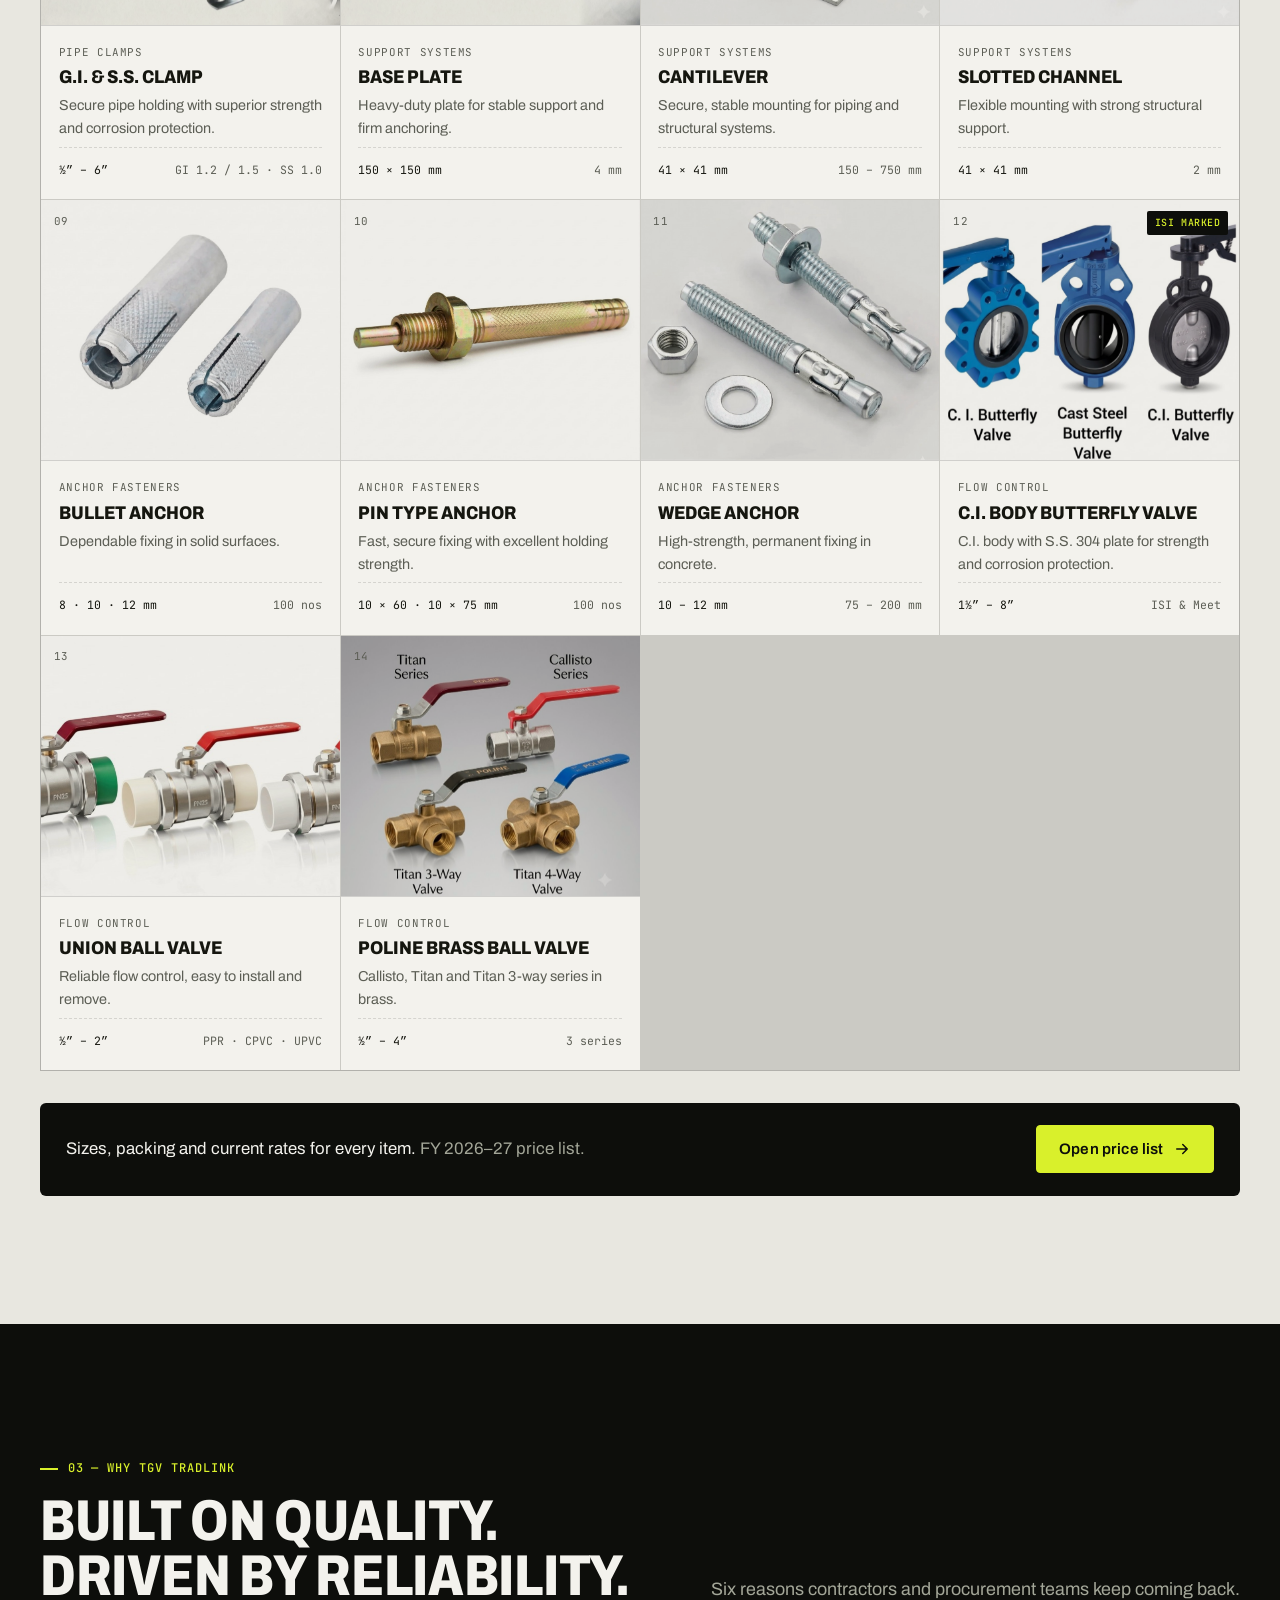
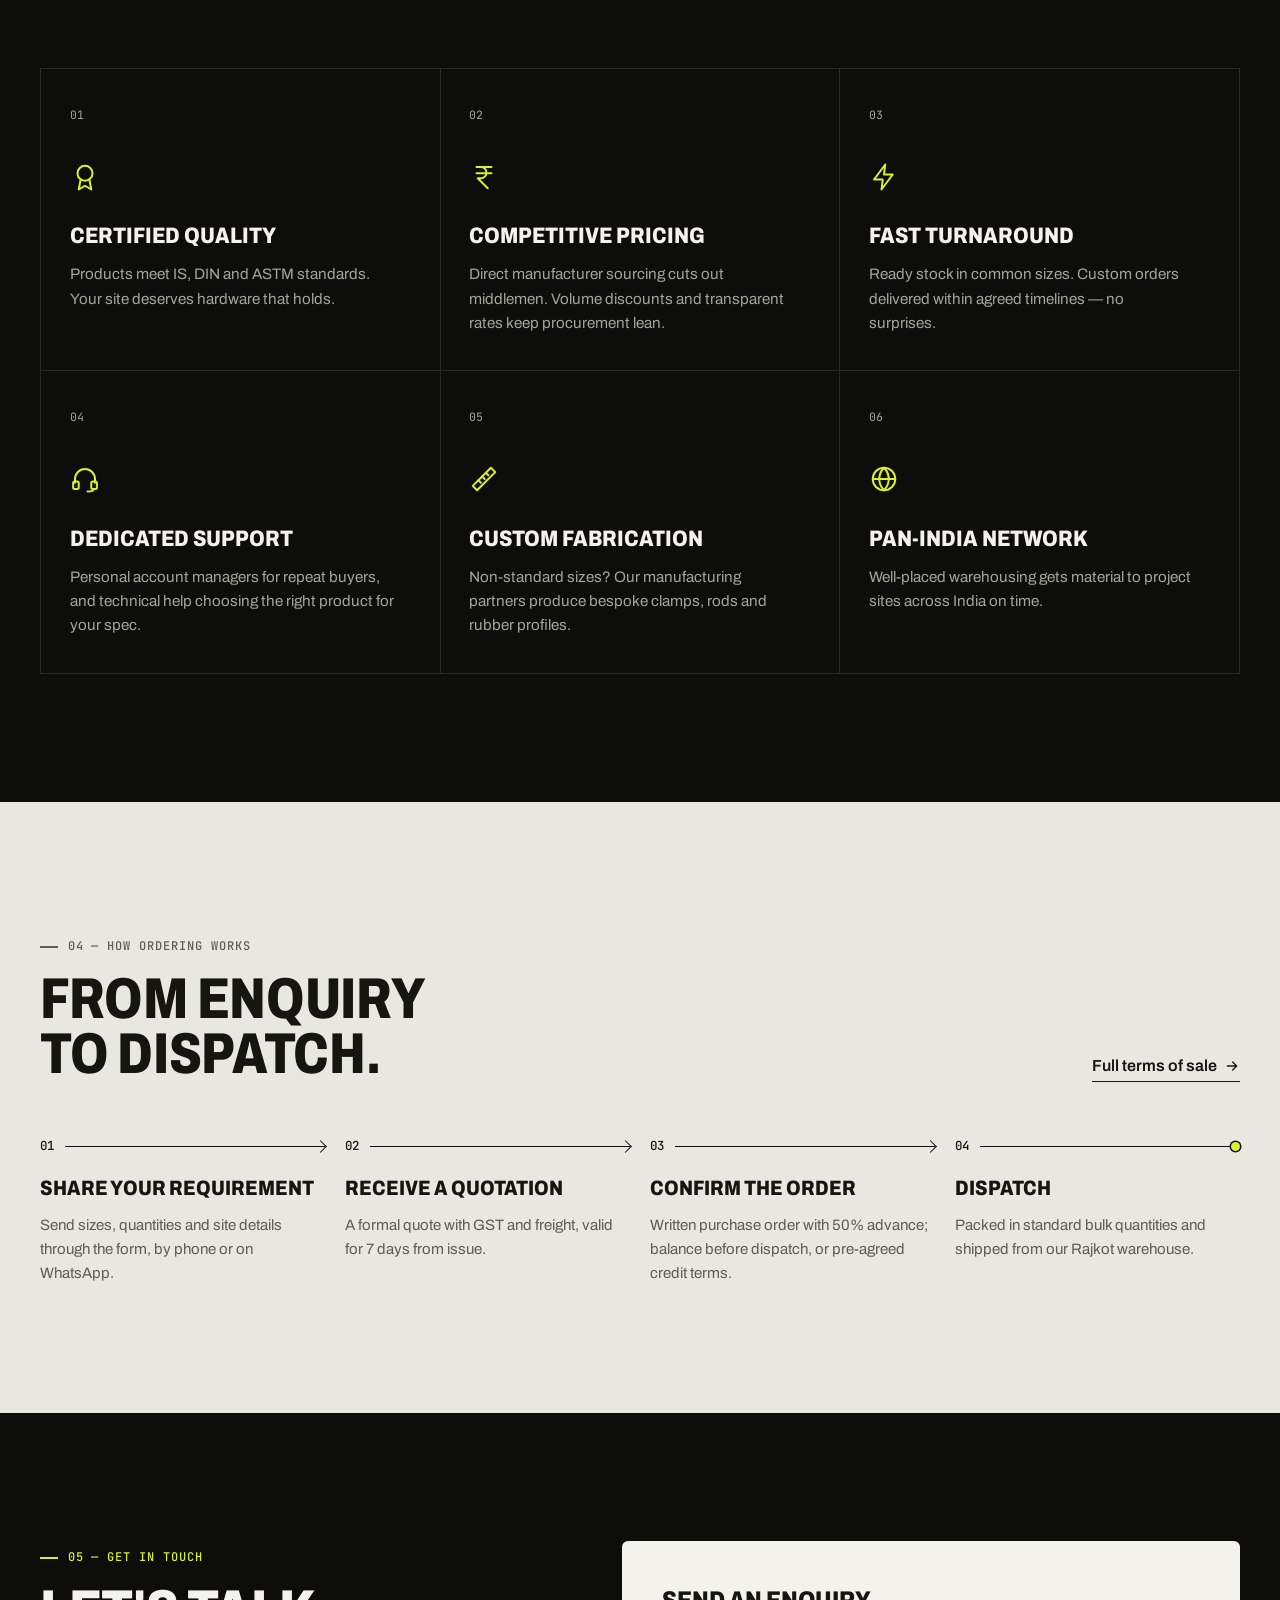
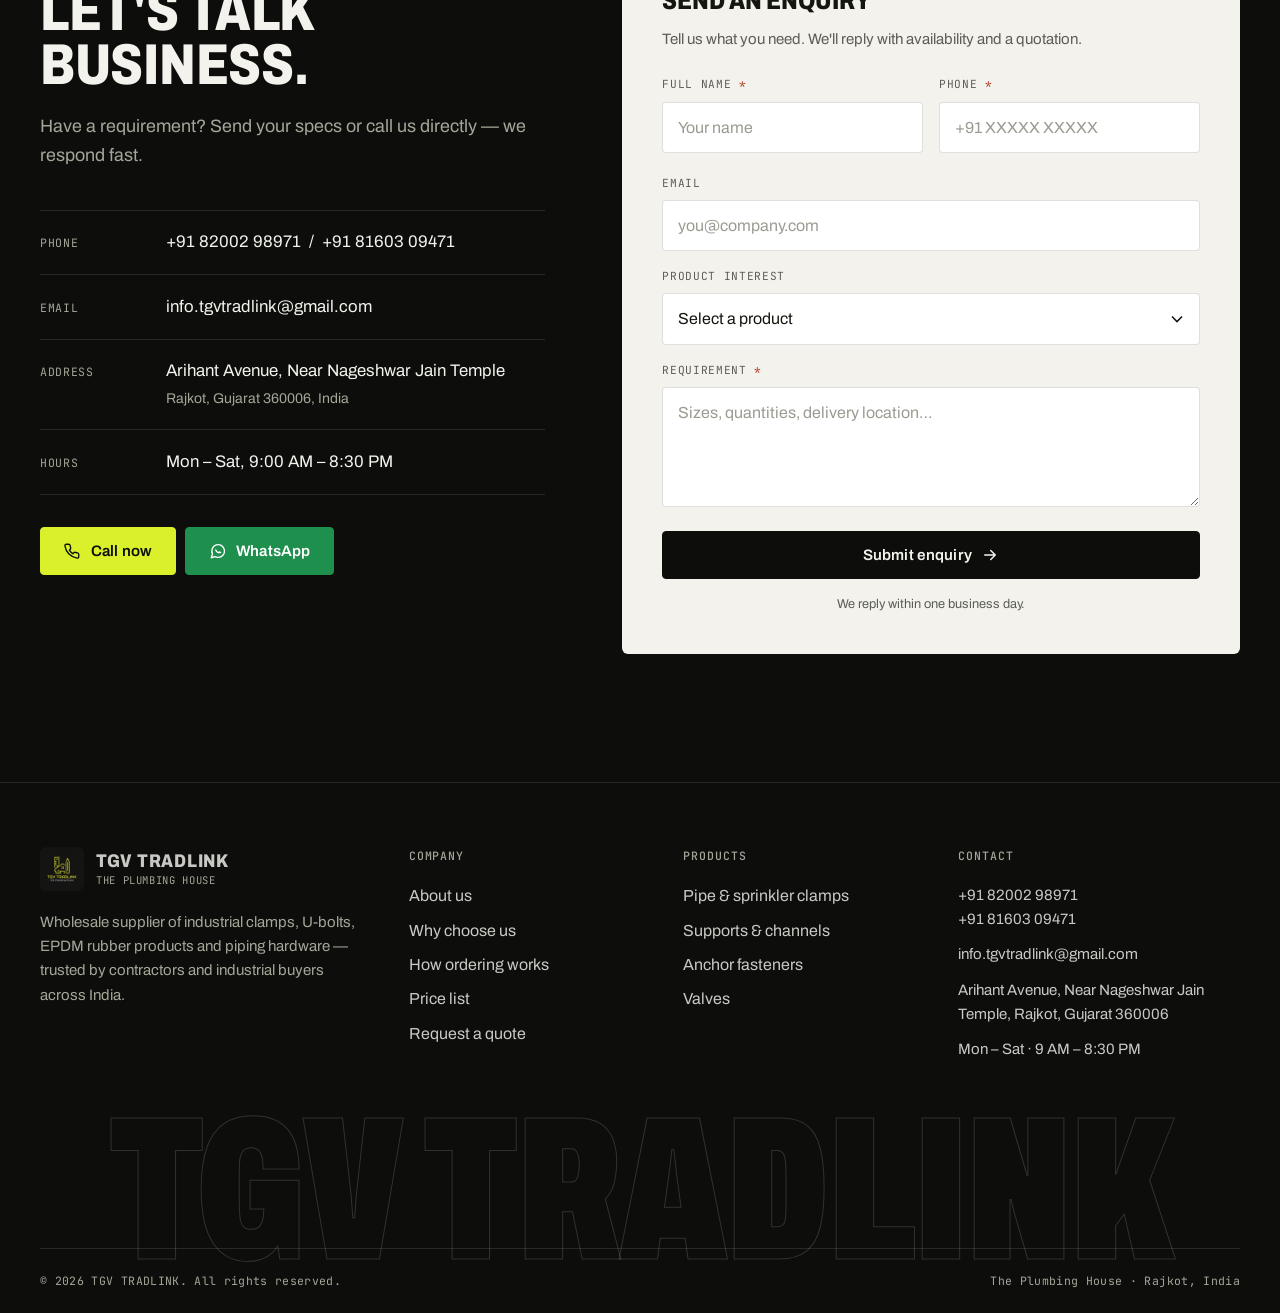
==== commit 16e748bc: "Redesign site with industrial spec-sheet look - New design system: ink/paper palette with brand lime" ====
--- a/index.html
+++ b/index.html
@@ -1,673 +1,655 @@
 <!DOCTYPE html>
-<html lang="en">
-
-  <head>
-    <meta charset="UTF-8" />
-    <meta name="viewport" content="width=device-width, initial-scale=1.0" />
-    <meta name="description"
-      content="TGV TRADLINK — Wholesale supplier of industrial clamps, U-bolts, EPDM rubber products, and piping hardware. Premium industrial fittings for contractors and engineers across India." />
-    <meta name="keywords"
-      content="Industrial clamps, U-bolt, EPDM rubber, leaf clamp, sprinkler clamp, G.I. clamp, S.S. clamp, TGV TRADLINK, plumbing hardware, industrial fittings, Rajkot supplier" />
-    <meta name="author" content="TGV TRADLINK" />
-    <title>TGV TRADLINK | Premium Industrial Clamps & Plumbing Hardware</title>
-
-    <!-- Open Graph / Facebook -->
-    <meta property="og:title" content="TGV TRADLINK | Premium Industrial Clamps & Plumbing Hardware" />
-    <meta property="og:description"
-      content="Leading supplier of industrial clamps, U-bolts, EPDM rubber products, and piping hardware. Trusted by contractors and engineers across India." />
-    <meta property="og:type" content="website" />
-    <meta property="og:url" content="https://tgv-tradlink.github.io/" />
-    <meta property="og:image" content="https://tgv-tradlink.github.io/images/TGV_logo.png" />
-
-    <!-- Twitter -->
-    <meta name="twitter:card" content="summary_large_image" />
-    <meta name="twitter:title" content="TGV TRADLINK | Premium Industrial Clamps & Plumbing Hardware" />
-    <meta name="twitter:description"
-      content="Wholesale supplier of industrial clamps, U-bolts, EPDM rubber products, and plumbing hardware across India." />
-    <meta name="twitter:image" content="https://tgv-tradlink.github.io/images/TGV_logo.png" />
-
-    <!-- Google Fonts -->
-    <link rel="preconnect" href="https://fonts.googleapis.com" />
-    <link rel="preconnect" href="https://fonts.gstatic.com" crossorigin />
-    <link
-      href="https://fonts.googleapis.com/css2?family=Barlow+Condensed:wght@400;500;600;700&family=DM+Sans:wght@400;500;600&display=swap"
-      rel="stylesheet" />
-
-    <!-- CSS -->
-    <link rel="stylesheet" href="style.css" />
-  </head>
-
-  <body>
-
-    <!-- ══════════════════════════════════════════════════════════
-     HEADER
-══════════════════════════════════════════════════════════ -->
-    <header id="header">
+<html lang="en" class="no-js">
+
+<head>
+  <meta charset="UTF-8" />
+  <meta name="viewport" content="width=device-width, initial-scale=1.0" />
+  <title>TGV TRADLINK | Industrial Clamps, Pipe Supports &amp; Valves — Rajkot</title>
+  <meta name="description"
+    content="TGV TRADLINK — manufacturer and wholesale supplier of industrial clamps, U-bolts, EPDM rubber products, pipe supports, anchor fasteners and valves. Supplying contractors and engineers across India from Rajkot." />
+  <meta name="keywords"
+    content="Industrial clamps, U-bolt, EPDM rubber, leaf clamp, sprinkler clamp, G.I. clamp, S.S. clamp, cantilever, slotted channel, anchor fastener, butterfly valve, TGV TRADLINK, plumbing hardware, Rajkot supplier" />
+  <meta name="author" content="TGV TRADLINK" />
+  <meta name="theme-color" content="#0d0e0b" />
+  <link rel="canonical" href="https://tgv-tradlink.github.io/" />
+  <link rel="icon" type="image/png" href="images/web/logo-200.png" />
+
+  <meta property="og:title" content="TGV TRADLINK | Industrial Clamps, Pipe Supports &amp; Valves" />
+  <meta property="og:description"
+    content="Manufacturer and wholesale supplier of industrial clamps, U-bolts, EPDM rubber products and piping hardware. Trusted by contractors and engineers across India." />
+  <meta property="og:type" content="website" />
+  <meta property="og:url" content="https://tgv-tradlink.github.io/" />
+  <meta property="og:image" content="https://tgv-tradlink.github.io/images/TGV_logo.png" />
+  <meta name="twitter:card" content="summary_large_image" />
+  <meta name="twitter:title" content="TGV TRADLINK | Industrial Clamps, Pipe Supports &amp; Valves" />
+  <meta name="twitter:description"
+    content="Wholesale supplier of industrial clamps, U-bolts, EPDM rubber products and plumbing hardware across India." />
+  <meta name="twitter:image" content="https://tgv-tradlink.github.io/images/TGV_logo.png" />
+
+  <link rel="preconnect" href="https://fonts.googleapis.com" />
+  <link rel="preconnect" href="https://fonts.gstatic.com" crossorigin />
+  <link
+    href="https://fonts.googleapis.com/css2?family=Archivo:wdth,wght@62..125,300..900&family=JetBrains+Mono:wght@400;500&display=swap"
+    rel="stylesheet" />
+  <link rel="stylesheet" href="style.css?v=5" />
+</head>
+
+<body>
+
+  <!-- Icon sprite -->
+  <svg width="0" height="0" style="position:absolute" aria-hidden="true">
+    <defs>
+      <symbol id="i-arrow" viewBox="0 0 24 24" fill="none" stroke="currentColor" stroke-width="2" stroke-linecap="round" stroke-linejoin="round"><path d="M5 12h14M13 6l6 6-6 6"/></symbol>
+      <symbol id="i-factory" viewBox="0 0 24 24" fill="none" stroke="currentColor" stroke-width="1.8" stroke-linecap="round" stroke-linejoin="round"><path d="M2 21h20M4 21V10l5 3v-3l5 3V5h6v16"/><path d="M8 17h2M14 17h2"/></symbol>
+      <symbol id="i-boxes" viewBox="0 0 24 24" fill="none" stroke="currentColor" stroke-width="1.8" stroke-linecap="round" stroke-linejoin="round"><path d="M3 7.5L12 3l9 4.5-9 4.5-9-4.5z"/><path d="M3 7.5v9L12 21l9-4.5v-9M12 12v9"/></symbol>
+      <symbol id="i-shield" viewBox="0 0 24 24" fill="none" stroke="currentColor" stroke-width="1.8" stroke-linecap="round" stroke-linejoin="round"><path d="M12 3l8 3v6c0 5-3.5 8-8 9-4.5-1-8-4-8-9V6l8-3z"/><path d="M8.5 12l2.5 2.5 4.5-5"/></symbol>
+      <symbol id="i-truck" viewBox="0 0 24 24" fill="none" stroke="currentColor" stroke-width="1.8" stroke-linecap="round" stroke-linejoin="round"><path d="M1 5h13v11H1zM14 9h4.5L22 13v3h-8"/><circle cx="5.5" cy="18" r="2"/><circle cx="17.5" cy="18" r="2"/></symbol>
+      <symbol id="i-award" viewBox="0 0 24 24" fill="none" stroke="currentColor" stroke-width="1.6" stroke-linecap="round" stroke-linejoin="round"><circle cx="12" cy="9" r="6"/><path d="M8.5 14L7 22l5-3 5 3-1.5-8"/></symbol>
+      <symbol id="i-rupee" viewBox="0 0 24 24" fill="none" stroke="currentColor" stroke-width="1.6" stroke-linecap="round" stroke-linejoin="round"><path d="M6 4h12M6 9h12M15 21L7 13h2.5a4.5 4.5 0 000-9"/></symbol>
+      <symbol id="i-bolt" viewBox="0 0 24 24" fill="none" stroke="currentColor" stroke-width="1.6" stroke-linecap="round" stroke-linejoin="round"><path d="M13 2L4 14h7l-1 8 9-12h-7l1-8z"/></symbol>
+      <symbol id="i-headset" viewBox="0 0 24 24" fill="none" stroke="currentColor" stroke-width="1.6" stroke-linecap="round" stroke-linejoin="round"><path d="M4 15v-3a8 8 0 0116 0v3"/><rect x="2.5" y="14" width="4.5" height="6" rx="1.2"/><rect x="17" y="14" width="4.5" height="6" rx="1.2"/><path d="M19 20c0 1.5-2 2-5 2"/></symbol>
+      <symbol id="i-ruler" viewBox="0 0 24 24" fill="none" stroke="currentColor" stroke-width="1.6" stroke-linecap="round" stroke-linejoin="round"><path d="M3 17.5L17.5 3 21 6.5 6.5 21z"/><path d="M7.5 13l2 2M10.5 10l2 2M13.5 7l2 2"/></symbol>
+      <symbol id="i-globe" viewBox="0 0 24 24" fill="none" stroke="currentColor" stroke-width="1.6" stroke-linecap="round" stroke-linejoin="round"><circle cx="12" cy="12" r="9"/><path d="M3 12h18M12 3c2.5 2.6 3.8 5.6 3.8 9s-1.3 6.4-3.8 9c-2.5-2.6-3.8-5.6-3.8-9S9.5 5.6 12 3z"/></symbol>
+      <symbol id="i-phone" viewBox="0 0 24 24" fill="none" stroke="currentColor" stroke-width="1.8" stroke-linecap="round" stroke-linejoin="round"><path d="M21 16.5v3a2 2 0 01-2.2 2A19.5 19.5 0 012.5 5.2 2 2 0 014.5 3h3a2 2 0 012 1.7c.1 1 .4 1.9.7 2.8a2 2 0 01-.5 2.1L8.4 10.9a16 16 0 004.7 4.7l1.3-1.3a2 2 0 012.1-.5c.9.3 1.8.6 2.8.7a2 2 0 011.7 2z"/></symbol>
+      <symbol id="i-chat" viewBox="0 0 24 24" fill="none" stroke="currentColor" stroke-width="1.8" stroke-linecap="round" stroke-linejoin="round"><path d="M3 21l1.7-5A8.5 8.5 0 1112 20.5a8.6 8.6 0 01-4-1z"/><path d="M9 10.5c.3 1.6 2 3.3 3.8 3.8l1-1 1.7.8"/></symbol>
+      <symbol id="i-check" viewBox="0 0 24 24" fill="none" stroke="currentColor" stroke-width="2.4" stroke-linecap="round" stroke-linejoin="round"><path d="M5 12.5l4.5 4.5L19 7.5"/></symbol>
+      <symbol id="i-doc" viewBox="0 0 24 24" fill="none" stroke="currentColor" stroke-width="1.8" stroke-linecap="round" stroke-linejoin="round"><path d="M14 3H6a1 1 0 00-1 1v16a1 1 0 001 1h12a1 1 0 001-1V8z"/><path d="M14 3v5h5M9 13h6M9 17h6"/></symbol>
+    </defs>
+  </svg>
+
+  <!-- ═══ HEADER ═══ -->
+  <header class="site-header" id="header">
+    <div class="container header-inner">
+      <a href="#top" class="brand" aria-label="TGV TRADLINK home">
+        <img src="images/web/logo-200.png" alt="TGV TRADLINK logo" width="44" height="44" />
+        <span class="brand-text">
+          <span class="brand-name">TGV TRADLINK</span>
+          <span class="brand-tag">The Plumbing House</span>
+        </span>
+      </a>
+
+      <nav class="nav" aria-label="Primary">
+        <a href="#about">About</a>
+        <a href="#products">Products</a>
+        <a href="#why">Why us</a>
+        <a href="#process">Ordering</a>
+        <a href="#contact">Contact</a>
+      </nav>
+
+      <div class="header-cta">
+        <a href="catalogue.html" class="btn btn--ghost btn--sm on-dark" style="color:var(--paper);border-color:rgba(255,255,255,.25)">Price list</a>
+        <a href="#contact" class="btn btn--lime btn--sm">Get a quote</a>
+      </div>
+
+      <button class="menu-btn" id="hamburger" aria-label="Open menu" aria-expanded="false" aria-controls="mobileNav">
+        <span></span><span></span><span></span>
+      </button>
+    </div>
+  </header>
+
+  <nav class="mobile-nav" id="mobileNav" aria-label="Mobile">
+    <a class="m-link" href="#about">About <span>01</span></a>
+    <a class="m-link" href="#products">Products <span>02</span></a>
+    <a class="m-link" href="#why">Why us <span>03</span></a>
+    <a class="m-link" href="#process">Ordering <span>04</span></a>
+    <a class="m-link" href="#contact">Contact <span>05</span></a>
+    <div class="m-actions">
+      <a href="#contact" class="btn btn--lime">Get a quote</a>
+      <a href="catalogue.html" class="btn btn--ghost" style="color:var(--paper);border-color:rgba(255,255,255,.25)">View price list</a>
+    </div>
+  </nav>
+
+  <main id="top">
+
+    <!-- ═══ HERO ═══ -->
+    <section class="hero on-dark" id="hero">
       <div class="container">
-        <nav class="nav-inner">
-          <!-- Logo -->
-          <a href="#hero" class="nav-logo">
-            <img src="images/TGV_logo.png" alt="TGV TRADLINK Logo" />
-            <div class="nav-logo-text">
-              <span class="brand">TGV TRADLINK</span>
-              <span class="tagline">The Plumbing House</span>
-            </div>
-          </a>
-
-          <!-- Desktop links -->
-          <ul class="nav-links">
-            <li><a href="#about">About</a></li>
-            <li><a href="#products">Products</a></li>
-            <li><a href="#why">Why Us</a></li>
-            <li><a href="#contact">Contact</a></li>
-          </ul>
-
-          <a href="catalogue.html" class="btn btn-primary nav-cta">Product Catalogue</a>
-
-          <!-- Hamburger -->
-          <button class="nav-hamburger" id="hamburger" aria-label="Toggle menu">
-            <span></span><span></span><span></span>
-          </button>
-        </nav>
-
-        <!-- Mobile nav -->
-        <div class="nav-mobile" id="mobileNav">
-          <a href="#about">About</a>
-          <a href="#products">Products</a>
-          <a href="#why">Why Us</a>
-          <a href="#contact">Contact</a>
-          <a href="catalogue.html" class="btn btn-primary" style="align-self:flex-start;margin-top:.5rem;">Product
-            Catalogue</a>
-        </div>
-      </div>
-    </header>
-
-
-    <!-- ══════════════════════════════════════════════════════════
-     HERO
-══════════════════════════════════════════════════════════ -->
-    <section id="hero">
-      <div class="hero-bg"></div>
-      <div class="hero-glow"></div>
-
-      <div class="hero-inner">
-        <!-- Left content -->
-        <div class="hero-content">
-          <div class="hero-badge"><span class="dot"></span>Manufacturer & Wholesale</div>
-
-          <h1 class="hero-title">
-            Premium <em>Industrial</em><br>
-            Hardware &amp; Fittings
-          </h1>
-
-          <p class="hero-desc">
-            Your one-stop source for hardware — leading the way in precision-engineered clamps.
-          </p>
-
-          <div class="hero-btns">
-            <a href="#contact" class="btn btn-primary">📋 Request Quote</a>
-            <a href="#products" class="btn btn-outline">View Products</a>
-          </div>
-
-          <div class="hero-stats">
-            <div class="hero-stat" data-count="10" data-suffix="+">
-              <strong>0+</strong>
-              <span>Clamps & Hardware Range</span>
-            </div>
-            <div class="hero-stat" data-count="200" data-suffix="+">
-              <strong>0+</strong>
-              <span>Clients Served</span>
-            </div>
-            <div class="hero-stat" data-count="10" data-suffix="+ Yrs">
-              <strong>0</strong>
-              <span>Industry Experience</span>
-            </div>
-          </div>
-        </div>
-
-        <!-- Right: logo visual -->
-        <div class="hero-visual">
-          <div class="hero-logo-frame">
-            <div class="hero-logo-ring"></div>
-            <div class="hero-logo-ring-2"></div>
-            <img src="images/TGV_logo.png" alt="TGV TRADLINK" class="hero-logo-img" />
-          </div>
+        <div class="hero-grid">
+          <div class="hero-copy">
+            <span class="hero-badge"><i></i>Manufacturer &amp; wholesale · Rajkot</span>
+            <h1 class="display">Hardware<br>built to <span class="hl">hold.</span></h1>
+            <p class="lead">
+              Premium industrial hardware and fittings from a single source. TGV TRADLINK leads with
+              precision-engineered clamps, and supplies the supports, anchors and valves that go with them.
+            </p>
+            <div class="hero-actions">
+              <a href="#contact" class="btn btn--lime">Request a quote <svg class="arrow"><use href="#i-arrow"/></svg></a>
+              <a href="#products" class="btn btn--ghost">Explore products</a>
+            </div>
+          </div>
+
+          <div class="hero-visual">
+            <div class="spec-card" id="specCard" data-slides='[
+              {"code":"01 / Clamps","name":"Split Clamp · EPDM","specs":"2.0 × 20 mm strip · ½″ to 8″","price":"11 sizes"},
+              {"code":"02 / Clamps","name":"U-Bolt Clamp · EPDM","specs":"8 mm rod · ½″ to 8″","price":"11 sizes"},
+              {"code":"03 / Clamps","name":"Leaf Clamp","specs":"1.5 & 2 × 32 mm · ½″ to 16″","price":"14 sizes"},
+              {"code":"07 / Supports","name":"Cantilever","specs":"41 × 41 mm · 2 mm · 150–750 mm","price":"8 lengths"}
+            ]'>
+              <div class="spec-card-top">
+                <span>Ref <b data-spec="code">01 / Clamps</b></span>
+                <div class="spec-dots" role="group" aria-label="Featured products">
+                  <button aria-label="Split clamp"></button>
+                  <button aria-label="U-bolt clamp"></button>
+                  <button aria-label="Leaf clamp"></button>
+                  <button aria-label="Cantilever"></button>
+                </div>
+              </div>
+              <span class="spec-tag">Bestseller</span>
+              <div class="spec-stage">
+                <img src="images/web/split-clamp.jpg" alt="Split clamp with EPDM rubber lining" class="on" />
+                <img src="images/web/u-bolt-clamp.jpg" alt="U-bolt clamp with EPDM rubber" loading="lazy" />
+                <img src="images/web/leaf-clamp.jpg" alt="Leaf clamp" loading="lazy" />
+                <img src="images/web/cantilever.jpg" alt="Cantilever support with base plate" loading="lazy" />
+              </div>
+              <div class="spec-meta">
+                <h3 data-spec="name">Split Clamp · EPDM</h3>
+                <div class="price"><b data-spec="price">11 sizes</b>in range</div>
+                <div class="specs" data-spec="specs">2.0 × 20 mm strip · ½″ to 8″</div>
+              </div>
+            </div>
+          </div>
+        </div>
+
+        <div class="stats">
+          <div class="stat"><strong><span data-count="10">10</span><em>+</em></strong><span>Product ranges</span></div>
+          <div class="stat"><strong><span data-count="200">200</span><em>+</em></strong><span>Clients served</span></div>
+          <div class="stat"><strong><span data-count="10">10</span><em>+</em></strong><span>Years in the trade</span></div>
+          <div class="stat"><strong>PAN<em>·</em>IN</strong><span>Delivery across India</span></div>
         </div>
       </div>
     </section>
 
-
-    <!-- ══════════════════════════════════════════════════════════
-     TICKER
-══════════════════════════════════════════════════════════ -->
-    <div class="ticker-wrap">
-      <div class="ticker-inner">
-        <!-- Duplicated for seamless loop -->
-        <span>Split Clamp</span><span class="sep">◆</span>
-        <span>U'Bolt Clamp</span><span class="sep">◆</span>
-        <span>EPDM Rubber Products</span><span class="sep">◆</span>
-        <span>Leaf Clamp</span><span class="sep">◆</span>
-        <span>Sprinkler Hangings Clamp</span><span class="sep">◆</span>
-        <span>G.I. & S.S. CLAMP</span><span class="sep">◆</span>
-        <span>Cantilever : Base plate</span><span class="sep">◆</span>
-        <span>Anchor Fastener</span><span class="sep">◆</span>
-        <span>Poline Butterfly Valve ISI</span><span class="sep">◆</span>
-        <!-- repeat -->
-        <span>Split Clamp</span><span class="sep">◆</span>
-        <span>U'Bolt Clamp</span><span class="sep">◆</span>
-        <span>EPDM Rubber Products</span><span class="sep">◆</span>
-        <span>Leaf Clamp</span><span class="sep">◆</span>
-        <span>Sprinkler Hangings Clamp</span><span class="sep">◆</span>
-        <span>G.I. & S.S. CLAMP</span><span class="sep">◆</span>
-        <span>Cantilever : Base plate</span><span class="sep">◆</span>
-        <span>Anchor Fastener</span><span class="sep">◆</span>
+    <!-- ═══ MARQUEE ═══ -->
+    <div class="marquee" aria-hidden="true">
+      <div class="marquee-track">
+        <span>Split Clamp</span><span>U-Bolt Clamp</span><span>EPDM Rubber Products</span><span>Leaf Clamp</span>
+        <span>Sprinkler Hanging Clamp</span><span>G.I. &amp; S.S. Clamp</span><span>Cantilever &amp; Base Plate</span>
+        <span>Slotted Channel</span><span>Anchor Fasteners</span><span>ISI Butterfly Valve</span><span>Brass Ball Valve</span>
+        <span>Split Clamp</span><span>U-Bolt Clamp</span><span>EPDM Rubber Products</span><span>Leaf Clamp</span>
+        <span>Sprinkler Hanging Clamp</span><span>G.I. &amp; S.S. Clamp</span><span>Cantilever &amp; Base Plate</span>
+        <span>Slotted Channel</span><span>Anchor Fasteners</span><span>ISI Butterfly Valve</span><span>Brass Ball Valve</span>
       </div>
     </div>
 
-
-    <!-- ══════════════════════════════════════════════════════════
-     ABOUT
-══════════════════════════════════════════════════════════ -->
-    <section id="about" class="section section--dark">
+    <!-- ═══ ABOUT ═══ -->
+    <section class="section" id="about">
       <div class="container">
         <div class="about-grid">
-
-          <!-- Text -->
-          <div class="about-text reveal">
-            <span class="section-label">Who We Are</span>
-            <h2>Your Trusted Industrial<br>Wholesale Partner</h2>
-            <div class="heading-line"></div>
-
+          <div class="about-copy reveal">
+            <span class="eyebrow">01 — Who we are</span>
+            <h2 class="h2">Your wholesale partner for pipe support hardware.</h2>
+            <p class="first">
+              TGV TRADLINK supplies industrial hardware and piping support solutions to contractors,
+              engineers and infrastructure projects across India.
+            </p>
             <p>
-              TGV TRADLINK is a trusted wholesale distributor of industrial hardware and
-              piping support solutions, catering to contractors, engineers, and infrastructure
-              projects across India. Our product portfolio covers a wide spectrum including
-              split clamps, U-bolt clamps, leaf clamps, sprinkler hanging clamps, and
-              G.I. & S.S. clamps designed for strength, durability, and precision.
+              Our range covers split clamps, U-bolt clamps, leaf clamps, sprinkler hanging clamps and
+              G.I. &amp; S.S. clamps built for strength and precision — alongside EPDM rubber products,
+              cantilever systems with base plates, anchor fasteners and ISI-marked butterfly valves.
+              Together they cover plumbing, fire-fighting and industrial piping work end to end.
             </p>
-
             <p>
-              We also specialize in high-performance EPDM rubber products, cantilever systems
-              with base plates, anchor fasteners, and ISI-marked butterfly valves — ensuring
-              complete support for plumbing, fire-fighting, and industrial piping applications.
-              Every product is sourced and supplied with a focus on reliability, consistency,
-              and long-term performance in demanding environments.
+              Strong manufacturer partnerships let us offer bulk availability, cost-effective pricing and
+              timely dispatch — so your project runs on schedule and within budget.
             </p>
-
-            <p>
-              With strong manufacturer partnerships and a commitment to quality, we deliver
-              cost-effective solutions, bulk availability, and timely dispatch — helping our
-              clients execute projects efficiently, on schedule, and within budget.
-            </p>
-
-            <div class="about-highlights">
-              <div class="highlight-card reveal reveal-delay-1">
-                <div class="icon">🏭</div>
-                <h4>Factory Direct</h4>
-                <p>Products sourced straight from certified manufacturer</p>
-              </div>
-              <div class="highlight-card reveal reveal-delay-2">
-                <div class="icon">📦</div>
-                <h4>Bulk Orders</h4>
-                <p>Flexible MOQs with volume discounts available</p>
-              </div>
-              <div class="highlight-card reveal reveal-delay-3">
-                <div class="icon">✅</div>
-                <h4>Quality Checked</h4>
-                <p>Every batch inspected before dispatch</p>
-              </div>
-              <div class="highlight-card reveal reveal-delay-4">
-                <div class="icon">🚚</div>
-                <h4>Pan-India Delivery</h4>
-                <p>Timely logistics to all major cities & sites</p>
-              </div>
-            </div>
-          </div>
-
-          <!-- Visual -->
-          <div class="about-visual reveal reveal-delay-2">
-            <div class="about-img-wrap">
-              <img src="images/company-facility.png" alt="TGV Tradlink Facility" class="about-img" />
-            </div>
-            <div class="about-badge">
-              <strong>10+</strong>
-              <span>Years in Business</span>
-            </div>
-          </div>
-
+          </div>
+
+          <div class="about-media reveal d2">
+            <figure>
+              <img src="images/web/facility.jpg" alt="TGV TRADLINK warehouse and dispatch facility" loading="lazy" />
+              <figcaption>
+                <span>Rajkot, Gujarat<br>Warehouse &amp; dispatch</span>
+                <span style="text-align:right"><strong>10+</strong><br>years</span>
+              </figcaption>
+            </figure>
+          </div>
+        </div>
+
+        <div class="pillars">
+          <div class="pillar reveal">
+            <div class="ico"><svg><use href="#i-factory"/></svg></div>
+            <h3>Factory direct</h3>
+            <p>Sourced straight from certified manufacturers.</p>
+          </div>
+          <div class="pillar reveal d1">
+            <div class="ico"><svg><use href="#i-boxes"/></svg></div>
+            <h3>Bulk orders</h3>
+            <p>Flexible quantities, with volume discounts.</p>
+          </div>
+          <div class="pillar reveal d2">
+            <div class="ico"><svg><use href="#i-shield"/></svg></div>
+            <h3>Quality checked</h3>
+            <p>Every batch inspected before it leaves.</p>
+          </div>
+          <div class="pillar reveal d3">
+            <div class="ico"><svg><use href="#i-truck"/></svg></div>
+            <h3>Pan-India delivery</h3>
+            <p>Timely logistics to major cities and sites.</p>
+          </div>
         </div>
       </div>
     </section>
 
-
-    <!-- ══════════════════════════════════════════════════════════
-     PRODUCTS
-══════════════════════════════════════════════════════════ -->
-    <section id="products" class="section">
+    <!-- ═══ PRODUCTS ═══ -->
+    <section class="section section--alt" id="products">
       <div class="container">
-        <div class="products-header">
-          <div class="section-head reveal">
-            <span class="section-label">Our Product Range</span>
-            <h2>Engineered Hardware Solutions<br>For Industrial Performance</h2>
-            <div class="heading-line"></div>
-          </div>
-          <!-- <a href="#contact" class="btn btn-outline reveal reveal-delay-2">Request Full Catalogue →</a> -->
-        </div>
-
-        <div class="products-grid">
-
-          <!-- Product 1 -->
-          <div class="product-card reveal">
-            <div class="product-img-wrap">
-              <div class="product-img-placeholder">
-                <img src="images/products/Split Clamp With Epdm rubber.png" alt="Split Clamp With Epdm rubber" />
-              </div>
-              <span class="product-tag">Bestseller</span>
-            </div>
-            <div class="product-body">
-              <h3>Split Clamp With Epdm Rubber</h3>
-              <p>Durable split clamp with EPDM rubber insert for strong grip, reduced vibration, and long-lasting pipe
-                protection.</p>
-            </div>
-          </div>
-
-          <!-- Product 2 -->
-          <div class="product-card reveal reveal-delay-1">
-            <div class="product-img-wrap">
-              <div class="product-img-placeholder">
-                <img src="images/products/U' Bolt Clamp With Epdm rubber.png" alt="U-Bolt" />
-              </div>
-              <span class="product-tag">Bestseller</span>
-            </div>
-            <div class="product-body">
-              <h3>U' Bolt Clamp With Epdm Rubber</h3>
-              <p>Durable U-bolt clamp with EPDM coating for secure grip, reduced noise, and long-lasting pipe
-                protection.</p>
-            </div>
-          </div>
-
-          <!-- Product 3 -->
-          <div class="product-card reveal reveal-delay-2">
-            <div class="product-img-wrap">
-              <div class="product-img-placeholder">
-                <img src="images/products/LEAF CLAMP.png" alt="EPDM Rubber" />
-              </div>
-              <span class="product-tag">Bestseller</span>
-            </div>
-            <div class="product-body">
+        <div class="section-head">
+          <div class="reveal">
+            <span class="eyebrow">02 — Product range</span>
+            <h2 class="h2">Engineered for<br>industrial performance.</h2>
+          </div>
+          <div class="filters reveal d1" id="productFilters" role="group" aria-label="Filter products">
+            <button class="chip on" data-filter="all" aria-pressed="true">All <sup>14</sup></button>
+            <button class="chip" data-filter="clamps" aria-pressed="false">Clamps <sup>5</sup></button>
+            <button class="chip" data-filter="supports" aria-pressed="false">Supports <sup>3</sup></button>
+            <button class="chip" data-filter="anchors" aria-pressed="false">Anchors <sup>3</sup></button>
+            <button class="chip" data-filter="valves" aria-pressed="false">Valves <sup>3</sup></button>
+          </div>
+        </div>
+
+        <div class="product-grid" id="productGrid">
+
+          <article class="p-card" data-cat="clamps">
+            <div class="p-img"><span class="p-code">01</span><span class="p-flag">Bestseller</span>
+              <img src="images/web/split-clamp.jpg" alt="Split clamp with EPDM rubber" loading="lazy" /></div>
+            <div class="p-body">
+              <span class="p-cat">Pipe clamps</span>
+              <h3>Split Clamp with EPDM Rubber</h3>
+              <p>EPDM rubber insert for a strong grip, less vibration and long-lasting pipe protection.</p>
+              <div class="p-spec"><span>½″ – 8″</span><span>11 sizes</span></div>
+            </div>
+          </article>
+
+          <article class="p-card" data-cat="clamps">
+            <div class="p-img"><span class="p-code">02</span><span class="p-flag">Bestseller</span>
+              <img src="images/web/u-bolt-clamp.jpg" alt="U-bolt clamp with EPDM rubber" loading="lazy" /></div>
+            <div class="p-body">
+              <span class="p-cat">Pipe clamps</span>
+              <h3>U-Bolt Clamp with EPDM Rubber</h3>
+              <p>EPDM-lined U-bolt for a secure grip, lower noise and lasting pipe protection.</p>
+              <div class="p-spec"><span>½″ – 8″</span><span>8 mm rod</span></div>
+            </div>
+          </article>
+
+          <article class="p-card" data-cat="clamps">
+            <div class="p-img"><span class="p-code">03</span><span class="p-flag">Bestseller</span>
+              <img src="images/web/leaf-clamp.jpg" alt="Leaf clamp" loading="lazy" /></div>
+            <div class="p-body">
+              <span class="p-cat">Pipe clamps</span>
               <h3>Leaf Clamp</h3>
-              <p>Strong and reliable leaf clamp for firm pipe holding and long-lasting performance.</p>
-            </div>
-          </div>
-          <!-- Product 6 -->
-          <div class="product-card reveal reveal-delay-1">
-            <div class="product-img-wrap">
-              <div class="product-img-placeholder">
-                <img src="images/products/base-plate.png" alt="base-plate" />
-              </div>
-            </div>
-            <span class="product-tag">Bestseller</span>
-            <div class="product-body">
+              <p>Strong, reliable clamp for firm pipe holding and long service life.</p>
+              <div class="p-spec"><span>½″ – 16″</span><span>14 sizes</span></div>
+            </div>
+          </article>
+
+          <article class="p-card" data-cat="clamps">
+            <div class="p-img"><span class="p-code">04</span>
+              <img src="images/web/sprinkler-clamp.jpg" alt="Sprinkler hanging clamp" loading="lazy" /></div>
+            <div class="p-body">
+              <span class="p-cat">Fire sprinkler</span>
+              <h3>Sprinkler Hanging Clamp</h3>
+              <p>Hanging clamp for sprinkler lines — strong support, easy installation.</p>
+              <div class="p-spec"><span>1″ – 8″</span><span>14G / 16G</span></div>
+            </div>
+          </article>
+
+          <article class="p-card" data-cat="clamps">
+            <div class="p-img"><span class="p-code">05</span>
+              <img src="images/web/gi-ss-clamp.jpg" alt="G.I. and S.S. clamps" loading="lazy" /></div>
+            <div class="p-body">
+              <span class="p-cat">Pipe clamps</span>
+              <h3>G.I. &amp; S.S. Clamp</h3>
+              <p>Secure pipe holding with superior strength and corrosion protection.</p>
+              <div class="p-spec"><span>½″ – 6″</span><span>GI 1.2 / 1.5 · SS 1.0</span></div>
+            </div>
+          </article>
+
+          <article class="p-card" data-cat="supports">
+            <div class="p-img"><span class="p-code">06</span><span class="p-flag">Bestseller</span>
+              <img src="images/web/base-plate.jpg" alt="Base plate" loading="lazy" /></div>
+            <div class="p-body">
+              <span class="p-cat">Support systems</span>
               <h3>Base Plate</h3>
-              <p>Heavy-duty base plate for stable support and firm anchoring in industrial applications.</p>
-            </div>
-          </div>
-
-          <!-- Product 7 -->
-          <div class="product-card reveal reveal-delay-2">
-            <div class="product-img-wrap">
-              <div class="product-img-placeholder">
-                <img src="images/products/Cantilever.png" alt="Cantilever" />
-              </div>
-            </div>
-            <span class="product-tag">Bestseller</span>
-            <div class="product-body">
+              <p>Heavy-duty plate for stable support and firm anchoring.</p>
+              <div class="p-spec"><span>150 × 150 mm</span><span>4 mm</span></div>
+            </div>
+          </article>
+
+          <article class="p-card" data-cat="supports">
+            <div class="p-img"><span class="p-code">07</span><span class="p-flag">Bestseller</span>
+              <img src="images/web/cantilever.jpg" alt="Cantilever support" loading="lazy" /></div>
+            <div class="p-body">
+              <span class="p-cat">Support systems</span>
               <h3>Cantilever</h3>
-              <p>Strong cantilever support for secure and stable mounting of piping and structural systems.</p>
-            </div>
-          </div>
-
-          <!-- Product 8 -->
-          <div class="product-card reveal reveal-delay-3">
-            <div class="product-img-wrap">
-              <div class="product-img-placeholder">
-                <img src="images/products/Sloted chennal.png" alt="Sloted chennal" />
-              </div>
-            </div>
-            <span class="product-tag">Bestseller</span>
-            <div class="product-body">
-              <h3>Sloted chennal</h3>
-              <p>Durable slotted channel for flexible mounting and strong structural support.</p>
-            </div>
-          </div>
-          <div class="product-card reveal reveal-delay-3">
-            <div class="product-img-wrap">
-              <div class="product-img-placeholder">
-                <img src="images/products/Sprinkler Hangings Clamp.png" alt="Saddle Clamp" />
-              </div>
-            </div>
-            <div class="product-body">
-              <h3>Sprinkler Hangings Clamp</h3>
-              <p>Durable hanging clamp for sprinkler pipes, providing strong support and easy installation.</p>
-            </div>
-          </div>
-
-          <!-- Product 5 -->
-          <div class="product-card reveal">
-            <div class="product-img-wrap">
-              <div class="product-img-placeholder">
-                <img src="images/products/G. I. & S. S. CLAMP.png" alt="Threaded Rod" />
-              </div>
-            </div>
-            <div class="product-body">
-              <h3>G.I. & S.S. Clamps</h3>
-              <p>Durable G.I. & S.S. clamps for secure pipe holding with superior strength and corrosion protection.</p>
-            </div>
-          </div>
-
-          <div class="product-card reveal reveal-delay-3">
-            <div class="product-img-wrap">
-              <div class="product-img-placeholder">
-                <img src="images/products/Bullet Anchor.png" alt="Bullet Anchor" />
-              </div>
-            </div>
-            <div class="product-body">
+              <p>Secure, stable mounting for piping and structural systems.</p>
+              <div class="p-spec"><span>41 × 41 mm</span><span>150 – 750 mm</span></div>
+            </div>
+          </article>
+
+          <article class="p-card" data-cat="supports">
+            <div class="p-img"><span class="p-code">08</span><span class="p-flag">Bestseller</span>
+              <img src="images/web/slotted-channel.jpg" alt="Slotted channel" loading="lazy" /></div>
+            <div class="p-body">
+              <span class="p-cat">Support systems</span>
+              <h3>Slotted Channel</h3>
+              <p>Flexible mounting with strong structural support.</p>
+              <div class="p-spec"><span>41 × 41 mm</span><span>2 mm</span></div>
+            </div>
+          </article>
+
+          <article class="p-card" data-cat="anchors">
+            <div class="p-img"><span class="p-code">09</span>
+              <img src="images/web/bullet-anchor.jpg" alt="Bullet anchor" loading="lazy" /></div>
+            <div class="p-body">
+              <span class="p-cat">Anchor fasteners</span>
               <h3>Bullet Anchor</h3>
-              <p>Durable bullet anchor for strong and dependable fixing in solid surfaces.</p>
-            </div>
-          </div>
-
-          <div class="product-card reveal reveal-delay-3">
-            <div class="product-img-wrap">
-              <div class="product-img-placeholder">
-                <img src="images/products/pin-type-anchor.png" alt="pin-type-anchor" />
-              </div>
-            </div>
-            <div class="product-body">
+              <p>Dependable fixing in solid surfaces.</p>
+              <div class="p-spec"><span>8 · 10 · 12 mm</span><span>100 nos</span></div>
+            </div>
+          </article>
+
+          <article class="p-card" data-cat="anchors">
+            <div class="p-img"><span class="p-code">10</span>
+              <img src="images/web/pin-anchor.jpg" alt="Pin type anchor" loading="lazy" /></div>
+            <div class="p-body">
+              <span class="p-cat">Anchor fasteners</span>
               <h3>Pin Type Anchor</h3>
-              <p>Durable pin type anchor for fast, secure fixing with excellent holding strength.</p>
-            </div>
-          </div>
-
-          <div class="product-card reveal reveal-delay-3">
-            <div class="product-img-wrap">
-              <div class="product-img-placeholder">
-                <img src="images/products/wedge-anchor.png" alt="wedge-anchor" />
-              </div>
-            </div>
-            <div class="product-body">
-              <h3>Wedge Ancho</h3>
-              <p>High-strength wedge anchor for reliable and permanent fixing in concrete.</p>
-            </div>
-          </div>
-
-          <div class="product-card reveal reveal-delay-3">
-            <div class="product-img-wrap">
-              <div class="product-img-placeholder">
-                <img src="images/products/C. I. Body with S. S. plate 304.png" alt="C. I. Body with S. S. plate 304" />
-              </div>
-            </div>
-            <div class="product-body">C. I. Body Butterfly valve</h3>
-              <p>Strong C.I. body with stainless steel 304 plate for enhanced strength and corrosion protection.</p>
-            </div>
-          </div>
-
-          <div class="product-card reveal reveal-delay-3">
-            <div class="product-img-wrap">
-              <div class="product-img-placeholder">
-                <img src="images/products/Union Ball valve.png" alt="Union Ball valve" />
-              </div>
-            </div>
-            <div class="product-body">
-              <h3>Union Ball valve</h3>
-              <p>Durable union ball valve for reliable flow control with easy installation and removal.</p>
-            </div>
-          </div>
-        </div>
-
-      </div>
+              <p>Fast, secure fixing with excellent holding strength.</p>
+              <div class="p-spec"><span>10 × 60 · 10 × 75 mm</span><span>100 nos</span></div>
+            </div>
+          </article>
+
+          <article class="p-card" data-cat="anchors">
+            <div class="p-img"><span class="p-code">11</span>
+              <img src="images/web/wedge-anchor.jpg" alt="Wedge anchor" loading="lazy" /></div>
+            <div class="p-body">
+              <span class="p-cat">Anchor fasteners</span>
+              <h3>Wedge Anchor</h3>
+              <p>High-strength, permanent fixing in concrete.</p>
+              <div class="p-spec"><span>10 – 12 mm</span><span>75 – 200 mm</span></div>
+            </div>
+          </article>
+
+          <article class="p-card" data-cat="valves">
+            <div class="p-img"><span class="p-code">12</span><span class="p-flag p-flag--ink">ISI marked</span>
+              <img src="images/web/butterfly-valve.jpg" alt="C.I. body butterfly valve with S.S. 304 plate" loading="lazy" /></div>
+            <div class="p-body">
+              <span class="p-cat">Flow control</span>
+              <h3>C.I. Body Butterfly Valve</h3>
+              <p>C.I. body with S.S. 304 plate for strength and corrosion protection.</p>
+              <div class="p-spec"><span>1½″ – 8″</span><span>ISI &amp; Meet</span></div>
+            </div>
+          </article>
+
+          <article class="p-card" data-cat="valves">
+            <div class="p-img"><span class="p-code">13</span>
+              <img src="images/web/union-ball-valve.jpg" alt="Double union ball valves" loading="lazy" /></div>
+            <div class="p-body">
+              <span class="p-cat">Flow control</span>
+              <h3>Union Ball Valve</h3>
+              <p>Reliable flow control, easy to install and remove.</p>
+              <div class="p-spec"><span>½″ – 2″</span><span>PPR · CPVC · UPVC</span></div>
+            </div>
+          </article>
+
+          <article class="p-card" data-cat="valves">
+            <div class="p-img"><span class="p-code">14</span>
+              <img src="images/web/brass-ball-valve.jpg" alt="Poline brand brass ball valves" loading="lazy" /></div>
+            <div class="p-body">
+              <span class="p-cat">Flow control</span>
+              <h3>Poline Brass Ball Valve</h3>
+              <p>Callisto, Titan and Titan 3-way series in brass.</p>
+              <div class="p-spec"><span>½″ – 4″</span><span>3 series</span></div>
+            </div>
+          </article>
+        </div>
+
+        <div class="products-foot reveal">
+          <p>Sizes, packing and current rates for every item. <span>FY 2026–27 price list.</span></p>
+          <a href="catalogue.html" class="btn btn--lime">Open price list <svg class="arrow"><use href="#i-arrow"/></svg></a>
+        </div>
       </div>
     </section>
 
-
-    <!-- ══════════════════════════════════════════════════════════
-     WHY CHOOSE US
-══════════════════════════════════════════════════════════ -->
-    <section id="why" class="section section--panel">
+    <!-- ═══ WHY ═══ -->
+    <section class="section section--dark on-dark" id="why">
       <div class="container">
-        <div class="section-head reveal" style="margin:0 auto 3rem;text-align:center;max-width:100%">
-          <span class="section-label">Why TGV TRADLINK</span>
-          <h2>Built on Quality.<br>Driven by Reliability.</h2>
-          <div class="heading-line" style="margin:1rem auto 0;"></div>
+        <div class="section-head">
+          <div class="reveal">
+            <span class="eyebrow eyebrow--lime">03 — Why TGV TRADLINK</span>
+            <h2 class="h2">Built on quality.<br>Driven by reliability.</h2>
+          </div>
+          <p class="lead reveal d1">Six reasons contractors and procurement teams keep coming back.</p>
         </div>
 
         <div class="why-grid">
-
-          <div class="why-card reveal">
-            <span class="why-icon">🏆</span>
-            <h3>Certified Quality</h3>
-            <p>Every product meets IS, DIN, and ASTM standards. We don't compromise — your site deserves hardware that
-              holds.</p>
-          </div>
-
-          <div class="why-card reveal reveal-delay-1">
-            <span class="why-icon">💰</span>
-            <h3>Competitive Pricing</h3>
-            <p>Direct manufacturer sourcing removes middlemen. Volume discounts and transparent pricing keep your
-              procurement lean.</p>
-          </div>
-
-          <div class="why-card reveal reveal-delay-2">
-            <span class="why-icon">⚡</span>
-            <h3>Fast Turnaround</h3>
-            <p>Ready stock for common sizes. Custom orders fulfilled within agreed timelines — no delays, no surprises.
-            </p>
-          </div>
-
-          <div class="why-card reveal reveal-delay-3">
-            <span class="why-icon">🤝</span>
-            <h3>Dedicated Support</h3>
-            <p>Personal account managers for repeat buyers. Technical support to help you select the right product for
-              your spec.</p>
-          </div>
-
-          <div class="why-card reveal">
-            <span class="why-icon">📐</span>
-            <h3>Custom Fabrication</h3>
-            <p>Non-standard sizes? We work with manufacturing partners to deliver bespoke clamps, rods, and rubber
-              profiles.</p>
-          </div>
-
-          <div class="why-card reveal reveal-delay-1">
-            <span class="why-icon">🌐</span>
-            <h3>Pan-India Network</h3>
-            <p>Fulfilment from strategically located warehouses ensures timely delivery to project sites across India.
-            </p>
-          </div>
-
+          <div class="why-item reveal">
+            <span class="n">01</span>
+            <div class="ico"><svg><use href="#i-award"/></svg></div>
+            <h3>Certified quality</h3>
+            <p>Products meet IS, DIN and ASTM standards. Your site deserves hardware that holds.</p>
+          </div>
+          <div class="why-item reveal d1">
+            <span class="n">02</span>
+            <div class="ico"><svg><use href="#i-rupee"/></svg></div>
+            <h3>Competitive pricing</h3>
+            <p>Direct manufacturer sourcing cuts out middlemen. Volume discounts and transparent rates keep procurement lean.</p>
+          </div>
+          <div class="why-item reveal d2">
+            <span class="n">03</span>
+            <div class="ico"><svg><use href="#i-bolt"/></svg></div>
+            <h3>Fast turnaround</h3>
+            <p>Ready stock in common sizes. Custom orders delivered within agreed timelines — no surprises.</p>
+          </div>
+          <div class="why-item reveal">
+            <span class="n">04</span>
+            <div class="ico"><svg><use href="#i-headset"/></svg></div>
+            <h3>Dedicated support</h3>
+            <p>Personal account managers for repeat buyers, and technical help choosing the right product for your spec.</p>
+          </div>
+          <div class="why-item reveal d1">
+            <span class="n">05</span>
+            <div class="ico"><svg><use href="#i-ruler"/></svg></div>
+            <h3>Custom fabrication</h3>
+            <p>Non-standard sizes? Our manufacturing partners produce bespoke clamps, rods and rubber profiles.</p>
+          </div>
+          <div class="why-item reveal d2">
+            <span class="n">06</span>
+            <div class="ico"><svg><use href="#i-globe"/></svg></div>
+            <h3>Pan-India network</h3>
+            <p>Well-placed warehousing gets material to project sites across India on time.</p>
+          </div>
         </div>
       </div>
     </section>
 
-
-    <!-- ══════════════════════════════════════════════════════════
-     CONTACT
-══════════════════════════════════════════════════════════ -->
-    <section id="contact" class="section section--dark">
+    <!-- ═══ PROCESS ═══ -->
+    <section class="section section--alt" id="process">
       <div class="container">
-        <div class="section-head reveal">
-          <span class="section-label">Get In Touch</span>
-          <h2>Let's Talk Business</h2>
-          <div class="heading-line"></div>
-          <p>Have a requirement? Send us your specs or call us directly — we respond fast.</p>
-        </div>
-
+        <div class="section-head">
+          <div class="reveal">
+            <span class="eyebrow">04 — How ordering works</span>
+            <h2 class="h2">From enquiry<br>to dispatch.</h2>
+          </div>
+          <a href="catalogue.html#terms" class="link-arrow reveal d1">Full terms of sale <svg><use href="#i-arrow"/></svg></a>
+        </div>
+        <div class="steps">
+          <div class="step reveal">
+            <h3>Share your requirement</h3>
+            <p>Send sizes, quantities and site details through the form, by phone or on WhatsApp.</p>
+          </div>
+          <div class="step reveal d1">
+            <h3>Receive a quotation</h3>
+            <p>A formal quote with GST and freight, valid for 7 days from issue.</p>
+          </div>
+          <div class="step reveal d2">
+            <h3>Confirm the order</h3>
+            <p>Written purchase order with 50% advance; balance before dispatch, or pre-agreed credit terms.</p>
+          </div>
+          <div class="step reveal d3">
+            <h3>Dispatch</h3>
+            <p>Packed in standard bulk quantities and shipped from our Rajkot warehouse.</p>
+          </div>
+        </div>
+      </div>
+    </section>
+
+    <!-- ═══ CONTACT ═══ -->
+    <section class="section section--dark on-dark" id="contact">
+      <div class="container">
         <div class="contact-grid">
-
-          <!-- Info -->
-          <div class="reveal reveal-delay-1">
-            <div class="contact-info-list">
-              <div class="contact-item">
-                <div class="contact-item-icon">📞</div>
-                <div class="contact-item-text">
-                  <strong>Phone</strong>
-                  <span>+91 8200298971 / 8160309471</span>
-                </div>
-              </div>
-              <div class="contact-item">
-                <div class="contact-item-icon">✉️</div>
-                <div class="contact-item-text">
-                  <strong>Email</strong>
-                  <span>info.tgvtradlink@gmail.com</span>
-                </div>
-              </div>
-              <div class="contact-item">
-                <div class="contact-item-icon">📍</div>
-                <div class="contact-item-text">
-                  <strong>Address</strong>
-                  <span>TGV TRADLINK, Arihant Avenue, Near Nageshwar Jain temmple,<br>Rajkot, Gujarat – 360006,
-                    India</span>
-                </div>
-              </div>
-              <div class="contact-item">
-                <div class="contact-item-icon">🕘</div>
-                <div class="contact-item-text">
-                  <strong>Business Hours</strong>
-                  <span>Mon – Sat: 9:00 AM – 8:30 PM</span>
-                </div>
-              </div>
-            </div>
-          </div>
-
-          <!-- Form -->
-          <div class="contact-form reveal reveal-delay-2">
-            <h3>Send an Enquiry</h3>
-
-            <!-- Success state -->
-            <div id="formSuccess" class="form-success">
-              <span class="check">✅</span>
-              <strong>Enquiry Received!</strong>
+          <div class="reveal">
+            <span class="eyebrow eyebrow--lime">05 — Get in touch</span>
+            <h2 class="h2">Let's talk<br>business.</h2>
+            <p class="lead" style="margin-top:1.2rem">Have a requirement? Send your specs or call us directly — we respond fast.</p>
+
+            <dl class="contact-lines">
+              <div class="c-line">
+                <dt>Phone</dt>
+                <dd><a href="tel:+918200298971">+91 82002 98971</a> &nbsp;/&nbsp; <a href="tel:+918160309471">+91 81603 09471</a></dd>
+              </div>
+              <div class="c-line">
+                <dt>Email</dt>
+                <dd><a href="mailto:info.tgvtradlink@gmail.com">info.tgvtradlink@gmail.com</a></dd>
+              </div>
+              <div class="c-line">
+                <dt>Address</dt>
+                <dd>
+                  <a href="https://www.google.com/maps/search/?api=1&amp;query=Arihant+Avenue+Nageshwar+Jain+Temple+Rajkot+360006" target="_blank" rel="noopener">Arihant Avenue, Near Nageshwar Jain Temple</a>
+                  <small>Rajkot, Gujarat 360006, India</small>
+                </dd>
+              </div>
+              <div class="c-line">
+                <dt>Hours</dt>
+                <dd>Mon – Sat, 9:00 AM – 8:30 PM</dd>
+              </div>
+            </dl>
+
+            <div class="contact-quick">
+              <a href="tel:+918200298971" class="btn btn--lime"><svg><use href="#i-phone"/></svg>Call now</a>
+              <a href="https://wa.me/918200298971" target="_blank" rel="noopener" class="btn btn--wa"><svg><use href="#i-chat"/></svg>WhatsApp</a>
+            </div>
+          </div>
+
+          <div class="form-card reveal d2">
+            <div id="formSuccess" class="form-success" role="status">
+              <span class="tick"><svg><use href="#i-check"/></svg></span>
+              <strong>Enquiry received</strong>
               <p>Thank you — our team will get back to you within one business day.</p>
             </div>
 
-            <!-- Form -->
-            <form id="inquiryForm">
+            <form id="inquiryForm" novalidate>
+              <h3>Send an enquiry</h3>
+              <p>Tell us what you need. We'll reply with availability and a quotation.</p>
               <div class="form-row">
                 <div class="form-group">
-                  <label for="fname">Full Name *</label>
-                  <input type="text" id="fname" name="name" placeholder="Your name" required />
+                  <label for="fname">Full name <span class="req">*</span></label>
+                  <input type="text" id="fname" name="name" placeholder="Your name" autocomplete="name" required />
                   <span class="form-error-msg"></span>
                 </div>
                 <div class="form-group">
-                  <label for="fphone">Phone *</label>
-                  <input type="tel" id="fphone" name="phone" placeholder="+91 XXXXX XXXXX" required />
+                  <label for="fphone">Phone <span class="req">*</span></label>
+                  <input type="tel" id="fphone" name="phone" placeholder="+91 XXXXX XXXXX" autocomplete="tel" required />
                   <span class="form-error-msg"></span>
                 </div>
               </div>
               <div class="form-group">
-                <label for="femail">Email Address</label>
-                <input type="email" id="femail" name="email" placeholder="you@company.com" />
+                <label for="femail">Email</label>
+                <input type="email" id="femail" name="email" placeholder="you@company.com" autocomplete="email" />
                 <span class="form-error-msg"></span>
               </div>
               <div class="form-group">
-                <label for="fproduct">Product Interest</label>
+                <label for="fproduct">Product interest</label>
                 <select id="fproduct" name="product">
-                  <option value="">— Select a category —</option>
-                  <option>Split Clamp With Epdm rubber</option>
-                  <option>U' Bolt Clamp With Epdm Rubber</option>
-                  <option>LEAF CLAMP</option>
-                  <option>Saddle Clamps</option>
-                  <option>Threaded Rods</option>
-                  <option>Pipe Hangers</option>
-                  <option>Strut Channels</option>
-                  <option>Fasteners / Nuts &amp; Bolts</option>
+                  <option value="">Select a product</option>
+                  <optgroup label="Clamps">
+                    <option>Split Clamp with EPDM Rubber</option>
+                    <option>U-Bolt Clamp with EPDM Rubber</option>
+                    <option>Leaf Clamp</option>
+                    <option>Sprinkler Hanging Clamp</option>
+                    <option>G.I. &amp; S.S. Clamp</option>
+                  </optgroup>
+                  <optgroup label="Supports &amp; channels">
+                    <option>Base Plate</option>
+                    <option>Cantilever</option>
+                    <option>Slotted Channel</option>
+                  </optgroup>
+                  <optgroup label="Anchor fasteners">
+                    <option>Bullet Anchor</option>
+                    <option>Pin Type Anchor</option>
+                    <option>Wedge Anchor</option>
+                  </optgroup>
+                  <optgroup label="Valves">
+                    <option>C.I. Body Butterfly Valve</option>
+                    <option>Union Ball Valve</option>
+                    <option>Poline Brass Ball Valve</option>
+                  </optgroup>
                   <option>Multiple / Other</option>
                 </select>
               </div>
               <div class="form-group">
-                <label for="fmessage">Your Message *</label>
-                <textarea id="fmessage" name="message" placeholder="Describe your requirement, quantity, size, etc."
-                  required></textarea>
+                <label for="fmessage">Requirement <span class="req">*</span></label>
+                <textarea id="fmessage" name="message" placeholder="Sizes, quantities, delivery location…" required></textarea>
                 <span class="form-error-msg"></span>
               </div>
-              <button type="submit" class="btn btn-primary" style="width:100%;justify-content:center;">
-                📤 Submit Enquiry
-              </button>
+              <button type="submit" class="btn btn--ink btn--block">Submit enquiry <svg class="arrow"><use href="#i-arrow"/></svg></button>
+              <p class="form-note">We reply within one business day.</p>
             </form>
           </div>
-
         </div>
       </div>
     </section>
-
-
-    <!-- ══════════════════════════════════════════════════════════
-     FOOTER
-══════════════════════════════════════════════════════════ -->
-    <footer>
-      <div class="container">
-        <div class="footer-grid">
-
-          <!-- Brand -->
-          <div class="footer-brand">
-            <div class="logo-row">
-              <img src="images/TGV_logo.png" alt="TGV TRADLINK" />
-              <span class="name">TGV TRADLINK</span>
-            </div>
-            <p>
-              Wholesale supplier of industrial clamps, U-bolts, EPDM rubber products,
-              and piping hardware. Trusted by contractors and industrial buyers across India.
-            </p>
-          </div>
-
-          <!-- Quick links -->
-          <div class="footer-col">
-            <h4>Quick Links</h4>
-            <ul>
-              <li><a href="#about">About Us</a></li>
-              <li><a href="#products">Products</a></li>
-              <li><a href="#why">Why Choose Us</a></li>
-              <li><a href="#contact">Contact</a></li>
-              <li><a href="#contact">Request Quote</a></li>
-            </ul>
-          </div>
-
-          <!-- Products -->
-          <div class="footer-col">
-            <h4>Products</h4>
-            <ul>
-              <li><a href="#products">Split Clamp With Epdm rubber</a></li>
-              <li><a href="#products">U' Bolt Clamp With Epdm rubber</a></li>
-              <li><a href="#products">LEAF CLAMP</a></li>
-              <li><a href="#products">Base plate</a></li>
-              <li><a href="#products">Cantilever</a></li>
-              <li><a href="#products">Sloted chennal</a></li>
-            </ul>
-          </div>
-
-          <!-- Contact -->
-          <div class="footer-col">
-            <h4>Contact Us</h4>
-            <div class="contact-line"><span>📞</span><span>+91 8200298971 / 8160309471</span></div>
-            <div class="contact-line"><span>✉️</span><span>info.tgvtradlink@gmail.com</span></div>
-            <div class="contact-line">
-              <span>📍</span>
-              <span>TGV TRADLINK, Arihant Avenue, Near Nageshwar Jain temmple,<br>Rajkot, Gujarat – 360006,
-                India</span>
-            </div>
-            <div class="contact-line"><span>🕘</span><span>Mon–Sat: 9 AM – 8:30 PM</span></div>
-          </div>
-
-        </div><!-- /footer-grid -->
-
-        <div class="footer-bottom">
-          <p>© 2026 <a href="#">TGV TRADLINK</a>. All rights reserved. | The Plumbing House</p>
-        </div>
-      </div>
-    </footer>
-
-
-    <script src="script.js"></script>
-  </body>
-
-</html>+  </main>
+
+  <!-- ═══ FOOTER ═══ -->
+  <footer class="site-footer">
+    <div class="container">
+      <div class="footer-grid">
+        <div class="footer-about">
+          <a href="#top" class="brand">
+            <img src="images/web/logo-200.png" alt="TGV TRADLINK logo" width="44" height="44" loading="lazy" />
+            <span class="brand-text"><span class="brand-name">TGV TRADLINK</span><span class="brand-tag">The Plumbing House</span></span>
+          </a>
+          <p>Wholesale supplier of industrial clamps, U-bolts, EPDM rubber products and piping hardware — trusted by contractors and industrial buyers across India.</p>
+        </div>
+        <div>
+          <h4>Company</h4>
+          <ul>
+            <li><a href="#about">About us</a></li>
+            <li><a href="#why">Why choose us</a></li>
+            <li><a href="#process">How ordering works</a></li>
+            <li><a href="catalogue.html">Price list</a></li>
+            <li><a href="#contact">Request a quote</a></li>
+          </ul>
+        </div>
+        <div>
+          <h4>Products</h4>
+          <ul>
+            <li><a href="catalogue.html#clamps">Pipe &amp; sprinkler clamps</a></li>
+            <li><a href="catalogue.html#supports">Supports &amp; channels</a></li>
+            <li><a href="catalogue.html#anchors">Anchor fasteners</a></li>
+            <li><a href="catalogue.html#valves">Valves</a></li>
+          </ul>
+        </div>
+        <div class="footer-contact">
+          <h4>Contact</h4>
+          <p><a href="tel:+918200298971">+91 82002 98971</a><br><a href="tel:+918160309471">+91 81603 09471</a></p>
+          <p><a href="mailto:info.tgvtradlink@gmail.com">info.tgvtradlink@gmail.com</a></p>
+          <p>Arihant Avenue, Near Nageshwar Jain Temple, Rajkot, Gujarat 360006</p>
+          <p>Mon – Sat · 9 AM – 8:30 PM</p>
+        </div>
+      </div>
+    </div>
+    <div class="footer-word" aria-hidden="true">TGV Tradlink</div>
+    <div class="container">
+      <div class="footer-bottom">
+        <span>© <span data-year>2026</span> TGV TRADLINK. All rights reserved.</span>
+        <span>The Plumbing House · Rajkot, India</span>
+      </div>
+    </div>
+  </footer>
+
+  <script src="script.js?v=5"></script>
+</body>
+
+</html>
--- a/style.css
+++ b/style.css
@@ -1,1976 +1,676 @@
 /* ============================================================
    TGV TRADLINK — style.css
-   Color Palette:
-     --black:   #0a0a0a
-     --charcoal:#1a1a1a
-     --steel:   #2c2c2c
-     --yellow:  #c8e600   (brand neon-lime from logo)
-     --gold:    #f0b400
-     --white:   #f5f5f0
-     --muted:   #8a8a8a
-   Fonts: Barlow Condensed (headings) + DM Sans (body)
+   Direction: industrial spec-sheet. Ink + paper, brand lime used
+   as a signal colour, monospace for specs and part codes.
+   Fonts: Archivo (variable width) + JetBrains Mono
 ============================================================ */
 
-/* ── Reset & Base ───────────────────────────────────────── */
-*,
-*::before,
-*::after {
-  box-sizing: border-box;
-  margin: 0;
-  padding: 0;
-}
-
 :root {
-  --black: #0a0a0a;
-  --charcoal: #1a1a1a;
-  --steel: #272727;
-  --panel: #1e1e1e;
-  --yellow: #c8e600;
-  --gold: #e6b800;
-  --white: #f5f5f0;
-  --muted: #888888;
-  --border: rgba(200, 230, 0, .18);
-  --radius: 6px;
-  --transition: .3s cubic-bezier(.4, 0, .2, 1);
-  --max-w: 1240px;
-}
-
-html {
-  scroll-behavior: smooth;
+  --ink: #0d0e0b;
+  --ink-2: #16180f;
+  --ink-3: #22241a;
+  --paper: #f3f2ed;
+  --paper-2: #e8e7e0;
+  --white: #ffffff;
+  --lime: #d9f02b;
+  --lime-deep: #b9d000;
+  --text: #15160f;
+  --muted: #5c5e55;
+  --muted-d: #a3a698;
+  --line: rgba(13, 14, 11, .13);
+  --line-d: rgba(255, 255, 255, .11);
+
+  --font: 'Archivo', system-ui, -apple-system, 'Segoe UI', sans-serif;
+  --mono: 'JetBrains Mono', ui-monospace, 'SFMono-Regular', Menlo, monospace;
+
+  --max: 1280px;
+  --gutter: clamp(16px, 4vw, 40px);
+  --header-h: 72px;
+  --ease: cubic-bezier(.2, .7, .2, 1);
+  --r: 4px;
+}
+
+*, *::before, *::after { box-sizing: border-box; margin: 0; padding: 0; }
+
+html { scroll-behavior: smooth; -webkit-text-size-adjust: 100%; }
+@media (prefers-reduced-motion: reduce) {
+  html { scroll-behavior: auto; }
+  *, *::before, *::after { animation-duration: .01ms !important; transition-duration: .01ms !important; }
+}
+
+body {
+  font-family: var(--font);
   font-size: 16px;
-}
-
-body {
-  background: var(--black);
-  color: var(--white);
-  font-family: 'DM Sans', sans-serif;
-  line-height: 1.65;
+  line-height: 1.6;
+  color: var(--text);
+  background: var(--paper);
   overflow-x: hidden;
-}
-
-img {
-  display: block;
-  max-width: 100%;
-}
-
-a {
-  color: inherit;
-  text-decoration: none;
-}
-
-ul {
-  list-style: none;
-}
-
-/* ── Typography ─────────────────────────────────────────── */
-h1,
-h2,
-h3,
-h4 {
-  font-family: 'Barlow Condensed', sans-serif;
-  line-height: 1.15;
-  letter-spacing: .02em;
-}
-
-h1 {
-  font-size: clamp(2.6rem, 6vw, 5rem);
-  font-weight: 700;
-}
-
-h2 {
-  font-size: clamp(1.8rem, 4vw, 3rem);
-  font-weight: 700;
-}
-
-h3 {
-  font-size: 1.3rem;
-  font-weight: 600;
-}
-
-.section-label {
-  display: inline-block;
-  font-family: 'Barlow Condensed', sans-serif;
-  font-size: .78rem;
-  font-weight: 600;
-  letter-spacing: .2em;
-  text-transform: uppercase;
-  color: var(--yellow);
-  margin-bottom: .75rem;
-}
-
-/* ── Layout helpers ─────────────────────────────────────── */
-.container {
-  width: 90%;
-  max-width: var(--max-w);
-  margin: 0 auto;
-}
-
-.section {
-  padding: 96px 0;
-}
-
-.section--dark {
-  background: var(--charcoal);
-}
-
-.section--panel {
-  background: var(--panel);
-}
-
-/* ── Buttons ────────────────────────────────────────────── */
+  -webkit-font-smoothing: antialiased;
+}
+
+img { display: block; max-width: 100%; height: auto; }
+a { color: inherit; text-decoration: none; }
+ul { list-style: none; }
+button, input, select, textarea { font: inherit; color: inherit; }
+::selection { background: var(--lime); color: var(--ink); }
+
+:focus-visible { outline: 2px solid var(--lime-deep); outline-offset: 3px; }
+
+.container { width: 100%; max-width: var(--max); margin: 0 auto; padding: 0 var(--gutter); }
+
+.sr-only { position: absolute; width: 1px; height: 1px; overflow: hidden; clip: rect(0 0 0 0); white-space: nowrap; }
+
+/* ── Type ─────────────────────────────────────────────── */
+.eyebrow {
+  display: inline-flex; align-items: center; gap: .6rem;
+  font-family: var(--mono); font-size: .75rem; font-weight: 500;
+  letter-spacing: .08em; text-transform: uppercase; color: var(--muted);
+}
+.eyebrow::before { content: ''; width: 18px; height: 2px; background: currentColor; }
+.on-dark .eyebrow { color: var(--muted-d); }
+.eyebrow--lime { color: var(--lime) !important; }
+
+.display {
+  font-weight: 800; font-stretch: 78%;
+  text-transform: uppercase; line-height: .92; letter-spacing: -.01em;
+}
+
+.h2 {
+  font-size: clamp(2.1rem, 4.6vw, 3.6rem);
+  font-weight: 800; font-stretch: 80%;
+  text-transform: uppercase; line-height: .95; letter-spacing: -.005em;
+  margin-top: 1rem;
+}
+.lead { font-size: clamp(1.05rem, 1.4vw, 1.2rem); color: var(--muted); max-width: 54ch; }
+.on-dark .lead { color: var(--muted-d); }
+
+.mono { font-family: var(--mono); }
+
+/* ── Buttons ──────────────────────────────────────────── */
 .btn {
-  display: inline-flex;
-  align-items: center;
-  gap: .5rem;
-  padding: .75rem 1.8rem;
-  border-radius: var(--radius);
-  font-family: 'Barlow Condensed', sans-serif;
-  font-size: 1.05rem;
-  font-weight: 600;
-  letter-spacing: .05em;
-  cursor: pointer;
-  transition: var(--transition);
-  border: 2px solid transparent;
-}
-
-.btn-primary {
-  background: var(--yellow);
-  color: var(--black);
-  border-color: var(--yellow);
-}
-
-.btn-primary:hover {
-  background: var(--gold);
-  border-color: var(--gold);
-  transform: translateY(-2px);
-  box-shadow: 0 8px 24px rgba(200, 230, 0, .35);
-}
-
-.btn-outline {
-  background: transparent;
-  color: var(--yellow);
-  border-color: var(--yellow);
-}
-
-.btn-outline:hover {
-  background: var(--yellow);
-  color: var(--black);
-  transform: translateY(-2px);
-  box-shadow: 0 8px 24px rgba(200, 230, 0, .25);
-}
-
-/* ── Section heading block ──────────────────────────────── */
-.section-head {
-  max-width: 600px;
-}
-
-.section-head p {
-  color: var(--muted);
-  margin-top: .75rem;
-  font-size: .97rem;
-}
-
-.heading-line {
-  width: 56px;
-  height: 3px;
-  background: var(--yellow);
-  margin-top: 1rem;
-  border-radius: 2px;
-}
-
-/* ── Scroll-reveal ──────────────────────────────────────── */
-.reveal {
-  opacity: 0;
-  transform: translateY(32px);
-  transition: opacity .65s ease, transform .65s ease;
-}
-
-.reveal.visible {
-  opacity: 1;
-  transform: translateY(0);
-}
-
-.reveal-delay-1 {
-  transition-delay: .1s;
-}
-
-.reveal-delay-2 {
-  transition-delay: .2s;
-}
-
-.reveal-delay-3 {
-  transition-delay: .3s;
-}
-
-.reveal-delay-4 {
-  transition-delay: .4s;
-}
-
-/* ══════════════════════════════════════════════════════════
-   HEADER / NAV
-══════════════════════════════════════════════════════════ */
-#header {
-  position: fixed;
-  top: 0;
-  left: 0;
-  right: 0;
-  z-index: 1000;
-  background: rgba(10, 10, 10, .92);
-  backdrop-filter: blur(10px);
-  -webkit-backdrop-filter: blur(10px);
-  border-bottom: 1px solid rgba(255, 255, 255, .06);
-  transition: box-shadow var(--transition);
-}
-
-#header.scrolled {
-  box-shadow: 0 4px 24px rgba(0, 0, 0, .6);
-}
-
-.nav-inner {
-  display: flex;
-  align-items: center;
-  justify-content: space-between;
-  height: 68px;
-}
-
-.nav-logo {
-  display: flex;
-  align-items: center;
-  gap: .75rem;
-}
-
-.nav-logo img {
-  height: 48px;
-  width: 48px;
-  object-fit: contain;
-  border-radius: 4px;
-}
-
-.nav-logo-text {
-  display: flex;
-  flex-direction: column;
-  line-height: 1.1;
-}
-
-.nav-logo-text .brand {
-  font-family: 'Barlow Condensed', sans-serif;
-  font-size: 1.25rem;
-  font-weight: 700;
-  color: var(--yellow);
-  letter-spacing: .06em;
-}
-
-.nav-logo-text .tagline {
-  font-size: .65rem;
-  color: var(--muted);
-  letter-spacing: .12em;
-  text-transform: uppercase;
-}
-
-.nav-links {
-  display: flex;
-  align-items: center;
-  gap: 2rem;
-}
-
-.nav-links a {
-  font-family: 'Barlow Condensed', sans-serif;
-  font-size: 1rem;
-  font-weight: 500;
-  letter-spacing: .06em;
-  text-transform: uppercase;
-  color: var(--white);
+  --bg: var(--ink); --fg: var(--paper);
+  display: inline-flex; align-items: center; justify-content: center; gap: .6rem;
+  min-height: 48px; padding: 0 1.4rem;
+  background: var(--bg); color: var(--fg);
+  border: 1.5px solid var(--bg); border-radius: var(--r);
+  font-weight: 600; font-size: .95rem; letter-spacing: .01em;
+  cursor: pointer; white-space: nowrap;
+  transition: background .2s, color .2s, border-color .2s, transform .2s var(--ease);
+}
+.btn svg { width: 18px; height: 18px; flex: none; transition: transform .25s var(--ease); }
+.btn:hover svg.arrow { transform: translateX(3px); }
+.btn:active { transform: translateY(1px); }
+.btn--lime { --bg: var(--lime); --fg: var(--ink); }
+.btn--lime:hover { --bg: #e6fb45; }
+.btn--ink:hover { --bg: #2a2c22; }
+.btn--ghost { background: transparent; color: var(--text); border-color: var(--line); }
+.btn--ghost:hover { border-color: var(--text); }
+.on-dark .btn--ghost { color: var(--paper); border-color: rgba(255, 255, 255, .25); }
+.on-dark .btn--ghost:hover { border-color: var(--paper); }
+.btn--sm { min-height: 40px; padding: 0 1rem; font-size: .88rem; }
+.btn--block { width: 100%; }
+.btn[disabled] { opacity: .6; cursor: progress; }
+
+.link-arrow {
+  display: inline-flex; align-items: center; gap: .45rem;
+  font-weight: 600; border-bottom: 1.5px solid currentColor; padding-bottom: 2px;
+}
+.link-arrow svg { width: 16px; height: 16px; transition: transform .25s var(--ease); }
+.link-arrow:hover svg { transform: translateX(3px); }
+
+/* ── Header ───────────────────────────────────────────── */
+.site-header {
+  position: fixed; inset: 0 0 auto 0; z-index: 100;
+  height: var(--header-h);
+  color: var(--paper);
+  transition: background .3s, border-color .3s, height .3s;
+  border-bottom: 1px solid transparent;
+}
+.site-header.scrolled,
+.site-header.solid {
+  background: rgba(13, 14, 11, .92);
+  backdrop-filter: saturate(1.4) blur(12px);
+  -webkit-backdrop-filter: saturate(1.4) blur(12px);
+  border-bottom-color: var(--line-d);
+}
+.header-inner { height: 100%; display: flex; align-items: center; gap: 2rem; }
+
+.brand { display: flex; align-items: center; gap: .75rem; flex: none; }
+.brand img { width: 44px; height: 44px; border-radius: 6px; }
+.brand-text { display: flex; flex-direction: column; line-height: 1.05; }
+.brand-name { font-weight: 800; font-stretch: 85%; font-size: 1.15rem; letter-spacing: .04em; }
+.brand-tag { font-family: var(--mono); font-size: .66rem; color: var(--muted-d); letter-spacing: .06em; text-transform: uppercase; margin-top: 3px; }
+
+.nav { display: flex; align-items: center; gap: .25rem; margin-left: auto; }
+.nav a {
+  position: relative; padding: .5rem .85rem; font-size: .92rem; font-weight: 500;
+  color: rgba(243, 242, 237, .78); transition: color .2s;
+}
+.nav a:hover, .nav a.active { color: var(--paper); }
+.nav a.active::after {
+  content: ''; position: absolute; left: .85rem; right: .85rem; bottom: 2px;
+  height: 2px; background: var(--lime);
+}
+.header-cta { display: flex; gap: .6rem; }
+
+.menu-btn {
+  display: none; margin-left: auto;
+  width: 44px; height: 44px; border: 1px solid var(--line-d); border-radius: var(--r);
+  background: transparent; cursor: pointer; position: relative;
+}
+.menu-btn span {
+  position: absolute; left: 12px; right: 12px; height: 1.5px; background: var(--paper);
+  transition: transform .3s var(--ease), opacity .2s;
+}
+.menu-btn span:nth-child(1) { top: 16px; }
+.menu-btn span:nth-child(2) { top: 21px; }
+.menu-btn span:nth-child(3) { top: 26px; }
+.menu-btn[aria-expanded="true"] span:nth-child(1) { transform: translateY(5px) rotate(45deg); }
+.menu-btn[aria-expanded="true"] span:nth-child(2) { opacity: 0; }
+.menu-btn[aria-expanded="true"] span:nth-child(3) { transform: translateY(-5px) rotate(-45deg); }
+
+.mobile-nav {
+  position: fixed; inset: var(--header-h) 0 0 0; z-index: 99;
+  background: var(--ink); color: var(--paper);
+  padding: 1.5rem var(--gutter) 2rem;
+  display: flex; flex-direction: column;
+  opacity: 0; visibility: hidden; transform: translateY(-8px);
+  transition: opacity .25s, transform .3s var(--ease), visibility .25s;
+}
+.mobile-nav.open { opacity: 1; visibility: visible; transform: none; }
+.mobile-nav a.m-link {
+  display: flex; justify-content: space-between; align-items: baseline;
+  padding: 1rem 0; border-bottom: 1px solid var(--line-d);
+  font-size: 1.9rem; font-weight: 800; font-stretch: 80%; text-transform: uppercase;
+}
+.mobile-nav a.m-link span { font-family: var(--mono); font-size: .75rem; font-weight: 400; color: var(--muted-d); }
+.mobile-nav .m-actions { display: grid; gap: .6rem; margin-top: auto; padding-top: 2rem; }
+body.nav-open { overflow: hidden; }
+
+/* ── Hero ─────────────────────────────────────────────── */
+.hero {
+  position: relative; overflow: hidden;
+  background: var(--ink); color: var(--paper);
+  padding: calc(var(--header-h) + clamp(2.5rem, 7vw, 5.5rem)) 0 0;
+}
+.hero::before {
+  content: ''; position: absolute; inset: 0; pointer-events: none;
+  background-image:
+    linear-gradient(var(--line-d) 1px, transparent 1px),
+    linear-gradient(90deg, var(--line-d) 1px, transparent 1px);
+  background-size: 64px 64px;
+  mask-image: radial-gradient(ellipse 80% 70% at 70% 40%, #000 20%, transparent 75%);
+  -webkit-mask-image: radial-gradient(ellipse 80% 70% at 70% 40%, #000 20%, transparent 75%);
+  opacity: .55;
+}
+.hero-grid {
   position: relative;
-  transition: color var(--transition);
-}
-
-.nav-links a::after {
-  content: '';
-  position: absolute;
-  bottom: -3px;
-  left: 0;
-  width: 0;
-  height: 2px;
-  background: var(--yellow);
-  transition: width var(--transition);
-}
-
-.nav-links a:hover,
-.nav-links a.active {
-  color: var(--yellow);
-}
-
-.nav-links a:hover::after,
-.nav-links a.active::after {
-  width: 100%;
-}
-
-.nav-cta {
-  margin-left: 1rem;
-}
-
-/* Hamburger */
-.nav-hamburger {
-  display: none;
-  flex-direction: column;
-  gap: 5px;
-  cursor: pointer;
-  padding: 4px;
-  background: none;
-  border: none;
-}
-
-.nav-hamburger span {
-  display: block;
-  width: 26px;
-  height: 2px;
-  background: var(--white);
-  border-radius: 2px;
-  transition: var(--transition);
-}
-
-.nav-hamburger.open span:nth-child(1) {
-  transform: translateY(7px) rotate(45deg);
-}
-
-.nav-hamburger.open span:nth-child(2) {
-  opacity: 0;
-}
-
-.nav-hamburger.open span:nth-child(3) {
-  transform: translateY(-7px) rotate(-45deg);
-}
-
-/* Mobile menu */
-.nav-mobile {
-  display: none;
-  flex-direction: column;
-  background: var(--charcoal);
-  border-top: 1px solid var(--border);
-  padding: 1.25rem 1.5rem 1.5rem;
-  gap: 1rem;
-}
-
-.nav-mobile.open {
-  display: flex;
-}
-
-.nav-mobile a {
-  font-family: 'Barlow Condensed', sans-serif;
-  font-size: 1.1rem;
-  letter-spacing: .06em;
-  text-transform: uppercase;
-  color: var(--white);
-  transition: color var(--transition);
-}
-
-.nav-mobile a:hover {
-  color: var(--yellow);
-}
-
-/* ══════════════════════════════════════════════════════════
-   HERO
-══════════════════════════════════════════════════════════ */
-#hero {
-  min-height: 100vh;
-  display: flex;
-  align-items: center;
+  display: grid; grid-template-columns: minmax(0, 1.15fr) minmax(0, .85fr);
+  gap: clamp(2rem, 5vw, 4.5rem); align-items: center;
+  padding-bottom: clamp(3rem, 6vw, 5rem);
+}
+.hero-badge {
+  display: inline-flex; align-items: center; gap: .55rem;
+  padding: .4rem .8rem .4rem .55rem;
+  border: 1px solid var(--line-d); border-radius: 100px;
+  font-family: var(--mono); font-size: .72rem; letter-spacing: .06em; text-transform: uppercase;
+  color: var(--muted-d);
+}
+.hero-badge i { width: 8px; height: 8px; border-radius: 50%; background: var(--lime); box-shadow: 0 0 0 4px rgba(217, 240, 43, .18); }
+.hero h1 {
+  font-size: clamp(3rem, 8.4vw, 7rem);
+  margin: 1.4rem 0 1.5rem;
+}
+.hero h1 .hl { color: var(--lime); }
+.hero h1 .thin { font-weight: 300; font-stretch: 100%; text-transform: none; letter-spacing: -.02em; font-style: italic; }
+.hero .lead { margin-bottom: 2.2rem; }
+.hero-actions { display: flex; flex-wrap: wrap; gap: .75rem; }
+
+/* Spec card (hero visual) */
+.spec-card {
   position: relative;
-  overflow: hidden;
-  background: var(--black);
-  padding-top: 68px;
-}
-
-/* Industrial grid background */
-.hero-bg {
-  position: absolute;
-  inset: 0;
-  background-image:
-    linear-gradient(rgba(200, 230, 0, .04) 1px, transparent 1px),
-    linear-gradient(90deg, rgba(200, 230, 0, .04) 1px, transparent 1px);
-  background-size: 48px 48px;
-  pointer-events: none;
-}
-
-.hero-glow {
-  position: absolute;
-  top: -20%;
-  right: -10%;
-  width: 650px;
-  height: 650px;
-  background: radial-gradient(circle, rgba(200, 230, 0, .10) 0%, transparent 65%);
-  pointer-events: none;
-}
-
-.hero-inner {
-  display: grid;
-  grid-template-columns: 1fr 1fr;
-  gap: 3rem;
-  align-items: center;
-  width: 90%;
-  max-width: var(--max-w);
-  margin: 0 auto;
-  padding: 80px 0 60px;
-}
-
-.hero-badge {
-  display: inline-flex;
-  align-items: center;
-  gap: .5rem;
-  background: rgba(200, 230, 0, .1);
-  border: 1px solid rgba(200, 230, 0, .3);
-  border-radius: 40px;
-  padding: .35rem .9rem;
-  font-size: .78rem;
-  letter-spacing: .12em;
-  text-transform: uppercase;
-  color: var(--yellow);
-  font-family: 'Barlow Condensed', sans-serif;
-  margin-bottom: 1.5rem;
-}
-
-.hero-badge span.dot {
-  width: 6px;
-  height: 6px;
-  background: var(--yellow);
-  border-radius: 50%;
-  display: block;
-  animation: pulse 2s infinite;
-}
-
-@keyframes pulse {
-
-  0%,
-  100% {
-    opacity: 1;
-    transform: scale(1);
-  }
-
-  50% {
-    opacity: .4;
-    transform: scale(1.5);
-  }
-}
-
-.hero-title {
-  margin-bottom: 1.25rem;
-}
-
-.hero-title em {
-  font-style: normal;
-  color: var(--yellow);
+  background: var(--paper); color: var(--text);
+  border-radius: 6px; overflow: hidden;
+  box-shadow: 0 40px 80px -30px rgba(0, 0, 0, .7);
+}
+.spec-card-top {
+  display: flex; justify-content: space-between; align-items: center;
+  padding: .8rem 1rem; border-bottom: 1px solid var(--line);
+  font-family: var(--mono); font-size: .7rem; letter-spacing: .06em; text-transform: uppercase; color: var(--muted);
+}
+.spec-card-top b { color: var(--text); font-weight: 500; }
+.spec-dots { display: flex; gap: 6px; }
+.spec-dots button {
+  width: 22px; height: 4px; border: 0; border-radius: 2px; padding: 0; cursor: pointer;
+  background: var(--line); transition: background .3s, width .3s var(--ease);
+}
+.spec-dots button.on { background: var(--ink); width: 34px; }
+.spec-stage { position: relative; aspect-ratio: 5 / 4; background: #eeede9; overflow: hidden; }
+.spec-stage img {
+  position: absolute; inset: 0; width: 100%; height: 100%; object-fit: cover; mix-blend-mode: multiply;
+  opacity: 0; transform: scale(.97); transition: opacity .6s, transform .8s var(--ease);
+}
+.spec-stage img.on { opacity: 1; transform: none; }
+/* corner ticks like a drawing frame */
+.spec-stage::before, .spec-stage::after {
+  content: ''; position: absolute; width: 18px; height: 18px; z-index: 2; border-color: var(--ink); border-style: solid;
+}
+.spec-stage::before { top: 12px; left: 12px; border-width: 1.5px 0 0 1.5px; }
+.spec-stage::after { bottom: 12px; right: 12px; border-width: 0 1.5px 1.5px 0; }
+.spec-meta { display: grid; grid-template-columns: 1fr auto; gap: .2rem 1rem; padding: 1rem 1rem 1.1rem; border-top: 1px solid var(--line); }
+.spec-meta h3 { font-size: 1.25rem; font-weight: 800; font-stretch: 85%; text-transform: uppercase; line-height: 1.1; }
+.spec-meta .price { text-align: right; font-family: var(--mono); font-size: .72rem; color: var(--muted); line-height: 1.3; }
+.spec-meta .price b { display: block; font-size: 1.05rem; color: var(--text); font-weight: 500; }
+.spec-meta .specs { grid-column: 1 / -1; font-family: var(--mono); font-size: .75rem; color: var(--muted); }
+.spec-tag {
+  position: absolute; top: 3.4rem; right: 1rem; z-index: 3;
+  background: var(--lime); color: var(--ink);
+  font-family: var(--mono); font-size: .66rem; font-weight: 500; letter-spacing: .06em; text-transform: uppercase;
+  padding: .3rem .55rem; border-radius: 2px;
+}
+
+/* Stats bar */
+.stats {
   position: relative;
-}
-
-.hero-desc {
-  color: var(--muted);
-  font-size: 1.05rem;
-  max-width: 500px;
-  margin-bottom: 2rem;
-}
-
-.hero-btns {
-  display: flex;
-  gap: 1rem;
-  flex-wrap: wrap;
-}
-
-.hero-stats {
-  display: flex;
-  gap: 2rem;
-  margin-top: 3rem;
-  flex-wrap: wrap;
-}
-
-.hero-stat strong {
-  display: block;
-  font-family: 'Barlow Condensed', sans-serif;
-  font-size: 2rem;
-  font-weight: 700;
-  color: var(--yellow);
-  line-height: 1;
-}
-
-.hero-stat span {
-  font-size: .8rem;
-  color: var(--muted);
-  letter-spacing: .05em;
-  text-transform: uppercase;
-}
-
-/* Right: hero visual */
-.hero-visual {
-  display: flex;
-  justify-content: center;
-  align-items: center;
-  position: relative;
-}
-
-.hero-logo-frame {
-  position: relative;
-  width: 320px;
-  height: 320px;
-  display: flex;
-  align-items: center;
-  justify-content: center;
-}
-
-.hero-logo-ring {
-  position: absolute;
-  inset: 0;
-  border-radius: 50%;
-  border: 1.5px solid rgba(200, 230, 0, .25);
-  animation: spin-slow 20s linear infinite;
-}
-
-.hero-logo-ring::before {
-  content: '';
-  position: absolute;
-  top: -4px;
-  left: 50%;
-  transform: translateX(-50%);
-  width: 8px;
-  height: 8px;
-  background: var(--yellow);
-  border-radius: 50%;
-}
-
-@keyframes spin-slow {
-  to {
-    transform: rotate(360deg);
-  }
-}
-
-.hero-logo-ring-2 {
-  position: absolute;
-  inset: 20px;
-  border-radius: 50%;
-  border: 1px dashed rgba(200, 230, 0, .12);
-  animation: spin-slow 30s linear infinite reverse;
-}
-
-.hero-logo-img {
-  width: 200px;
-  height: 200px;
-  object-fit: contain;
-  border-radius: 50%;
-  position: relative;
-  z-index: 1;
-}
-
-/* ══════════════════════════════════════════════════════════
-   MARQUEE TICKER
-══════════════════════════════════════════════════════════ */
-.ticker-wrap {
-  background: var(--yellow);
-  overflow: hidden;
-  white-space: nowrap;
-  padding: .6rem 0;
-}
-
-.ticker-inner {
-  display: inline-flex;
-  animation: ticker 28s linear infinite;
-}
-
-.ticker-inner span {
-  font-family: 'Barlow Condensed', sans-serif;
-  font-size: .9rem;
-  font-weight: 600;
-  letter-spacing: .1em;
-  text-transform: uppercase;
-  color: var(--black);
-  padding: 0 2.5rem;
-}
-
-.ticker-inner span.sep {
-  color: rgba(0, 0, 0, .35);
-}
-
-@keyframes ticker {
-  from {
-    transform: translateX(0);
-  }
-
-  to {
-    transform: translateX(-50%);
-  }
-}
-
-/* ══════════════════════════════════════════════════════════
-   ABOUT
-══════════════════════════════════════════════════════════ */
-.about-grid {
-  display: grid;
-  grid-template-columns: 1fr 1fr;
-  gap: 4rem;
-  align-items: center;
-  margin-top: 3rem;
-}
-
-.about-text p {
-  color: var(--muted);
-  margin-top: .8rem;
-  font-size: .97rem;
-}
-
-.about-highlights {
-  display: grid;
-  grid-template-columns: 1fr 1fr;
-  gap: 1rem;
-  margin-top: 2rem;
-}
-
-.highlight-card {
-  background: var(--steel);
-  border: 1px solid rgba(255, 255, 255, .06);
-  border-radius: var(--radius);
-  padding: 1.1rem 1.25rem;
-  transition: var(--transition);
-}
-
-.highlight-card:hover {
-  border-color: var(--border);
-  transform: translateY(-3px);
-}
-
-.highlight-card .icon {
-  font-size: 1.6rem;
-  margin-bottom: .5rem;
-}
-
-.highlight-card h4 {
-  font-size: .95rem;
-  font-weight: 600;
-  margin-bottom: .2rem;
-  color: var(--white);
-}
-
-.highlight-card p {
-  font-size: .8rem;
-  color: var(--muted);
-}
-
-.about-visual {
-  position: relative;
-}
-
-.about-img-wrap {
-  border-radius: 8px;
-  overflow: hidden;
-  border: 1px solid rgba(200, 230, 0, .12);
-  background: var(--steel);
-  aspect-ratio: 4/3;
-  display: flex;
-  align-items: center;
-  justify-content: center;
-}
-
-.about-img-placeholder {
-  display: flex;
-  flex-direction: column;
-  align-items: center;
-  justify-content: center;
-  color: var(--muted);
-  gap: .5rem;
-}
-
-.about-img-placeholder .big-icon {
-  font-size: 4rem;
-  opacity: .3;
-}
-
-.about-img-placeholder p {
-  font-size: .8rem;
-  letter-spacing: .06em;
-  text-transform: uppercase;
-}
-
-.about-badge {
-  position: absolute;
-  bottom: -20px;
-  right: -20px;
-  background: var(--yellow);
-  color: var(--black);
-  border-radius: 8px;
-  padding: 1rem 1.25rem;
-  text-align: center;
-  font-family: 'Barlow Condensed', sans-serif;
-}
-
-.about-badge strong {
-  display: block;
-  font-size: 2rem;
-  line-height: 1;
-}
-
-.about-badge span {
-  font-size: .75rem;
-  letter-spacing: .08em;
-  text-transform: uppercase;
-}
-
-/* ══════════════════════════════════════════════════════════
-   PRODUCTS
-══════════════════════════════════════════════════════════ */
-.products-header {
-  display: flex;
-  align-items: flex-end;
-  justify-content: space-between;
-  margin-bottom: 2.5rem;
-  flex-wrap: wrap;
-  gap: 1rem;
-}
-
-.products-grid {
-  display: grid;
-  grid-template-columns: repeat(auto-fill, minmax(270px, 1fr));
-  gap: 1.5rem;
-}
-
-.product-card {
-  background: var(--panel);
-  border: 1px solid rgba(255, 255, 255, .06);
-  border-radius: 8px;
-  overflow: hidden;
-  transition: var(--transition);
-  cursor: pointer;
-  position: relative;
-}
-
-.product-card:hover {
-  border-color: rgba(200, 230, 0, .35);
-  transform: translateY(-5px);
-  box-shadow: 0 16px 40px rgba(0, 0, 0, .45), 0 0 0 1px rgba(200, 230, 0, .12);
-}
-
-.product-img-wrap {
-  position: relative;
-  aspect-ratio: 4/3;
-  background: var(--steel);
-  overflow: hidden;
-  display: flex;
-  align-items: center;
-  justify-content: center;
-}
-
-.product-img-wrap img {
-  width: 100%;
-  height: 100%;
-  object-fit: cover;
-  transition: transform .5s ease;
-}
-
-.product-card:hover .product-img-wrap img {
-  transform: scale(1.05);
-}
-
-/* SVG placeholder icon */
-.product-img-placeholder {
-  display: flex;
-  flex-direction: column;
-  align-items: center;
-  gap: .5rem;
-  color: rgba(255, 255, 255, .15);
-}
-
-.product-img-placeholder svg {
-  width: 64px;
-  height: 64px;
-}
-
-.product-img-placeholder span {
-  font-size: .7rem;
-  letter-spacing: .1em;
-  text-transform: uppercase;
-}
-
-.product-tag {
-  position: absolute;
-  top: 10px;
-  left: 10px;
-  background: var(--yellow);
-  color: var(--black);
-  font-family: 'Barlow Condensed', sans-serif;
-  font-size: .72rem;
-  font-weight: 700;
-  letter-spacing: .1em;
-  text-transform: uppercase;
-  padding: .2rem .55rem;
-  border-radius: 3px;
-}
-
-.product-overlay {
-  position: absolute;
-  inset: 0;
-  background: rgba(200, 230, 0, .08);
-  display: flex;
-  align-items: center;
-  justify-content: center;
-  opacity: 0;
-  transition: var(--transition);
-}
-
-
-.product-body {
-  padding: 1.25rem;
-}
-
-.product-body h3 {
-  font-size: 1.1rem;
-  margin-bottom: .4rem;
-}
-
-.product-body p {
-  font-size: .84rem;
-  color: var(--muted);
-  line-height: 1.5;
-}
-
-/* ══════════════════════════════════════════════════════════
-   WHY CHOOSE US
-══════════════════════════════════════════════════════════ */
-.why-grid {
-  display: grid;
-  grid-template-columns: repeat(auto-fill, minmax(260px, 1fr));
-  gap: 1.5rem;
-  margin-top: 3rem;
-}
-
-.why-card {
-  background: var(--charcoal);
-  border: 1px solid rgba(255, 255, 255, .06);
-  border-radius: 8px;
-  padding: 1.75rem 1.5rem;
-  transition: var(--transition);
-  position: relative;
-  overflow: hidden;
-}
-
-.why-card::before {
-  content: '';
-  position: absolute;
-  top: 0;
-  left: 0;
-  width: 4px;
-  height: 100%;
-  background: var(--yellow);
-  transform: scaleY(0);
-  transform-origin: bottom;
-  transition: transform .35s ease;
-}
-
-.why-card:hover::before {
-  transform: scaleY(1);
-}
-
-.why-card:hover {
-  border-color: rgba(200, 230, 0, .2);
-  transform: translateY(-4px);
-  box-shadow: 0 12px 32px rgba(0, 0, 0, .4);
-}
-
-.why-icon {
-  font-size: 2.4rem;
-  margin-bottom: 1rem;
-  display: block;
-}
-
-.why-card h3 {
-  font-size: 1.2rem;
-  margin-bottom: .5rem;
-  color: var(--white);
-}
-
-.why-card p {
-  font-size: .86rem;
-  color: var(--muted);
-}
-
-/* ══════════════════════════════════════════════════════════
-   CONTACT
-══════════════════════════════════════════════════════════ */
-.contact-grid {
-  display: grid;
-  grid-template-columns: 1fr 1.2fr;
-  gap: 3.5rem;
-  margin-top: 3rem;
-}
-
-.contact-info-list {
-  display: flex;
-  flex-direction: column;
-  gap: 1.25rem;
-  margin-top: 1.5rem;
-}
-
-.contact-item {
-  display: flex;
-  align-items: flex-start;
-  gap: 1rem;
-}
-
-.contact-item-icon {
-  width: 44px;
-  height: 44px;
-  background: rgba(200, 230, 0, .1);
-  border: 1px solid rgba(200, 230, 0, .2);
-  border-radius: 8px;
-  display: flex;
-  align-items: center;
-  justify-content: center;
-  font-size: 1.2rem;
-  flex-shrink: 0;
-}
-
-.contact-item-text strong {
-  display: block;
-  font-size: .8rem;
-  letter-spacing: .1em;
-  text-transform: uppercase;
-  color: var(--yellow);
-  margin-bottom: .15rem;
-  font-family: 'Barlow Condensed', sans-serif;
-}
-
-.contact-item-text span {
-  font-size: .92rem;
-  color: var(--muted);
-}
-
-/* Form */
-.contact-form {
-  background: var(--panel);
-  border: 1px solid rgba(255, 255, 255, .06);
-  border-radius: 10px;
-  padding: 2rem;
-}
-
-.contact-form h3 {
-  margin-bottom: 1.5rem;
-  color: var(--white);
-}
-
-.form-row {
-  display: grid;
-  grid-template-columns: 1fr 1fr;
-  gap: 1rem;
-}
-
-.form-group {
-  margin-bottom: 1.1rem;
-}
-
-.form-group label {
-  display: block;
-  font-size: .8rem;
-  font-weight: 500;
-  letter-spacing: .06em;
-  text-transform: uppercase;
-  color: var(--muted);
-  margin-bottom: .4rem;
-  font-family: 'Barlow Condensed', sans-serif;
-}
-
-.form-group input,
-.form-group textarea,
+  display: grid; grid-template-columns: repeat(4, 1fr);
+  border-top: 1px solid var(--line-d);
+}
+.stat { padding: 1.6rem 1.4rem 1.8rem 0; }
+.stat + .stat { padding-left: 1.4rem; border-left: 1px solid var(--line-d); }
+.stat strong {
+  display: block; font-size: clamp(2.2rem, 4vw, 3.2rem); font-weight: 800; font-stretch: 80%; line-height: 1;
+  font-variant-numeric: tabular-nums;
+}
+.stat strong em { font-style: normal; color: var(--lime); }
+.stat > span { display: block; margin-top: .5rem; font-family: var(--mono); font-size: .72rem; letter-spacing: .05em; text-transform: uppercase; color: var(--muted-d); }
+
+/* ── Marquee ──────────────────────────────────────────── */
+.marquee { background: var(--lime); color: var(--ink); overflow: hidden; border-block: 1px solid var(--ink); }
+.marquee-track { display: flex; width: max-content; animation: marquee 38s linear infinite; }
+.marquee:hover .marquee-track { animation-play-state: paused; }
+.marquee-track span {
+  display: inline-flex; align-items: center; gap: 1.6rem; padding: .95rem 0 .95rem 1.6rem;
+  font-weight: 800; font-stretch: 80%; text-transform: uppercase; font-size: 1.15rem; letter-spacing: .02em; white-space: nowrap;
+}
+.marquee-track span::after { content: ''; width: 8px; height: 8px; background: var(--ink); transform: rotate(45deg); }
+@keyframes marquee { to { transform: translateX(-50%); } }
+
+/* ── Sections ─────────────────────────────────────────── */
+.section { padding: clamp(4.5rem, 10vw, 8rem) 0; }
+.section--dark { background: var(--ink); color: var(--paper); }
+.section--alt { background: var(--paper-2); }
+.section-head { display: flex; justify-content: space-between; align-items: flex-end; gap: 2rem; flex-wrap: wrap; margin-bottom: clamp(2.5rem, 5vw, 4rem); }
+.section-head .lead { margin-top: 1.2rem; }
+.sec-index { font-family: var(--mono); font-size: .75rem; color: var(--muted); letter-spacing: .06em; }
+.on-dark .sec-index { color: var(--muted-d); }
+
+/* ── About ────────────────────────────────────────────── */
+.about-grid { display: grid; grid-template-columns: minmax(0, 1fr) minmax(0, 1fr); gap: clamp(2.5rem, 6vw, 5.5rem); align-items: start; }
+.about-copy p { color: var(--muted); margin-top: 1.1rem; max-width: 58ch; }
+.about-copy p.first { color: var(--text); font-size: 1.15rem; margin-top: 1.6rem; }
+.about-media { position: relative; }
+.about-media figure { position: relative; border-radius: 6px; overflow: hidden; aspect-ratio: 4 / 4.4; background: var(--paper-2); }
+.about-media img { width: 100%; height: 100%; object-fit: cover; }
+.about-media figcaption {
+  position: absolute; left: 1rem; bottom: 1rem; right: 1rem;
+  display: flex; justify-content: space-between; align-items: center; gap: 1rem;
+  background: rgba(13, 14, 11, .86); color: var(--paper);
+  backdrop-filter: blur(6px); -webkit-backdrop-filter: blur(6px);
+  padding: .9rem 1rem; border-radius: 4px;
+  font-family: var(--mono); font-size: .72rem; letter-spacing: .04em; text-transform: uppercase;
+}
+.about-media figcaption strong { font-family: var(--font); font-size: 2rem; font-weight: 800; font-stretch: 80%; color: var(--lime); line-height: 1; }
+
+.pillars { display: grid; grid-template-columns: repeat(4, 1fr); margin-top: clamp(3rem, 6vw, 5rem); border-top: 1.5px solid var(--ink); }
+.pillar { padding: 1.6rem 1.4rem 0 0; }
+.pillar + .pillar { padding-left: 1.4rem; border-left: 1px solid var(--line); }
+.pillar .ico { width: 40px; height: 40px; display: grid; place-items: center; border-radius: 4px; background: var(--ink); color: var(--lime); margin-bottom: 1.1rem; }
+.pillar .ico svg { width: 20px; height: 20px; }
+.pillar h3 { font-size: 1.05rem; font-weight: 700; margin-bottom: .35rem; }
+.pillar p { font-size: .92rem; color: var(--muted); }
+
+/* ── Products ─────────────────────────────────────────── */
+.filters { display: flex; flex-wrap: wrap; gap: .5rem; }
+.chip {
+  display: inline-flex; align-items: center; gap: .5rem;
+  min-height: 40px; padding: 0 1rem; border-radius: 100px;
+  border: 1px solid var(--line); background: transparent; cursor: pointer;
+  font-size: .9rem; font-weight: 500; color: var(--text);
+  transition: background .2s, color .2s, border-color .2s;
+}
+.chip sup { font-family: var(--mono); font-size: .68rem; color: var(--muted); top: 0; }
+.chip:hover { border-color: var(--text); }
+.chip.on { background: var(--ink); border-color: var(--ink); color: var(--paper); }
+.chip.on sup { color: var(--lime); }
+
+.product-grid { display: grid; grid-template-columns: repeat(4, 1fr); gap: 1px; background: var(--line); border: 1px solid var(--line); }
+.p-card {
+  position: relative; display: flex; flex-direction: column;
+  background: var(--paper); transition: background .25s;
+}
+.p-card[hidden] { display: none; }
+.p-card:hover { background: var(--white); }
+.p-img { position: relative; aspect-ratio: 8 / 7; background: #eeede9; overflow: hidden; border-bottom: 1px solid var(--line); }
+.p-img img { width: 100%; height: 100%; object-fit: cover; mix-blend-mode: multiply; transition: transform .6s var(--ease); }
+.p-code, .p-flag { z-index: 1; }
+.p-card:hover .p-img img { transform: scale(1.05); }
+.p-code {
+  position: absolute; top: .8rem; left: .8rem;
+  font-family: var(--mono); font-size: .68rem; color: var(--muted); letter-spacing: .05em;
+}
+.p-flag {
+  position: absolute; top: .7rem; right: .7rem;
+  background: var(--lime); color: var(--ink);
+  font-family: var(--mono); font-size: .62rem; font-weight: 500; letter-spacing: .06em; text-transform: uppercase;
+  padding: .25rem .45rem; border-radius: 2px;
+}
+.p-flag--ink { background: var(--ink); color: var(--lime); }
+.p-body { padding: 1.1rem 1.1rem 1.25rem; display: flex; flex-direction: column; gap: .4rem; flex: 1; }
+.p-cat { font-family: var(--mono); font-size: .68rem; letter-spacing: .06em; text-transform: uppercase; color: var(--muted); }
+.p-body h3 { font-size: 1.15rem; font-weight: 800; font-stretch: 88%; text-transform: uppercase; line-height: 1.12; }
+.p-body p { font-size: .9rem; color: var(--muted); }
+.p-spec {
+  margin-top: auto; padding-top: .8rem; border-top: 1px dashed var(--line);
+  display: flex; justify-content: space-between; gap: .5rem;
+  font-family: var(--mono); font-size: .72rem; color: var(--text);
+}
+.p-spec span:last-child { color: var(--muted); text-align: right; }
+
+.products-foot {
+  display: flex; justify-content: space-between; align-items: center; gap: 1.5rem; flex-wrap: wrap;
+  margin-top: 2rem; padding: 1.4rem 1.6rem; border-radius: 6px;
+  background: var(--ink); color: var(--paper);
+}
+.products-foot p { font-size: 1.05rem; }
+.products-foot p span { color: var(--muted-d); }
+
+/* ── Why ──────────────────────────────────────────────── */
+.why-grid { display: grid; grid-template-columns: repeat(3, 1fr); border-top: 1px solid var(--line-d); border-left: 1px solid var(--line-d); }
+.why-item {
+  position: relative; padding: 2rem 1.8rem 2.2rem;
+  border-right: 1px solid var(--line-d); border-bottom: 1px solid var(--line-d);
+  transition: background .3s;
+}
+.why-item:hover { background: var(--ink-2); }
+.why-item .n { font-family: var(--mono); font-size: .72rem; color: var(--muted-d); }
+.why-item .ico { margin: 2.2rem 0 1.2rem; color: var(--lime); }
+.why-item .ico svg { width: 30px; height: 30px; }
+.why-item h3 { font-size: 1.4rem; font-weight: 800; font-stretch: 85%; text-transform: uppercase; margin-bottom: .5rem; }
+.why-item p { color: var(--muted-d); font-size: .95rem; max-width: 36ch; }
+.why-item::after {
+  content: ''; position: absolute; left: -1px; top: -1px; width: 0; height: 2px; background: var(--lime);
+  transition: width .5s var(--ease);
+}
+.why-item:hover::after { width: calc(100% + 1px); }
+
+/* ── Process ──────────────────────────────────────────── */
+.steps { display: grid; grid-template-columns: repeat(4, 1fr); gap: 1.25rem; counter-reset: step; }
+.step { position: relative; padding-top: 1.6rem; border-top: 1.5px solid var(--ink); }
+.step::before {
+  counter-increment: step; content: counter(step, decimal-leading-zero);
+  position: absolute; top: -1px; left: 0; transform: translateY(-50%);
+  background: var(--paper-2); padding-right: .7rem;
+  font-family: var(--mono); font-size: .78rem; font-weight: 500;
+}
+.step::after {
+  content: ''; position: absolute; top: -5px; right: 0; width: 9px; height: 9px;
+  border-top: 1.5px solid var(--ink); border-right: 1.5px solid var(--ink); transform: rotate(45deg);
+}
+.step:last-child::after { width: 9px; height: 9px; border: 0; background: var(--lime); border-radius: 50%; transform: none; top: -5px; box-shadow: 0 0 0 1.5px var(--ink); }
+.step h3 { font-size: 1.3rem; font-weight: 800; font-stretch: 85%; text-transform: uppercase; margin-bottom: .45rem; }
+.step p { color: var(--muted); font-size: .94rem; }
+
+/* ── Contact ──────────────────────────────────────────── */
+.contact-grid { display: grid; grid-template-columns: minmax(0, .9fr) minmax(0, 1.1fr); gap: clamp(2.5rem, 6vw, 5rem); align-items: start; }
+.contact-lines { margin-top: 2.5rem; border-top: 1px solid var(--line-d); }
+.c-line {
+  display: grid; grid-template-columns: 110px 1fr; gap: 1rem; align-items: baseline;
+  padding: 1.15rem 0; border-bottom: 1px solid var(--line-d);
+}
+.c-line dt { font-family: var(--mono); font-size: .72rem; letter-spacing: .06em; text-transform: uppercase; color: var(--muted-d); }
+.c-line dd { font-size: 1.05rem; }
+.c-line dd a { border-bottom: 1px solid transparent; transition: border-color .2s, color .2s; }
+.c-line dd a:hover { color: var(--lime); border-color: var(--lime); }
+.c-line dd small { display: block; color: var(--muted-d); font-size: .88rem; margin-top: .2rem; }
+.contact-quick { display: flex; flex-wrap: wrap; gap: .6rem; margin-top: 2rem; }
+.btn--wa { --bg: #1f8f4e; --fg: #fff; }
+.btn--wa:hover { --bg: #23a058; }
+
+.form-card { background: var(--paper); color: var(--text); border-radius: 6px; padding: clamp(1.5rem, 3.5vw, 2.5rem); }
+.form-card h3 { font-size: 1.6rem; font-weight: 800; font-stretch: 82%; text-transform: uppercase; }
+.form-card h3 + p { color: var(--muted); font-size: .94rem; margin: .3rem 0 1.6rem; }
+.form-row { display: grid; grid-template-columns: 1fr 1fr; gap: 1rem; }
+.form-group { margin-bottom: 1.05rem; }
+.form-group label { display: block; font-family: var(--mono); font-size: .7rem; letter-spacing: .06em; text-transform: uppercase; color: var(--muted); margin-bottom: .45rem; }
+.form-group label .req { color: #b03a1e; }
+.form-group input, .form-group select, .form-group textarea {
+  width: 100%; min-height: 48px; padding: .75rem .9rem;
+  background: var(--white); border: 1px solid var(--line); border-radius: var(--r);
+  font-size: 1rem; transition: border-color .2s, box-shadow .2s;
+}
+.form-group textarea { min-height: 120px; resize: vertical; }
 .form-group select {
-  width: 100%;
-  background: var(--steel);
-  border: 1px solid rgba(255, 255, 255, .08);
-  border-radius: var(--radius);
-  padding: .75rem 1rem;
-  color: var(--white);
-  font-family: 'DM Sans', sans-serif;
-  font-size: .95rem;
-  transition: border-color var(--transition), box-shadow var(--transition);
-  outline: none;
-}
-
-.form-group input:focus,
-.form-group textarea:focus,
-.form-group select:focus {
-  border-color: rgba(200, 230, 0, .5);
-  box-shadow: 0 0 0 3px rgba(200, 230, 0, .08);
-}
-
-.form-group textarea {
-  resize: vertical;
-  min-height: 120px;
-}
-
-.form-group.error input,
-.form-group.error textarea {
-  border-color: #e05555;
-}
-
-.form-error-msg {
-  font-size: .78rem;
-  color: #e05555;
-  margin-top: .3rem;
-  display: none;
-}
-
-.form-group.error .form-error-msg {
-  display: block;
-}
-
-.form-success {
-  display: none;
-  flex-direction: column;
-  align-items: center;
-  text-align: center;
-  padding: 2.5rem 2rem;
-  color: var(--yellow);
-  gap: .5rem;
-}
-
-.form-success .check {
-  font-size: 2.5rem;
-  display: block;
-  margin-bottom: .5rem;
-}
-
-.form-success p {
-  color: var(--muted);
-  font-size: .9rem;
-  margin-top: .4rem;
-}
-
-/* ══════════════════════════════════════════════════════════
-   FOOTER
-══════════════════════════════════════════════════════════ */
-footer {
-  background: #060606;
-  border-top: 1px solid rgba(255, 255, 255, .05);
-  padding: 60px 0 0;
-}
-
-.footer-grid {
-  display: grid;
-  grid-template-columns: 1.8fr 1fr 1fr 1.4fr;
-  gap: 3rem;
-  padding-bottom: 3rem;
-  border-bottom: 1px solid rgba(255, 255, 255, .05);
-}
-
-.footer-brand .logo-row {
-  display: flex;
-  align-items: center;
-  gap: .75rem;
-  margin-bottom: 1rem;
-}
-
-.footer-brand .logo-row img {
-  height: 44px;
-  width: 44px;
-  object-fit: contain;
-  border-radius: 4px;
-}
-
-.footer-brand .logo-row .name {
-  font-family: 'Barlow Condensed', sans-serif;
-  font-size: 1.2rem;
-  font-weight: 700;
-  color: var(--yellow);
-  letter-spacing: .05em;
-}
-
-.footer-brand p {
-  font-size: .87rem;
-  color: var(--muted);
-  line-height: 1.7;
-  max-width: 280px;
-}
-
-.footer-col h4 {
-  font-family: 'Barlow Condensed', sans-serif;
-  font-size: 1rem;
-  letter-spacing: .1em;
-  text-transform: uppercase;
-  color: var(--white);
-  margin-bottom: 1.25rem;
-}
-
-.footer-col ul {
-  display: flex;
-  flex-direction: column;
-  gap: .6rem;
-}
-
-.footer-col ul li a {
-  font-size: .87rem;
-  color: var(--muted);
-  transition: color var(--transition);
-}
-
-.footer-col ul li a:hover {
-  color: var(--yellow);
-}
-
-.footer-col .contact-line {
-  display: flex;
-  align-items: flex-start;
-  gap: .6rem;
-  font-size: .87rem;
-  color: var(--muted);
-  margin-bottom: .65rem;
-}
-
-.footer-col .contact-line span:first-child {
-  flex-shrink: 0;
-  margin-top: 2px;
-}
-
+  appearance: none; -webkit-appearance: none; padding-right: 2.5rem; cursor: pointer;
+  background-image: url("data:image/svg+xml,%3Csvg xmlns='http://www.w3.org/2000/svg' width='12' height='8' viewBox='0 0 12 8'%3E%3Cpath d='M1 1.5l5 5 5-5' stroke='%2315160f' stroke-width='1.6' fill='none'/%3E%3C/svg%3E");
+  background-repeat: no-repeat; background-position: right 1rem center;
+}
+.form-group input:focus, .form-group select:focus, .form-group textarea:focus {
+  outline: none; border-color: var(--ink); box-shadow: 0 0 0 3px rgba(217, 240, 43, .55);
+}
+.form-group input::placeholder, .form-group textarea::placeholder { color: #9a9c92; }
+.form-error-msg { display: block; min-height: 0; font-size: .8rem; color: #b03a1e; margin-top: .3rem; }
+.form-group.error input, .form-group.error textarea { border-color: #b03a1e; }
+.form-note { margin-top: .9rem; font-size: .8rem; color: var(--muted); text-align: center; }
+
+.form-success { display: none; flex-direction: column; align-items: flex-start; gap: .6rem; padding: 2rem 0; }
+.form-success .tick { width: 52px; height: 52px; border-radius: 50%; display: grid; place-items: center; background: var(--lime); color: var(--ink); }
+.form-success .tick svg { width: 26px; height: 26px; }
+.form-success strong { font-size: 1.6rem; font-weight: 800; font-stretch: 82%; text-transform: uppercase; }
+.form-success p { color: var(--muted); }
+
+/* ── Footer ───────────────────────────────────────────── */
+.site-footer { background: var(--ink); color: var(--paper); border-top: 1px solid var(--line-d); overflow: hidden; }
+.footer-grid { display: grid; grid-template-columns: 1.4fr 1fr 1fr 1.2fr; gap: 2.5rem; padding: 4rem 0 3rem; }
+.footer-grid h4 { font-family: var(--mono); font-size: .72rem; font-weight: 500; letter-spacing: .08em; text-transform: uppercase; color: var(--muted-d); margin-bottom: 1.1rem; }
+.footer-grid li + li { margin-top: .55rem; }
+.footer-grid a { color: rgba(243, 242, 237, .82); transition: color .2s; }
+.footer-grid a:hover { color: var(--lime); }
+.footer-about p { color: var(--muted-d); font-size: .94rem; margin-top: 1.2rem; max-width: 36ch; }
+.footer-contact p { color: rgba(243, 242, 237, .82); font-size: .94rem; }
+.footer-contact p + p { margin-top: .7rem; }
+.footer-word {
+  font-weight: 900; font-stretch: 62%; text-transform: uppercase; line-height: .8;
+  font-size: clamp(3rem, 16vw, 15rem); letter-spacing: -.01em; white-space: nowrap;
+  color: transparent; -webkit-text-stroke: 1px rgba(243, 242, 237, .16);
+  user-select: none; margin-bottom: -.12em; text-align: center;
+}
 .footer-bottom {
-  display: flex;
-  align-items: center;
-  justify-content: space-between;
-  padding: 1.25rem 0;
-  flex-wrap: wrap;
-  gap: .75rem;
-}
-
-.footer-bottom p {
-  font-size: .82rem;
-  color: var(--muted);
-}
-
-.footer-bottom a {
-  color: var(--yellow);
-}
-
-/* ══════════════════════════════════════════════════════════
-   RESPONSIVE
-══════════════════════════════════════════════════════════ */
-@media (max-width: 1024px) {
-  .footer-grid {
-    grid-template-columns: 1fr 1fr;
-  }
-}
-
+  display: flex; justify-content: space-between; flex-wrap: wrap; gap: 1rem;
+  padding: 1.4rem 0; border-top: 1px solid var(--line-d);
+  font-family: var(--mono); font-size: .72rem; color: var(--muted-d); letter-spacing: .03em;
+}
+
+/* ── Reveal ───────────────────────────────────────────── */
+.reveal { opacity: 0; transform: translateY(18px); transition: opacity .8s var(--ease), transform .8s var(--ease); }
+.reveal.visible { opacity: 1; transform: none; }
+.d1 { transition-delay: .08s; } .d2 { transition-delay: .16s; } .d3 { transition-delay: .24s; }
+.no-js .reveal { opacity: 1; transform: none; }
+
+/* ============================================================
+   PRICE LIST PAGE (catalogue.html)
+============================================================ */
+.page-hero {
+  position: relative; background: var(--ink); color: var(--paper); overflow: hidden;
+  padding: calc(var(--header-h) + clamp(2.5rem, 6vw, 4.5rem)) 0 clamp(2.5rem, 5vw, 3.5rem);
+}
+.page-hero::before {
+  content: ''; position: absolute; inset: 0; pointer-events: none; opacity: .5;
+  background-image: linear-gradient(var(--line-d) 1px, transparent 1px), linear-gradient(90deg, var(--line-d) 1px, transparent 1px);
+  background-size: 64px 64px;
+  mask-image: linear-gradient(90deg, transparent, #000 60%);
+  -webkit-mask-image: linear-gradient(90deg, transparent, #000 60%);
+}
+.page-hero-grid { position: relative; display: grid; grid-template-columns: 1fr auto; gap: 2rem; align-items: end; }
+.page-hero h1 { font-size: clamp(2.8rem, 8vw, 6rem); margin: 1rem 0 1.2rem; }
+.page-hero h1 span { color: var(--lime); }
+.page-hero-meta { display: grid; grid-template-columns: repeat(3, auto); gap: 0; border: 1px solid var(--line-d); border-radius: 4px; }
+.page-hero-meta div { padding: .8rem 1.1rem; }
+.page-hero-meta div + div { border-left: 1px solid var(--line-d); }
+.page-hero-meta dt { font-family: var(--mono); font-size: .66rem; letter-spacing: .06em; text-transform: uppercase; color: var(--muted-d); }
+.page-hero-meta dd { font-weight: 600; margin-top: .15rem; white-space: nowrap; }
+.page-hero-actions { display: flex; flex-wrap: wrap; gap: .75rem; margin-top: 1.8rem; }
+
+.toolbar {
+  position: sticky; top: var(--header-h); z-index: 50;
+  background: rgba(243, 242, 237, .94);
+  backdrop-filter: blur(10px); -webkit-backdrop-filter: blur(10px);
+  border-bottom: 1px solid var(--line);
+}
+.toolbar-inner { display: flex; align-items: center; gap: 1rem; padding-block: .75rem; }
+.toolbar .filters { flex-wrap: nowrap; overflow-x: auto; scrollbar-width: none; flex: 1; }
+.toolbar .filters::-webkit-scrollbar { display: none; }
+.toolbar .chip { flex: none; }
+.search { position: relative; flex: none; width: 260px; }
+.search svg { position: absolute; left: .85rem; top: 50%; transform: translateY(-50%); width: 16px; height: 16px; color: var(--muted); pointer-events: none; }
+.search input {
+  width: 100%; min-height: 40px; padding: 0 .9rem 0 2.4rem;
+  border: 1px solid var(--line); border-radius: 100px; background: var(--white); font-size: .92rem;
+}
+.search input:focus { outline: none; border-color: var(--ink); box-shadow: 0 0 0 3px rgba(217, 240, 43, .55); }
+
+.cat-section { padding: clamp(3rem, 6vw, 4.5rem) 0 0; scroll-margin-top: calc(var(--header-h) + 70px); }
+.cat-section[hidden] { display: none; }
+.cat-head { display: flex; align-items: baseline; gap: 1rem; padding-bottom: 1rem; border-bottom: 1.5px solid var(--ink); margin-bottom: 1.5rem; }
+.cat-head .num { font-family: var(--mono); font-size: .8rem; color: var(--muted); }
+.cat-head h2 { font-size: clamp(1.7rem, 3.5vw, 2.4rem); font-weight: 800; font-stretch: 80%; text-transform: uppercase; line-height: 1; }
+.cat-head .count { margin-left: auto; font-family: var(--mono); font-size: .75rem; color: var(--muted); }
+
+.pl-item {
+  display: grid; grid-template-columns: 280px minmax(0, 1fr);
+  background: var(--white); border: 1px solid var(--line); border-radius: 6px; overflow: hidden;
+  margin-bottom: 1.25rem; scroll-margin-top: calc(var(--header-h) + 80px);
+}
+.pl-item[hidden] { display: none; }
+.pl-side { display: flex; flex-direction: column; border-right: 1px solid var(--line); }
+.pl-img { position: relative; aspect-ratio: 1 / 1; background: #eeede9; overflow: hidden; }
+.pl-img img { width: 100%; height: 100%; object-fit: cover; mix-blend-mode: multiply; }
+.pl-info { padding: 1.1rem 1.2rem 1.3rem; border-top: 1px solid var(--line); background: var(--paper); flex: 1; }
+.pl-info .p-code { position: static; display: block; margin-bottom: .35rem; }
+.pl-info h3 { font-size: 1.3rem; font-weight: 800; font-stretch: 85%; text-transform: uppercase; line-height: 1.1; }
+.pl-info p { font-size: .88rem; color: var(--muted); margin-top: .45rem; }
+.pl-tags { display: flex; flex-wrap: wrap; gap: .35rem; margin-top: .8rem; }
+.pl-tags span { font-family: var(--mono); font-size: .62rem; font-weight: 500; letter-spacing: .06em; text-transform: uppercase; padding: .25rem .45rem; border-radius: 2px; background: var(--lime); color: var(--ink); }
+.pl-tags span.ink { background: var(--ink); color: var(--lime); }
+.pl-quote { margin-top: 1rem; }
+
+.table-wrap { overflow-x: auto; -webkit-overflow-scrolling: touch; }
+.price-table { width: 100%; border-collapse: collapse; font-size: .92rem; font-variant-numeric: tabular-nums; }
+.price-table th {
+  position: sticky; top: 0;
+  text-align: left; padding: .85rem 1rem; background: var(--ink); color: var(--paper);
+  font-family: var(--mono); font-size: .68rem; font-weight: 500; letter-spacing: .05em; text-transform: uppercase; white-space: nowrap;
+}
+.price-table td { padding: .7rem 1rem; border-bottom: 1px solid var(--line); white-space: nowrap; }
+.price-table tbody tr:nth-child(even) td { background: #fafaf7; }
+.price-table tbody tr:hover td { background: #f4f9d2; }
+.price-table td.price-cell { font-family: var(--mono); font-weight: 500; }
+.price-table tbody tr:last-child td { border-bottom: 0; }
+.price-table td.na { color: #b4b6ab; }
+
+.empty-state { display: none; text-align: center; padding: 4rem 1rem; color: var(--muted); }
+.empty-state.show { display: block; }
+.empty-state strong { display: block; color: var(--text); font-size: 1.3rem; font-weight: 800; font-stretch: 85%; text-transform: uppercase; margin-bottom: .3rem; }
+
+.note-box {
+  display: grid; grid-template-columns: auto 1fr; gap: 1rem; align-items: start;
+  margin-top: 2.5rem; padding: 1.3rem 1.4rem; border-radius: 6px;
+  background: var(--paper-2); border-left: 4px solid var(--lime-deep);
+  font-size: .94rem; color: var(--muted);
+}
+.note-box strong { color: var(--text); }
+.note-box svg { width: 22px; height: 22px; color: var(--text); margin-top: 2px; }
+
+.terms-grid { display: grid; grid-template-columns: repeat(auto-fill, minmax(min(100%, 340px), 1fr)); gap: 1px; background: var(--line); border: 1px solid var(--line); border-radius: 6px; overflow: hidden; }
+.term { background: var(--paper); padding: 1.6rem 1.5rem; }
+.term .n { font-family: var(--mono); font-size: .72rem; color: var(--muted); }
+.term h3 { font-size: 1.2rem; font-weight: 800; font-stretch: 85%; text-transform: uppercase; margin: .5rem 0 .8rem; }
+.term li { position: relative; padding-left: 1.1rem; font-size: .92rem; color: var(--muted); }
+.term li + li { margin-top: .5rem; }
+.term li::before { content: ''; position: absolute; left: 0; top: .62em; width: 6px; height: 6px; background: var(--ink); }
+
+.cta-band { display: flex; justify-content: space-between; align-items: center; gap: 2rem; flex-wrap: wrap; }
+.cta-band h2 { font-size: clamp(2rem, 5vw, 3.6rem); }
+.cta-band h2 span { color: var(--lime); }
+
+/* ── Responsive ───────────────────────────────────────── */
+@media (max-width: 1080px) {
+  .nav, .header-cta { display: none; }
+  .menu-btn { display: block; }
+  .product-grid { grid-template-columns: repeat(3, 1fr); }
+  .footer-grid { grid-template-columns: 1fr 1fr; }
+}
 @media (max-width: 900px) {
-
-  .nav-links,
-  .nav-cta {
-    display: none;
-  }
-
-  .nav-hamburger {
-    display: flex;
-  }
-
-  .hero-inner {
-    grid-template-columns: 1fr;
-    text-align: center;
-  }
-
-  .hero-visual {
-    display: none;
-  }
-
-  .hero-desc,
-  .hero-btns {
-    max-width: 100%;
-    justify-content: center;
-  }
-
-  .hero-stats {
-    justify-content: center;
-  }
-
-  .about-grid {
-    grid-template-columns: 1fr;
-  }
-
-  .about-visual {
-    display: none;
-  }
-
-  .contact-grid {
-    grid-template-columns: 1fr;
-  }
-}
-
-@media (max-width: 640px) {
-  .section {
-    padding: 64px 0;
-  }
-
-  .form-row {
-    grid-template-columns: 1fr;
-  }
-
-  .footer-grid {
-    grid-template-columns: 1fr;
-    gap: 2rem;
-  }
-
-  .footer-bottom {
-    flex-direction: column;
-    text-align: center;
-  }
-
-  .about-highlights {
-    grid-template-columns: 1fr;
-  }
-}
-
-/* ══════════════════════════════════════════════════════════
-   CATALOGUE PAGE — catalogue.html
-   (Extracted from inline <style> and merged here)
-══════════════════════════════════════════════════════════ */
-
-/* Catalogue page body override */
-.catalogue-body {
-  font-family: 'DM Sans', sans-serif;
-  background: #b0b8c8;
-  padding: 24px;
-  font-size: 10pt;
-  color: #1a1a1a;
-}
-
-/* ── A4 Page ──────────────────────────────────────── */
-.page {
-  width: 210mm;
-  min-height: 297mm;
-  background: #fff;
-  margin: 0 auto 32px;
-  position: relative;
-  display: flex;
-  flex-direction: column;
-  box-shadow: 0 8px 40px rgba(0, 0, 0, .35);
-  page-break-after: always;
-  overflow: hidden;
-}
-
-/* ── Page Header ─────────────────────────────────── */
-.page-header {
-  background: linear-gradient(135deg, #0d2b55 0%, #1e4a7a 100%);
-  padding: 14px 24px;
-  display: flex;
-  align-items: center;
-  justify-content: space-between;
-  flex-shrink: 0;
-  position: relative;
-}
-
-.page-header::after {
-  content: '';
-  position: absolute;
-  right: 0;
-  top: 0;
-  width: 120px;
-  height: 100%;
-  background: rgba(200, 230, 0, .07);
-  clip-path: polygon(30% 0%, 100% 0%, 100% 100%, 0% 100%);
-}
-
-.page-header-logo {
-  display: flex;
-  align-items: center;
-  gap: 12px;
-}
-
-.page-header-logo img {
-  height: 40px;
-  width: 40px;
-  object-fit: contain;
-  border-radius: 4px;
-}
-
-.page-header-brand {
-  display: flex;
-  flex-direction: column;
-  line-height: 1.15;
-}
-
-.page-header-brand .name {
-  font-family: 'Barlow Condensed', sans-serif;
-  font-size: 14pt;
-  font-weight: 700;
-  color: #c8e600;
-  letter-spacing: .06em;
-}
-
-.page-header-brand .sub {
-  font-size: 7pt;
-  color: #9ab;
-  letter-spacing: .12em;
-  text-transform: uppercase;
-}
-
-.page-header-right {
-  text-align: right;
-}
-
-.page-header-right .doc-title {
-  font-family: 'Barlow Condensed', sans-serif;
-  font-size: 9pt;
-  font-weight: 600;
-  color: #c8e600;
-  letter-spacing: .1em;
-  text-transform: uppercase;
-}
-
-.page-header-right .doc-date {
-  font-size: 7.5pt;
-  color: #9ab;
-  margin-top: 2px;
-}
-
-/* Rainbow accent bar */
-.header-accent {
-  height: 4px;
-  background: linear-gradient(90deg, #c8e600 0%, #e07b00 30%, #c94a1a 60%, #3b3fa8 100%);
-  flex-shrink: 0;
-}
-
-/* ── Page Footer ─────────────────────────────────── */
-.page-footer {
-  background: linear-gradient(90deg, #0d2b55 0%, #1e4a7a 100%);
-  border-top: none;
-  padding: 10px 24px;
-  display: flex;
-  align-items: center;
-  justify-content: space-between;
-  margin-top: auto;
-  flex-shrink: 0;
-}
-
-.page-footer p {
-  font-size: 7.5pt;
-  color: #9ab;
-}
-
-.page-footer .page-num {
-  font-family: 'Barlow Condensed', sans-serif;
-  font-size: 8.5pt;
-  font-weight: 600;
-  background: #c8e600;
-  color: #0d2b55;
-  padding: 3px 12px;
-  border-radius: 12px;
-}
-
-/* ── Page Content ────────────────────────────────── */
-.page-content {
-  padding: 28px 28px 20px;
-  flex: 1;
-}
-
-/* ══ PAGE 1 — COMPANY PROFILE ══ */
-.cover-hero {
-  background: linear-gradient(135deg, #0d2b55 0%, #0f3566 60%, #1a4a80 100%);
-  padding: 36px 28px;
-  display: flex;
-  align-items: center;
-  gap: 28px;
-  margin: -28px -28px 28px;
-  position: relative;
-  overflow: hidden;
-}
-
-.cover-hero::before {
-  content: '';
-  position: absolute;
-  right: -40px;
-  top: -40px;
-  width: 200px;
-  height: 200px;
-  border-radius: 50%;
-  border: 40px solid rgba(200, 230, 0, .08);
-}
-
-.cover-hero::after {
-  content: '';
-  position: absolute;
-  right: 60px;
-  bottom: -60px;
-  width: 150px;
-  height: 150px;
-  border-radius: 50%;
-  border: 30px solid rgba(200, 230, 0, .05);
-}
-
-.cover-hero-logo {
-  width: 110px;
-  height: 110px;
-  object-fit: contain;
-  border-radius: 50%;
-  border: 3px solid rgba(200, 230, 0, .4);
-  flex-shrink: 0;
-  padding: 8px;
-  background: rgba(255, 255, 255, .05);
-  position: relative;
-  z-index: 1;
-}
-
-.cover-hero-text {
-  position: relative;
-  z-index: 1;
-}
-
-.cover-hero-text .eyebrow {
-  font-size: 7pt;
-  letter-spacing: .2em;
-  text-transform: uppercase;
-  color: #c8e600;
-  font-family: 'Barlow Condensed', sans-serif;
-  margin-bottom: 6px;
-}
-
-.cover-hero-text h1 {
-  font-family: 'Barlow Condensed', sans-serif;
-  font-size: 32pt;
-  font-weight: 700;
-  color: #c8e600;
-  line-height: 1.05;
-  letter-spacing: .04em;
-}
-
-.cover-hero-text .sub {
-  font-size: 9pt;
-  color: #9ab;
-  letter-spacing: .1em;
-  text-transform: uppercase;
-  margin-top: 4px;
-}
-
-.cover-hero-text .doc-label {
-  display: inline-block;
-  margin-top: 12px;
-  background: rgba(200, 230, 0, .15);
-  border: 1px solid rgba(200, 230, 0, .4);
-  border-radius: 20px;
-  padding: 3px 14px;
-  font-size: 7.5pt;
-  letter-spacing: .1em;
-  text-transform: uppercase;
-  color: #c8e600;
-  font-family: 'Barlow Condensed', sans-serif;
-}
-
-.about-intro-grid {
-  display: grid;
-  grid-template-columns: 1.1fr 1fr;
-  gap: 24px;
-}
-
-.about-text-block h2 {
-  font-family: 'Barlow Condensed', sans-serif;
-  font-size: 17pt;
-  font-weight: 700;
-  color: #0d2b55;
-  margin-bottom: 6px;
-}
-
-.about-img {
-  transition: transform 0.4s ease;
-}
-
-.about-img-wrap:hover .about-img {
-  transform: scale(1.05);
-}
-
-.accent-bar {
-  width: 40px;
-  height: 3px;
-  background: linear-gradient(90deg, #c8e600, #e07b00);
-  border-radius: 2px;
-  margin-bottom: 10px;
-}
-
-.about-text-block p {
-  font-size: 8.5pt;
-  color: #444;
-  line-height: 1.65;
-  margin-bottom: 8px;
-}
-
-.about-stats {
-  display: grid;
-  grid-template-columns: 1fr 1fr;
-  gap: 10px;
-  margin-top: 16px;
-}
-
-.stat-box {
-  background: linear-gradient(135deg, #0d2b55 0%, #1e4a7a 100%);
-  border-radius: 8px;
-  padding: 12px;
-  text-align: center;
-  position: relative;
-  overflow: hidden;
-}
-
-.stat-box::before {
-  content: '';
-  position: absolute;
-  right: -10px;
-  top: -10px;
-  width: 50px;
-  height: 50px;
-  border-radius: 50%;
-  background: rgba(200, 230, 0, .08);
-}
-
-.stat-box strong {
-  display: block;
-  font-family: 'Barlow Condensed', sans-serif;
-  font-size: 22pt;
-  font-weight: 700;
-  color: #c8e600;
-  line-height: 1;
-  position: relative;
-  z-index: 1;
-}
-
-.stat-box span {
-  font-size: 7pt;
-  color: #9ab;
-  text-transform: uppercase;
-  letter-spacing: .08em;
-  position: relative;
-  z-index: 1;
-}
-
-.info-panel {
-  background: linear-gradient(160deg, #f0f5ff 0%, #f9f9f9 100%);
-  border: 1px solid #c8d8f0;
-  border-radius: 10px;
-  padding: 16px;
-  border-top: 3px solid #0d2b55;
-}
-
-.info-panel h3 {
-  font-family: 'Barlow Condensed', sans-serif;
-  font-size: 10pt;
-  font-weight: 700;
-  letter-spacing: .1em;
-  text-transform: uppercase;
-  color: #0d2b55;
-  margin-bottom: 12px;
-  padding-bottom: 6px;
-  border-bottom: 2px solid #c8e600;
-}
-
-.info-row {
-  display: flex;
-  gap: 8px;
-  margin-bottom: 9px;
-  align-items: flex-start;
-}
-
-.info-row .label {
-  font-size: 7.5pt;
-  font-weight: 600;
-  text-transform: uppercase;
-  letter-spacing: .06em;
-  color: #666;
-  min-width: 64px;
-  flex-shrink: 0;
-  padding-top: 1px;
-}
-
-.info-row .value {
-  font-size: 8.5pt;
-  color: #1a1a1a;
-  line-height: 1.4;
-}
-
-.strengths-list {
-  margin-top: 12px;
-}
-
-.strength-item {
-  display: flex;
-  align-items: flex-start;
-  gap: 8px;
-  margin-bottom: 8px;
-}
-
-.strength-item .dot {
-  width: 8px;
-  height: 8px;
-  background: #c8e600;
-  border-radius: 50%;
-  flex-shrink: 0;
-  margin-top: 3px;
-}
-
-.strength-item p {
-  font-size: 8.5pt;
-  color: #444;
-}
-
-.strength-item strong {
-  color: #0d2b55;
-}
-
-/* ══ PAGE 2 — PRODUCT CATALOGUE ══ */
-.catalogue-heading {
-  margin-bottom: 16px;
-}
-
-.catalogue-heading h2 {
-  font-family: 'Barlow Condensed', sans-serif;
-  font-size: 18pt;
-  font-weight: 700;
-  color: #0d2b55;
-}
-
-.catalogue-heading p {
-  font-size: 8.5pt;
-  color: #666;
-  margin-top: 3px;
-}
-
-/* ─── Product Card Layout (new) ───────────────────────── */
-/*
-  Each product is now a .product-card-row: a flex container
-  with a big image+name block on the left and a sizes/prices
-  mini-table on the right.
-*/
-.products-list {
-  display: flex;
-  flex-direction: column;
-  gap: 10px;
-}
-
-.product-card-row {
-  display: flex;
-  border-radius: 8px;
-  overflow: hidden;
-  box-shadow: 0 2px 10px rgba(13, 43, 85, .09);
-  border: 1px solid #e0e8f4;
-  background: #fff;
-}
-
-/* Left panel: big image + product name */
-.product-card-left {
-  width: 220px;
-  flex-shrink: 0;
-  background: linear-gradient(160deg, #eef3fb 0%, #dce6f5 100%);
-  border-right: 1px solid #d0ddf0;
-  display: flex;
-  flex-direction: column;
-  align-items: center;
-  padding: 14px 12px 12px;
-  gap: 10px;
-}
-
-.product-card-left .big-img-wrap {
-  width: 190px;
-  height: 190px;
-  border-radius: 10px;
-  overflow: hidden;
-  background: #fff;
-  border: 1px solid #c0cce4;
-  display: flex;
-  align-items: center;
-  justify-content: center;
-  flex-shrink: 0;
-}
-
-.product-card-left .big-img-wrap img {
-  width: 100%;
-  height: 100%;
-  object-fit: cover;
-}
-
-.product-card-left .big-img-wrap svg {
-  width: 110px;
-  height: 110px;
-  opacity: .75;
-}
-
-.product-card-left .prod-name-label {
-  font-family: 'Barlow Condensed', sans-serif;
-  font-size: 8pt;
-  font-weight: 700;
-  color: #0d2b55;
-  text-align: center;
-  line-height: 1.25;
-}
-
-/* Right panel: sizes table */
-.product-card-right {
-  flex: 1;
-  overflow: hidden;
-}
-
-.product-sizes-table {
-  width: 100%;
-  border-collapse: collapse;
-  font-size: 8pt;
-}
-
-.product-sizes-table thead tr {
-  background: linear-gradient(90deg, #0d2b55 0%, #1e4a7a 100%);
-  color: #c8e600;
-}
-
-.product-sizes-table thead th {
-  font-family: 'Barlow Condensed', sans-serif;
-  font-size: 7.5pt;
-  font-weight: 700;
-  letter-spacing: .08em;
-  text-transform: uppercase;
-  padding: 7px 10px;
-  text-align: left;
-  border: none;
-}
-
-.product-sizes-table tbody tr {
-  border-bottom: 1px solid #e5eaf3;
-}
-
-.product-sizes-table tbody tr:nth-child(even) {
-  background: #f4f7fd;
-}
-
-.product-sizes-table td {
-  padding: 5px 10px;
-  vertical-align: middle;
-  color: #1a1a1a;
-}
-
-.product-sizes-table .price-cell {
-  font-family: 'Barlow Condensed', sans-serif;
-  font-size: 9.5pt;
-  font-weight: 700;
-  color: #c94a1a;
-  white-space: nowrap;
-}
-
-.product-sizes-table .price-cell small {
-  font-size: 7pt;
-  font-weight: 400;
-  color: #666;
-  font-family: 'DM Sans', sans-serif;
-}
-
-/* Single-row products (no size variants) */
-.product-desc-sub {
-  font-size: 7pt;
-  font-weight: 400;
-  color: #666;
-  display: block;
-  margin-top: 2px;
-  line-height: 1.3;
-}
-
-/* Category color strip on left edge */
-.product-card-row.strip-blue {
-  border-left: 3px solid #1e4a7a;
-}
-
-.product-card-row.strip-teal {
-  border-left: 3px solid #007b6e;
-}
-
-.product-card-row.strip-rust {
-  border-left: 3px solid #c94a1a;
-}
-
-.product-card-row.strip-amber {
-  border-left: 3px solid #e07b00;
-}
-
-.product-card-row.strip-indigo {
-  border-left: 3px solid #3b3fa8;
-}
-
-.product-card-row.strip-navy {
-  border-left: 3px solid #0d2b55;
-}
-
-/* Badge styles */
-.badge {
-  display: inline-block;
-  padding: 2px 8px;
-  border-radius: 10px;
-  font-size: 7pt;
-  font-weight: 600;
-  letter-spacing: .05em;
-  text-transform: uppercase;
-  font-family: 'Barlow Condensed', sans-serif;
-}
-
-.badge-green {
-  background: #e0f5e9;
-  color: #1e7e3e;
-  border: 1px solid #a8ddb8;
-}
-
-.badge-yellow {
-  background: #fff3cd;
-  color: #b86e00;
-  border: 1px solid #f0c060;
-}
-
-.badge-blue {
-  background: #dbeafe;
-  color: #1e50a0;
-  border: 1px solid #90b8e8;
-}
-
-.catalogue-note {
-  margin-top: 14px;
-  background: linear-gradient(90deg, #fffbea, #fff8dc);
-  border-left: 4px solid #e07b00;
-  border-radius: 0 8px 8px 0;
-  padding: 10px 14px;
-  font-size: 8pt;
-  color: #555;
-}
-
-.catalogue-note strong {
-  color: #0d2b55;
-}
-
-/* ══ PAGE 3 — TERMS & CONDITIONS ══ */
-.tnc-heading {
-  margin-bottom: 20px;
-}
-
-.tnc-heading h2 {
-  font-family: 'Barlow Condensed', sans-serif;
-  font-size: 18pt;
-  font-weight: 700;
-  color: #0d2b55;
-}
-
-.tnc-heading p {
-  font-size: 8.5pt;
-  color: #666;
-  margin-top: 3px;
-}
-
-.tnc-section {
-  margin-bottom: 14px;
-}
-
-.tnc-section h3 {
-  font-family: 'Barlow Condensed', sans-serif;
-  font-size: 10.5pt;
-  font-weight: 700;
-  letter-spacing: .05em;
-  color: #0d2b55;
-  padding-bottom: 4px;
-  border-bottom: 1px solid #c8d8f0;
-  margin-bottom: 7px;
-}
-
-.tnc-section h3 .num {
-  display: inline-block;
-  background: linear-gradient(135deg, #0d2b55, #1e4a7a);
-  color: #c8e600;
-  width: 18px;
-  height: 18px;
-  border-radius: 50%;
-  text-align: center;
-  line-height: 18px;
-  font-size: 8.5pt;
-  margin-right: 6px;
-}
-
-.tnc-section p,
-.tnc-section li {
-  font-size: 8.5pt;
-  color: #444;
-  line-height: 1.6;
-}
-
-.tnc-section ul {
-  margin: 5px 0 5px 16px;
-}
-
-.tnc-section ul li {
-  list-style: disc;
-  margin-bottom: 3px;
-}
-
-.tnc-signature {
-  margin-top: 24px;
-  display: grid;
-  grid-template-columns: 1fr 1fr;
-  gap: 20px;
-}
-
-.sig-box {
-  border: 1px solid #c8d8f0;
-  border-radius: 8px;
-  padding: 14px;
-  background: linear-gradient(160deg, #f0f5ff, #f9f9f9);
-  border-top: 3px solid #0d2b55;
-}
-
-.sig-box p {
-  font-size: 7.5pt;
-  color: #666;
-  margin-bottom: 28px;
-}
-
-.sig-box .sig-line {
-  border-top: 1.5px solid #1a1a1a;
-  padding-top: 5px;
-}
-
-.sig-box .sig-line span {
-  font-size: 7.5pt;
-  color: #1a1a1a;
-}
-
-/* ── Print styles ─────────────────────────────── */
+  .hero-grid, .about-grid, .contact-grid { grid-template-columns: 1fr; }
+  .hero-visual { max-width: 520px; }
+  .stats { grid-template-columns: repeat(2, 1fr); }
+  .stat:nth-child(3) { padding-left: 0; border-left: 0; }
+  .stat:nth-child(n+3) { border-top: 1px solid var(--line-d); }
+  .pillars { grid-template-columns: repeat(2, 1fr); }
+  .pillar:nth-child(3) { padding-left: 0; border-left: 0; }
+  .pillar:nth-child(n+3) { padding-top: 1.6rem; margin-top: 1.6rem; border-top: 1px solid var(--line); }
+  .why-grid { grid-template-columns: repeat(2, 1fr); }
+  .steps { grid-template-columns: repeat(2, 1fr); row-gap: 2.5rem; }
+  .product-grid { grid-template-columns: repeat(2, 1fr); }
+  .pl-item { grid-template-columns: 1fr; }
+  .pl-side { flex-direction: row; border-right: 0; border-bottom: 1px solid var(--line); }
+  .pl-img { width: 42%; flex: none; aspect-ratio: auto; min-height: 180px; border-right: 1px solid var(--line); }
+  .pl-info { border-top: 0; }
+  .page-hero-grid { grid-template-columns: 1fr; }
+  .toolbar-inner { flex-direction: column-reverse; align-items: stretch; gap: .6rem; }
+  .search { width: 100%; }
+}
+@media (max-width: 600px) {
+  :root { --header-h: 64px; }
+  .brand img { width: 38px; height: 38px; }
+  .brand-tag { display: none; }
+  .hero h1 { font-size: clamp(2.6rem, 13vw, 4rem); }
+  .hero-actions .btn { flex: 1 1 100%; }
+  .stat { padding: 1.2rem 1rem 1.3rem 0; }
+  .stat + .stat { padding-left: 1rem; }
+  .stat:nth-child(3) { padding-left: 0; }
+  .pillars { grid-template-columns: 1fr; }
+  .pillar, .pillar + .pillar { padding-left: 0; border-left: 0; }
+  .pillar + .pillar { padding-top: 1.6rem; margin-top: 1.6rem; border-top: 1px solid var(--line); }
+  .why-grid { grid-template-columns: 1fr; }
+  .steps { grid-template-columns: 1fr; }
+  .product-grid { grid-template-columns: 1fr 1fr; }
+  .p-body { padding: .85rem .8rem 1rem; }
+  .p-body h3 { font-size: 1rem; }
+  .p-body p { display: none; }
+  .p-spec { flex-direction: column; gap: .15rem; }
+  .p-spec span:last-child { text-align: left; }
+  .form-row { grid-template-columns: 1fr; gap: 0; }
+  .c-line { grid-template-columns: 1fr; gap: .25rem; }
+  .footer-grid { grid-template-columns: 1fr; gap: 2rem; }
+  .products-foot .btn { width: 100%; }
+  .pl-side { flex-direction: column; }
+  .pl-img { width: 100%; aspect-ratio: 16 / 10; min-height: 0; border-right: 0; border-bottom: 1px solid var(--line); }
+  .page-hero-meta { grid-template-columns: 1fr 1fr; }
+  .page-hero-meta div:nth-child(3) { grid-column: 1 / -1; border-left: 0; border-top: 1px solid var(--line-d); }
+  .page-hero-actions .btn { flex: 1 1 100%; }
+  .cta-band .btn { width: 100%; }
+  .price-table { font-size: .84rem; }
+  .price-table th { padding: .7rem .65rem; font-size: .62rem; white-space: normal; }
+  .price-table td { padding: .6rem .65rem; }
+}
+
+/* ── Print (price list) ───────────────────────────────── */
 @media print {
-  .catalogue-body {
-    background: #fff;
-    padding: 0;
-  }
-
-  .page {
-    width: 100%;
-    min-height: 297mm;
-    margin: 0;
-    box-shadow: none;
-    page-break-after: always;
-  }
-
-  .no-print {
-    display: none !important;
-  }
-
-  /* Force backgrounds, gradients & colours to print in PDF */
-  * {
-    -webkit-print-color-adjust: exact !important;
-    print-color-adjust: exact !important;
-  }
-}
-
-.print-btn {
-  display: block;
-  width: 210mm;
-  margin: 0 auto 20px;
-  text-align: center;
-}
-
-.print-btn button {
-  background: #c8e600;
-  color: #0d2b55;
-  border: none;
-  padding: 12px 32px;
-  font-family: 'Barlow Condensed', sans-serif;
-  font-size: 13pt;
-  font-weight: 700;
-  letter-spacing: .1em;
-  border-radius: 6px;
-  cursor: pointer;
-  text-transform: uppercase;
-  box-shadow: 0 4px 16px rgba(200, 230, 0, .4);
-}
-
-.print-btn button:hover {
-  background: #b8c800;
-}+  .site-header, .mobile-nav, .toolbar, .page-hero-actions, .pl-quote, .site-footer, .cta-section, .marquee { display: none !important; }
+  body { background: #fff; }
+  .page-hero { background: #fff; color: #000; padding: 0 0 1rem; }
+  .page-hero::before { display: none; }
+  .pl-item { break-inside: avoid; grid-template-columns: 180px 1fr; }
+  .price-table th { background: #000 !important; -webkit-print-color-adjust: exact; print-color-adjust: exact; }
+  .reveal { opacity: 1 !important; transform: none !important; }
+}
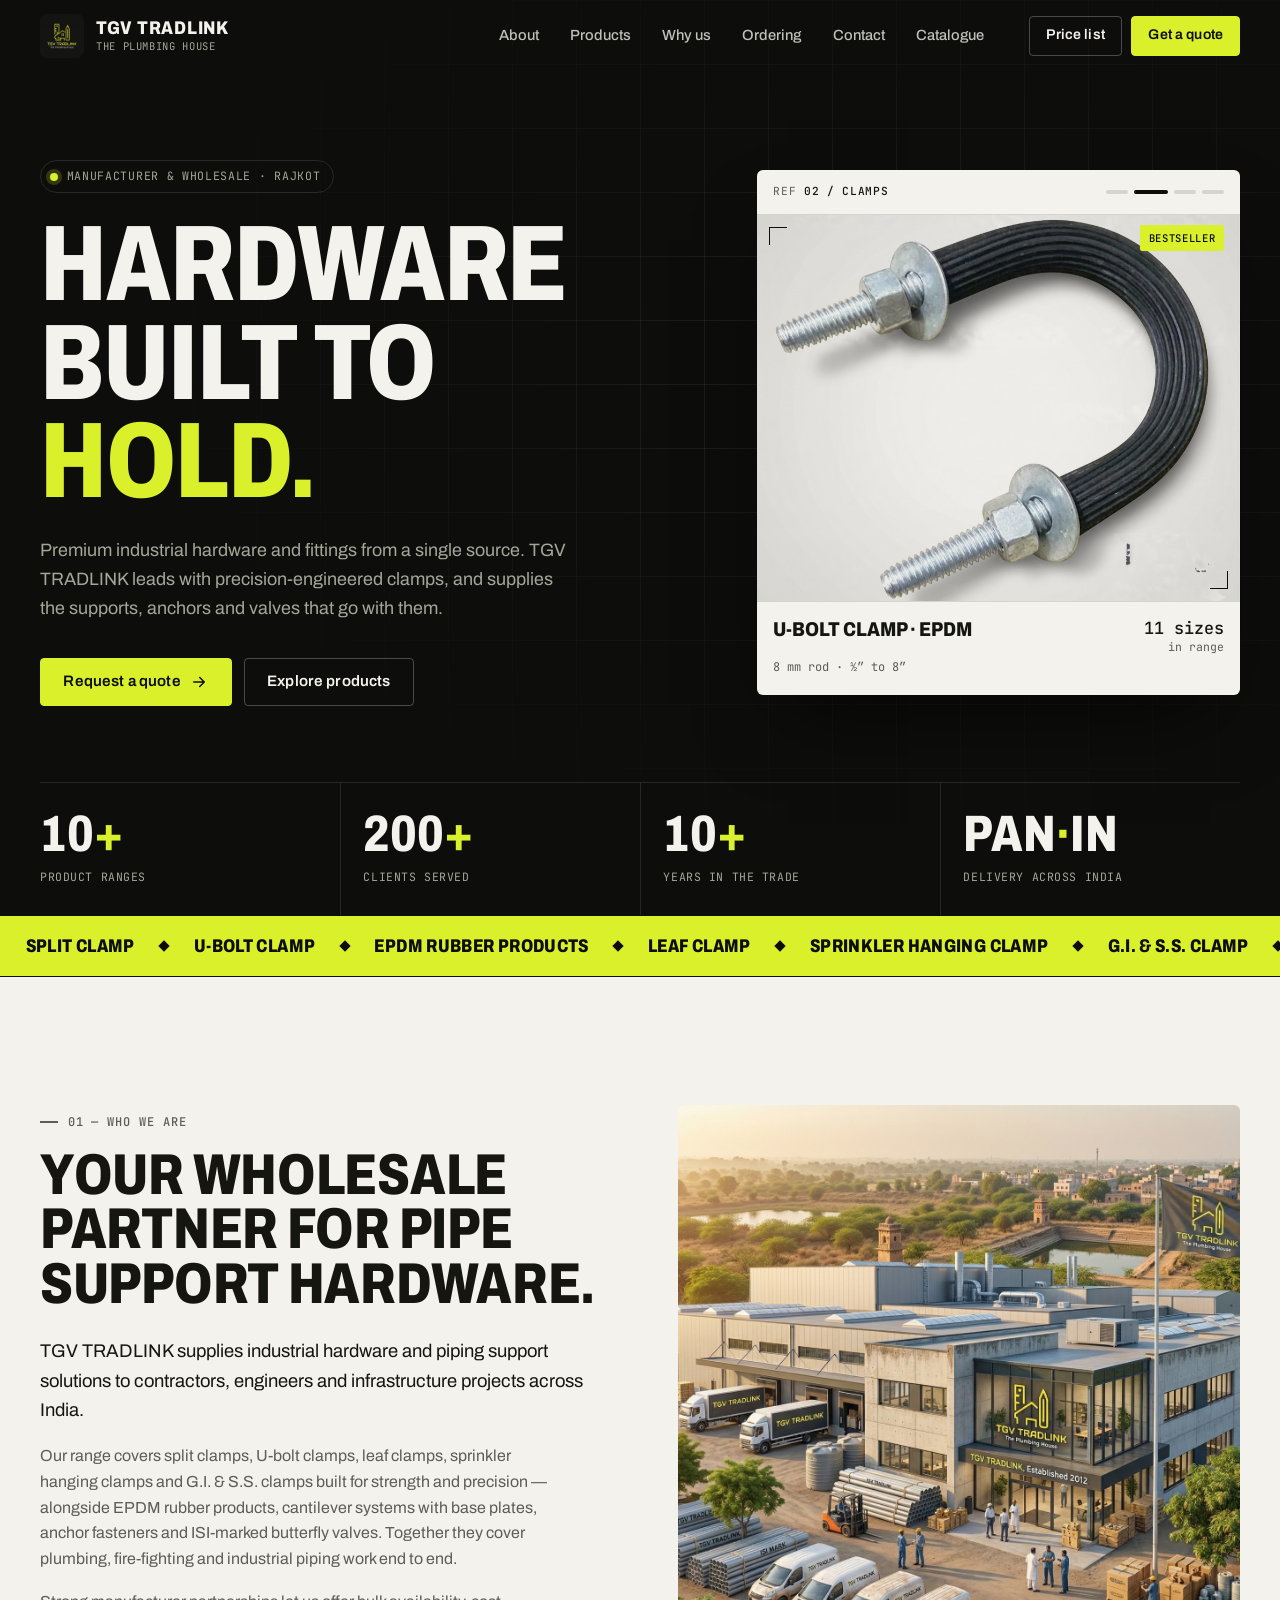
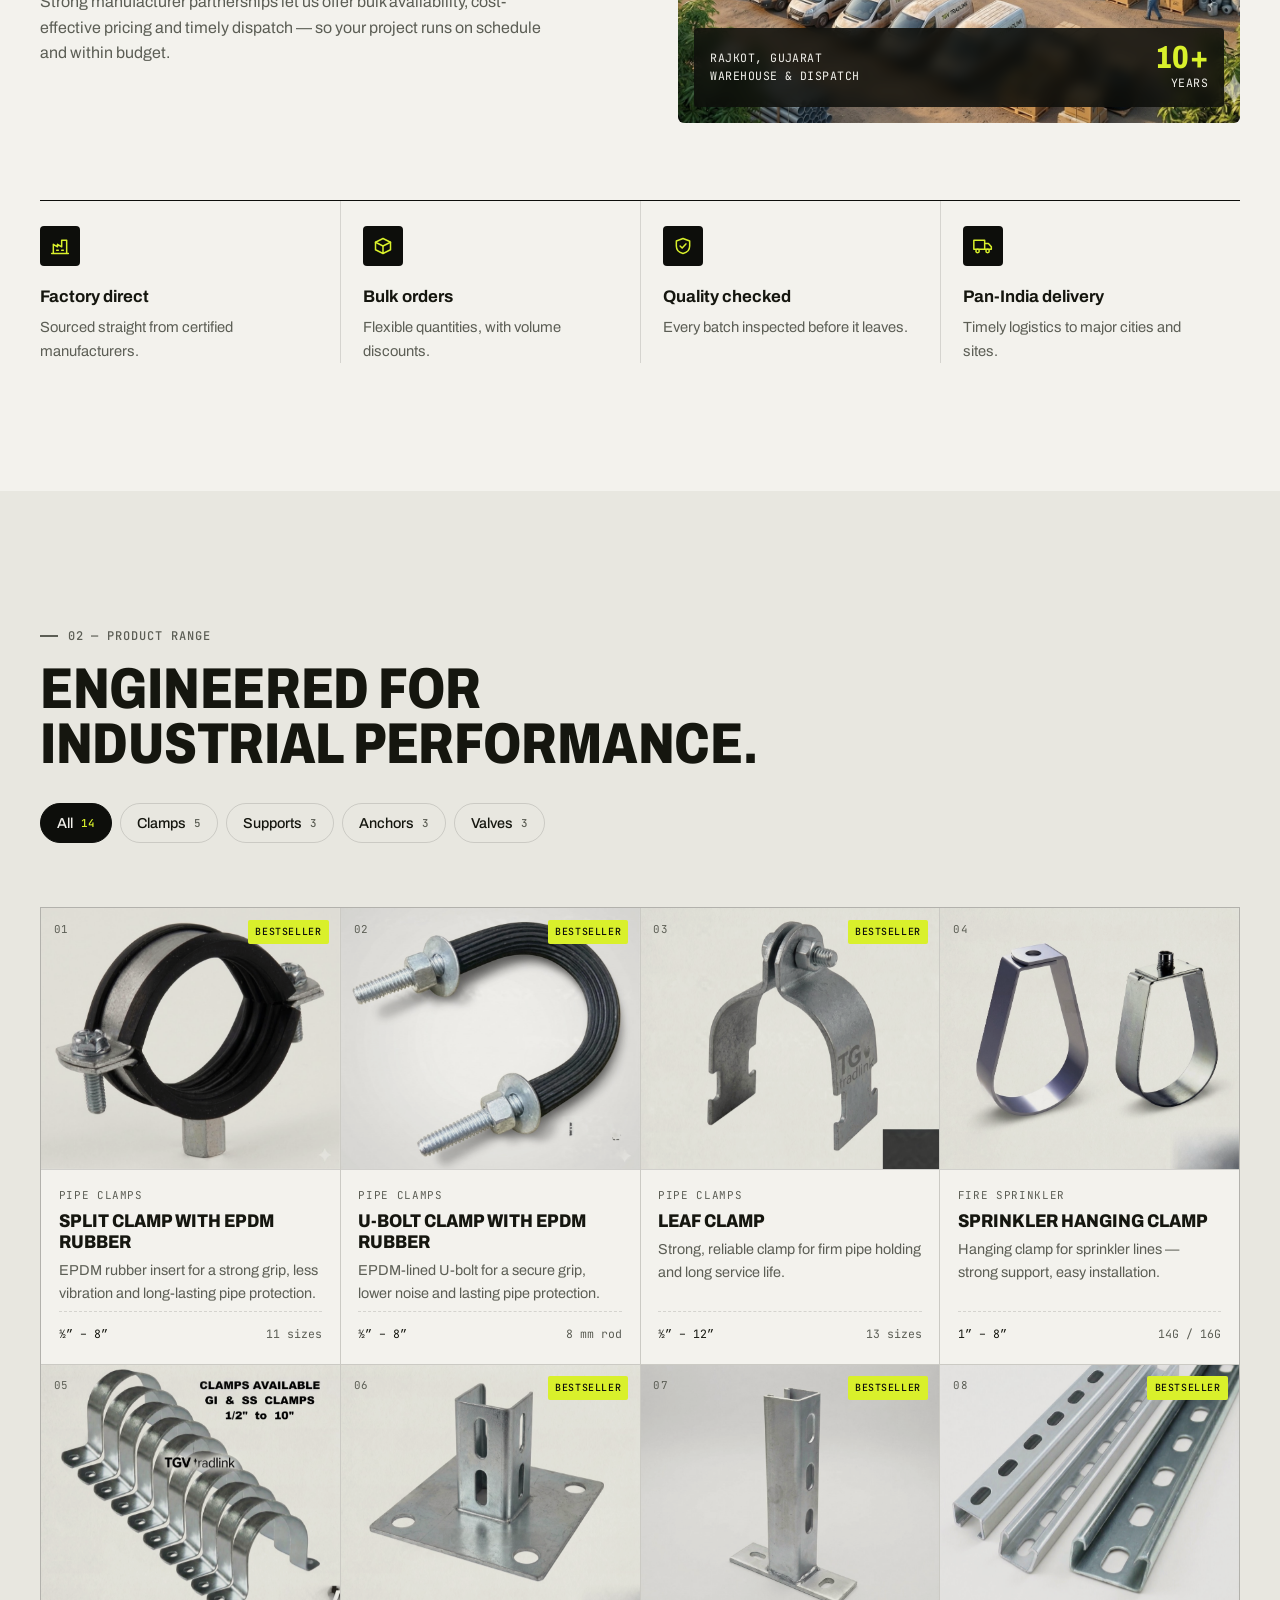
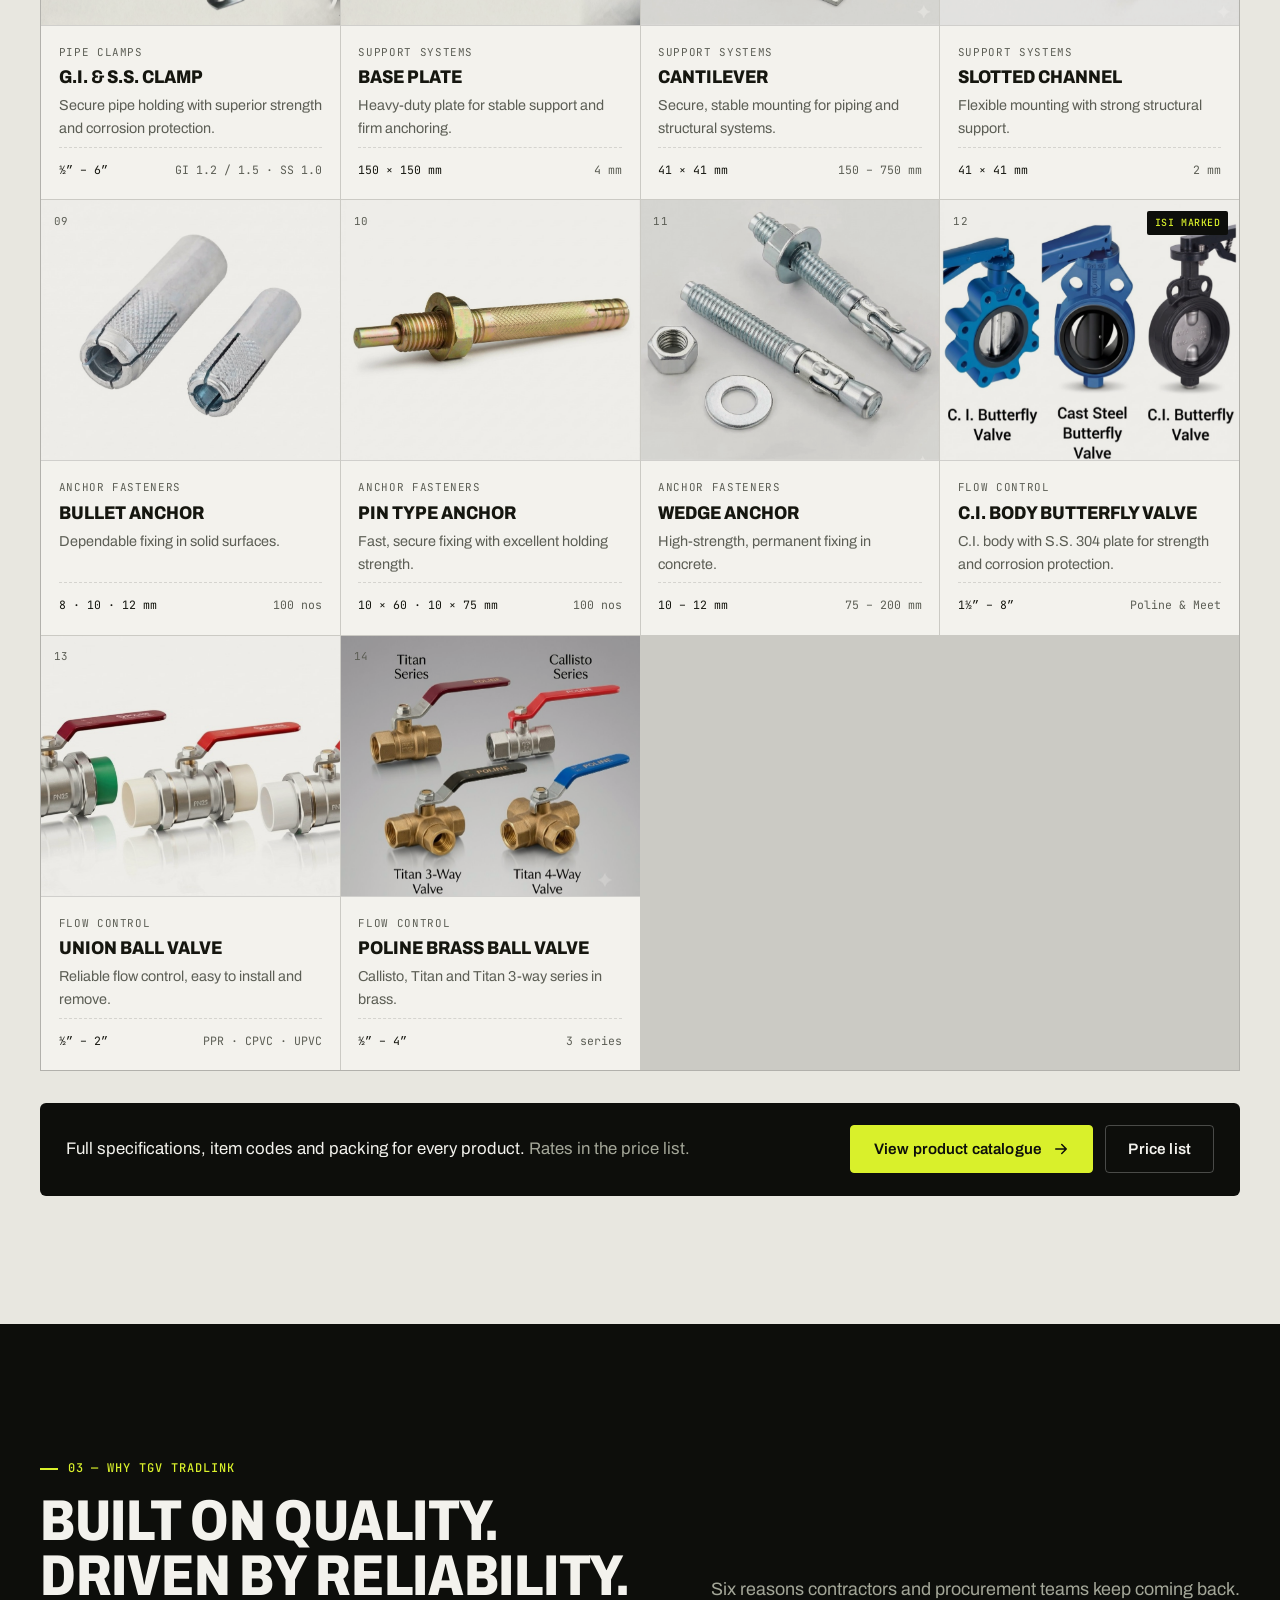
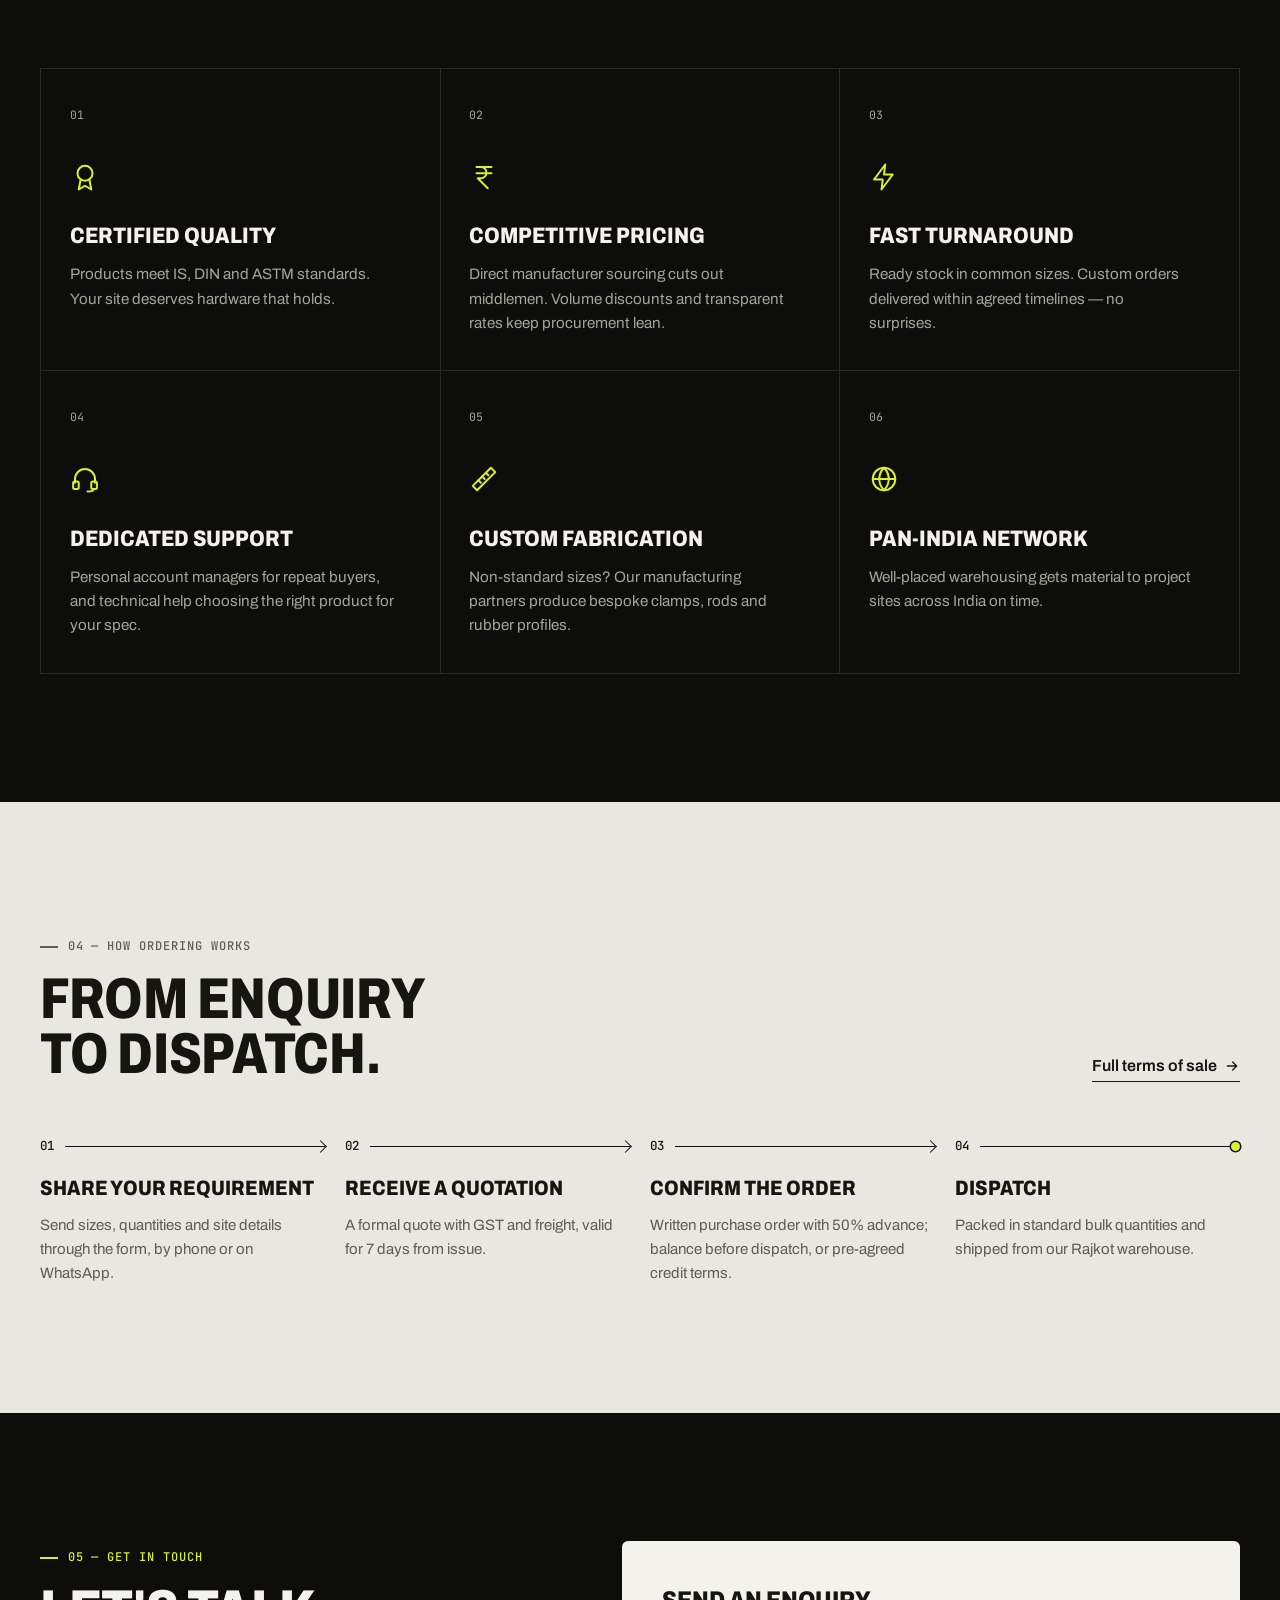
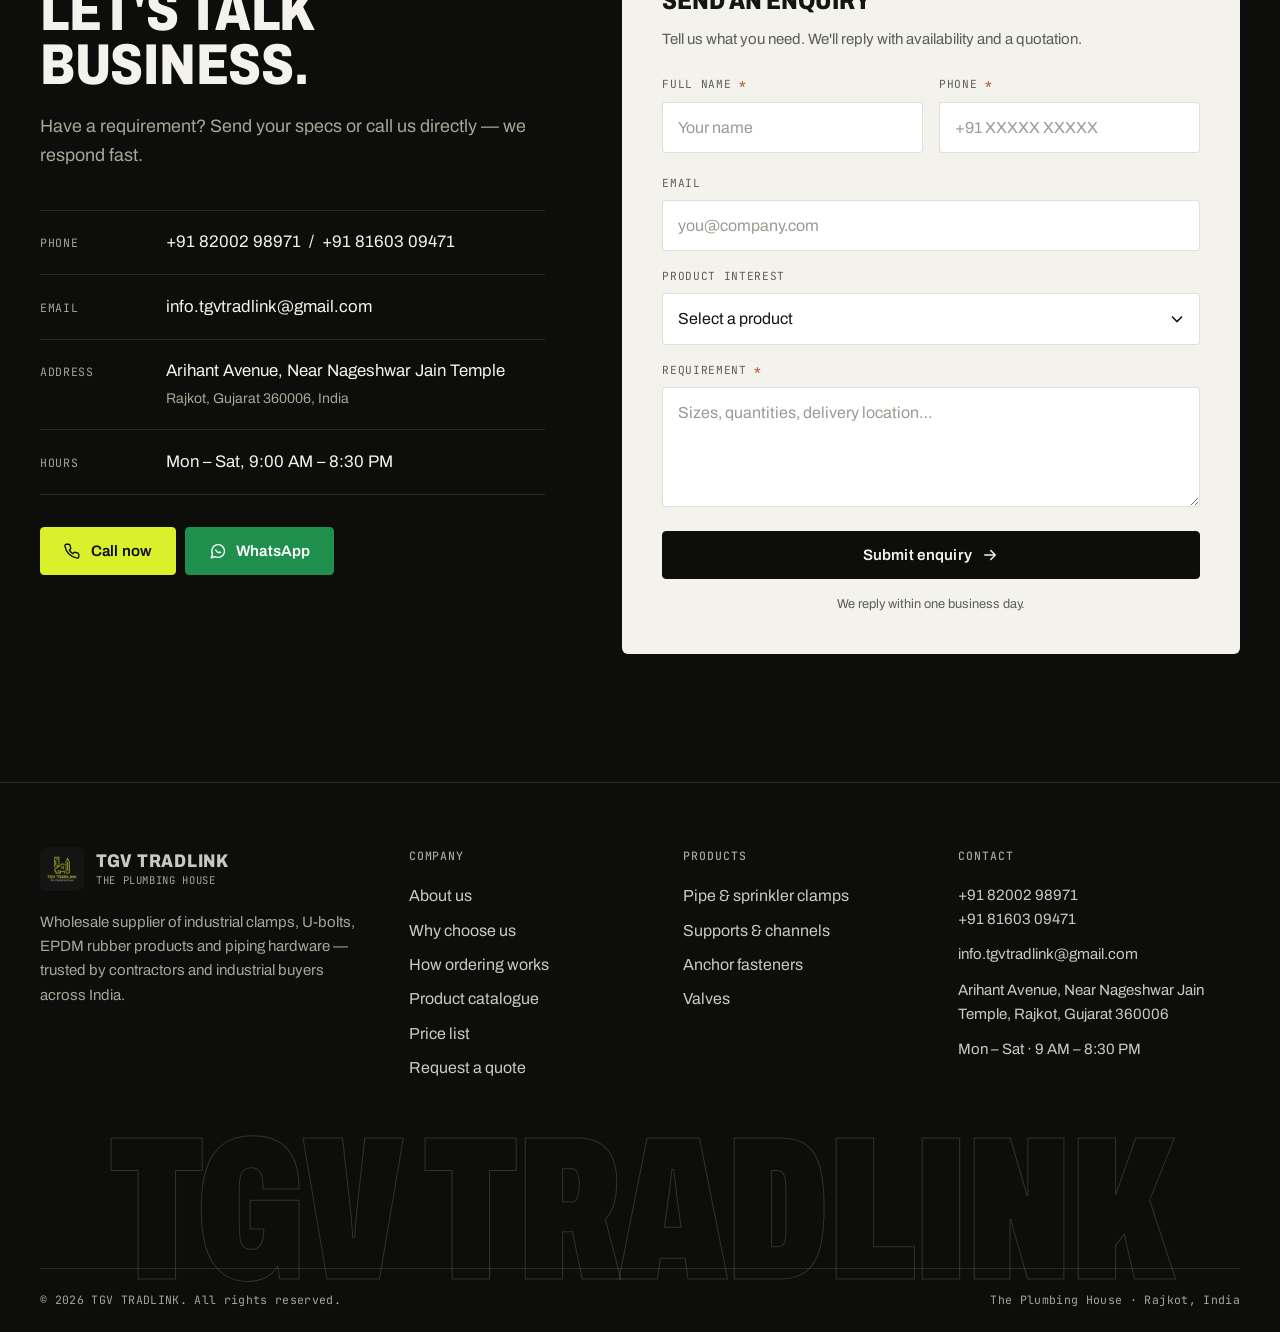
==== commit c9133eb8: "Add product catalogue and restyle price list - New product catalogue (product-catalogue.html + 29-pa" ====
--- a/index.html
+++ b/index.html
@@ -31,7 +31,7 @@
   <link
     href="https://fonts.googleapis.com/css2?family=Archivo:wdth,wght@62..125,300..900&family=JetBrains+Mono:wght@400;500&display=swap"
     rel="stylesheet" />
-  <link rel="stylesheet" href="style.css?v=5" />
+  <link rel="stylesheet" href="style.css?v=6" />
 </head>
 
 <body>
@@ -74,6 +74,7 @@
         <a href="#why">Why us</a>
         <a href="#process">Ordering</a>
         <a href="#contact">Contact</a>
+        <a href="product-catalogue.html">Catalogue</a>
       </nav>
 
       <div class="header-cta">
@@ -93,6 +94,7 @@
     <a class="m-link" href="#why">Why us <span>03</span></a>
     <a class="m-link" href="#process">Ordering <span>04</span></a>
     <a class="m-link" href="#contact">Contact <span>05</span></a>
+    <a class="m-link" href="product-catalogue.html">Catalogue <span>06</span></a>
     <div class="m-actions">
       <a href="#contact" class="btn btn--lime">Get a quote</a>
       <a href="catalogue.html" class="btn btn--ghost" style="color:var(--paper);border-color:rgba(255,255,255,.25)">View price list</a>
@@ -122,8 +124,8 @@
             <div class="spec-card" id="specCard" data-slides='[
               {"code":"01 / Clamps","name":"Split Clamp · EPDM","specs":"2.0 × 20 mm strip · ½″ to 8″","price":"11 sizes"},
               {"code":"02 / Clamps","name":"U-Bolt Clamp · EPDM","specs":"8 mm rod · ½″ to 8″","price":"11 sizes"},
-              {"code":"03 / Clamps","name":"Leaf Clamp","specs":"1.5 & 2 × 32 mm · ½″ to 16″","price":"14 sizes"},
-              {"code":"07 / Supports","name":"Cantilever","specs":"41 × 41 mm · 2 mm · 150–750 mm","price":"8 lengths"}
+              {"code":"03 / Clamps","name":"Leaf Clamp","specs":"1.5 & 2 × 32 mm · ½″ to 12″","price":"13 sizes"},
+              {"code":"07 / Supports","name":"Cantilever","specs":"41 × 41 mm · 2 mm · 150–750 mm","price":"7 lengths"}
             ]'>
               <div class="spec-card-top">
                 <span>Ref <b data-spec="code">01 / Clamps</b></span>
@@ -278,7 +280,7 @@
               <span class="p-cat">Pipe clamps</span>
               <h3>Leaf Clamp</h3>
               <p>Strong, reliable clamp for firm pipe holding and long service life.</p>
-              <div class="p-spec"><span>½″ – 16″</span><span>14 sizes</span></div>
+              <div class="p-spec"><span>½″ – 12″</span><span>13 sizes</span></div>
             </div>
           </article>
 
@@ -377,7 +379,7 @@
               <span class="p-cat">Flow control</span>
               <h3>C.I. Body Butterfly Valve</h3>
               <p>C.I. body with S.S. 304 plate for strength and corrosion protection.</p>
-              <div class="p-spec"><span>1½″ – 8″</span><span>ISI &amp; Meet</span></div>
+              <div class="p-spec"><span>1½″ – 8″</span><span>Poline &amp; Meet</span></div>
             </div>
           </article>
 
@@ -405,8 +407,11 @@
         </div>
 
         <div class="products-foot reveal">
-          <p>Sizes, packing and current rates for every item. <span>FY 2026–27 price list.</span></p>
-          <a href="catalogue.html" class="btn btn--lime">Open price list <svg class="arrow"><use href="#i-arrow"/></svg></a>
+          <p>Full specifications, item codes and packing for every product. <span>Rates in the price list.</span></p>
+          <div class="hero-actions">
+            <a href="product-catalogue.html" class="btn btn--lime">View product catalogue <svg class="arrow"><use href="#i-arrow"/></svg></a>
+            <a href="catalogue.html" class="btn btn--ghost" style="color:var(--paper);border-color:rgba(255,255,255,.25)">Price list</a>
+          </div>
         </div>
       </div>
     </section>
@@ -618,6 +623,7 @@
             <li><a href="#about">About us</a></li>
             <li><a href="#why">Why choose us</a></li>
             <li><a href="#process">How ordering works</a></li>
+            <li><a href="product-catalogue.html">Product catalogue</a></li>
             <li><a href="catalogue.html">Price list</a></li>
             <li><a href="#contact">Request a quote</a></li>
           </ul>
@@ -649,7 +655,7 @@
     </div>
   </footer>
 
-  <script src="script.js?v=5"></script>
+  <script src="script.js?v=6"></script>
 </body>
 
 </html>
--- a/style.css
+++ b/style.css
@@ -126,8 +126,8 @@
   transition: background .3s, border-color .3s, height .3s;
   border-bottom: 1px solid transparent;
 }
-.site-header.scrolled,
-.site-header.solid {
+.site-header.solid { background: var(--ink); border-bottom-color: var(--line-d); }
+.site-header.scrolled:not(.solid) {
   background: rgba(13, 14, 11, .92);
   backdrop-filter: saturate(1.4) blur(12px);
   -webkit-backdrop-filter: saturate(1.4) blur(12px);
@@ -522,8 +522,7 @@
 
 .toolbar {
   position: sticky; top: var(--header-h); z-index: 50;
-  background: rgba(243, 242, 237, .94);
-  backdrop-filter: blur(10px); -webkit-backdrop-filter: blur(10px);
+  background: var(--paper);
   border-bottom: 1px solid var(--line);
 }
 .toolbar-inner { display: flex; align-items: center; gap: 1rem; padding-block: .75rem; }
@@ -541,7 +540,8 @@
 .cat-section { padding: clamp(3rem, 6vw, 4.5rem) 0 0; scroll-margin-top: calc(var(--header-h) + 70px); }
 .cat-section[hidden] { display: none; }
 .cat-head { display: flex; align-items: baseline; gap: 1rem; padding-bottom: 1rem; border-bottom: 1.5px solid var(--ink); margin-bottom: 1.5rem; }
-.cat-head .num { font-family: var(--mono); font-size: .8rem; color: var(--muted); }
+.cat-head { align-items: center; }
+.cat-head .num { font-family: var(--mono); font-size: .8rem; font-weight: 500; color: var(--ink); background: var(--lime); padding: .2rem .5rem; border-radius: 2px; }
 .cat-head h2 { font-size: clamp(1.7rem, 3.5vw, 2.4rem); font-weight: 800; font-stretch: 80%; text-transform: uppercase; line-height: 1; }
 .cat-head .count { margin-left: auto; font-family: var(--mono); font-size: .75rem; color: var(--muted); }
 
@@ -554,8 +554,12 @@
 .pl-side { display: flex; flex-direction: column; border-right: 1px solid var(--line); }
 .pl-img { position: relative; aspect-ratio: 1 / 1; background: #eeede9; overflow: hidden; }
 .pl-img img { width: 100%; height: 100%; object-fit: cover; mix-blend-mode: multiply; }
+.pl-img::before, .pl-img::after { content: ''; position: absolute; z-index: 1; width: 16px; height: 16px; border-color: var(--ink); border-style: solid; }
+.pl-img::before { top: 10px; left: 10px; border-width: 1.5px 0 0 1.5px; }
+.pl-img::after { bottom: 10px; right: 10px; border-width: 0 1.5px 1.5px 0; }
 .pl-info { padding: 1.1rem 1.2rem 1.3rem; border-top: 1px solid var(--line); background: var(--paper); flex: 1; }
-.pl-info .p-code { position: static; display: block; margin-bottom: .35rem; }
+.pl-info .p-code { position: static; display: inline-flex; align-items: center; gap: .4rem; margin-bottom: .35rem; color: var(--ink); font-weight: 500; }
+.pl-info .p-code::before { content: ''; width: 7px; height: 7px; background: var(--lime-deep); }
 .pl-info h3 { font-size: 1.3rem; font-weight: 800; font-stretch: 85%; text-transform: uppercase; line-height: 1.1; }
 .pl-info p { font-size: .88rem; color: var(--muted); margin-top: .45rem; }
 .pl-tags { display: flex; flex-wrap: wrap; gap: .35rem; margin-top: .8rem; }
@@ -573,7 +577,8 @@
 .price-table td { padding: .7rem 1rem; border-bottom: 1px solid var(--line); white-space: nowrap; }
 .price-table tbody tr:nth-child(even) td { background: #fafaf7; }
 .price-table tbody tr:hover td { background: #f4f9d2; }
-.price-table td.price-cell { font-family: var(--mono); font-weight: 500; }
+.price-table td.price-cell { font-family: var(--mono); font-weight: 700; }
+.price-table td:first-child { font-weight: 600; }
 .price-table tbody tr:last-child td { border-bottom: 0; }
 .price-table td.na { color: #b4b6ab; }
 
